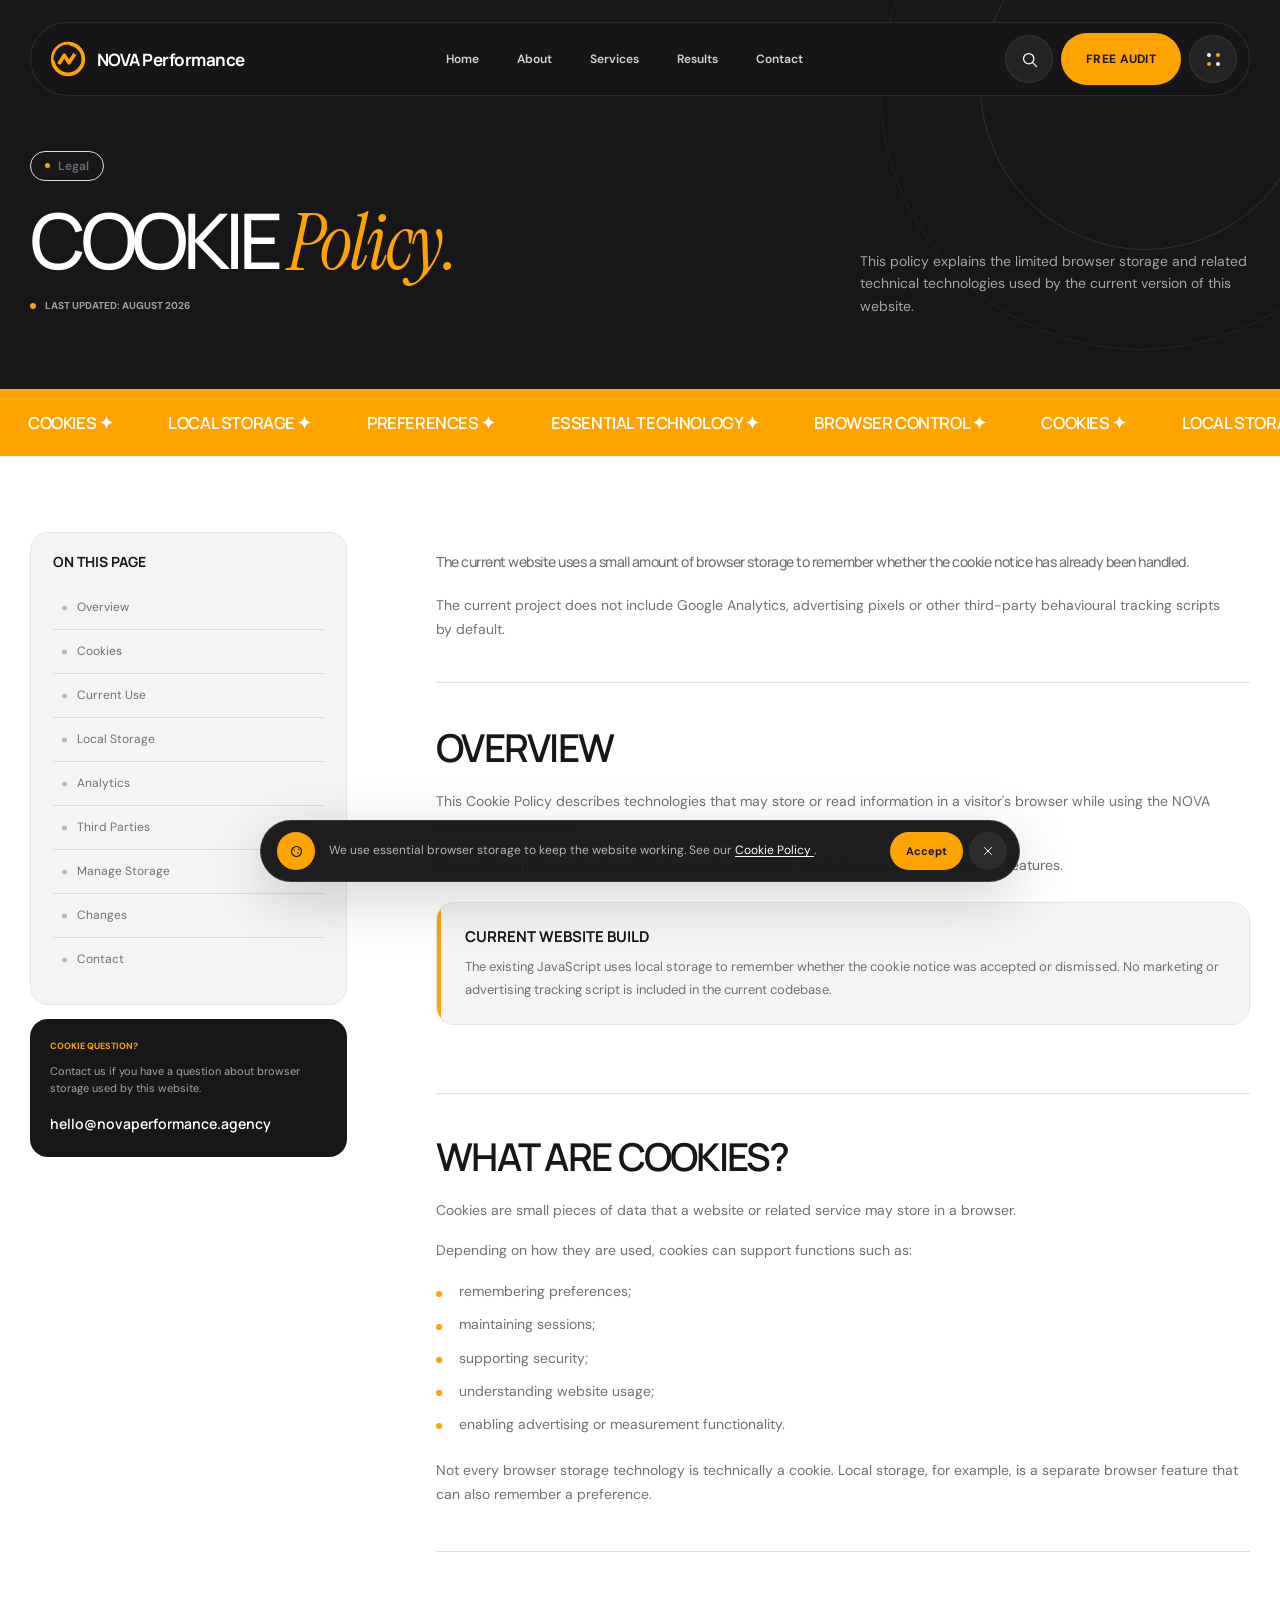
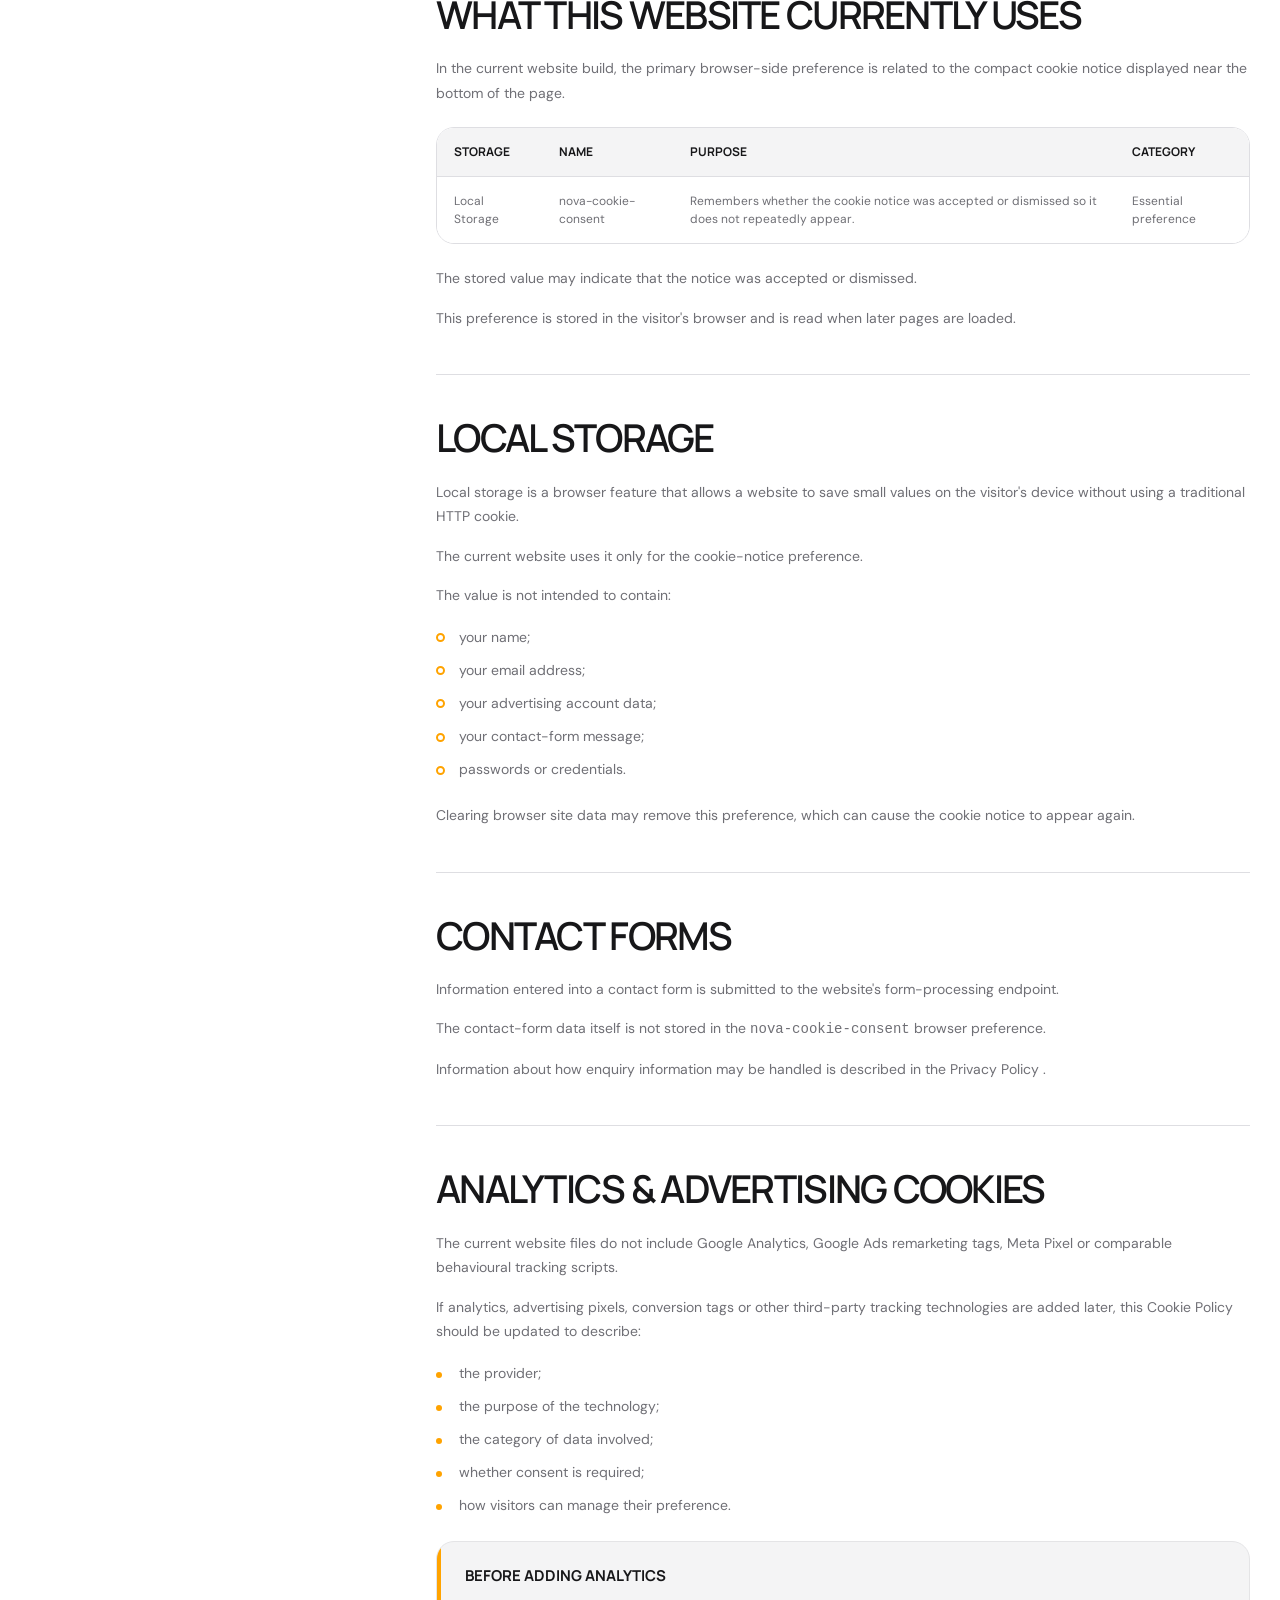
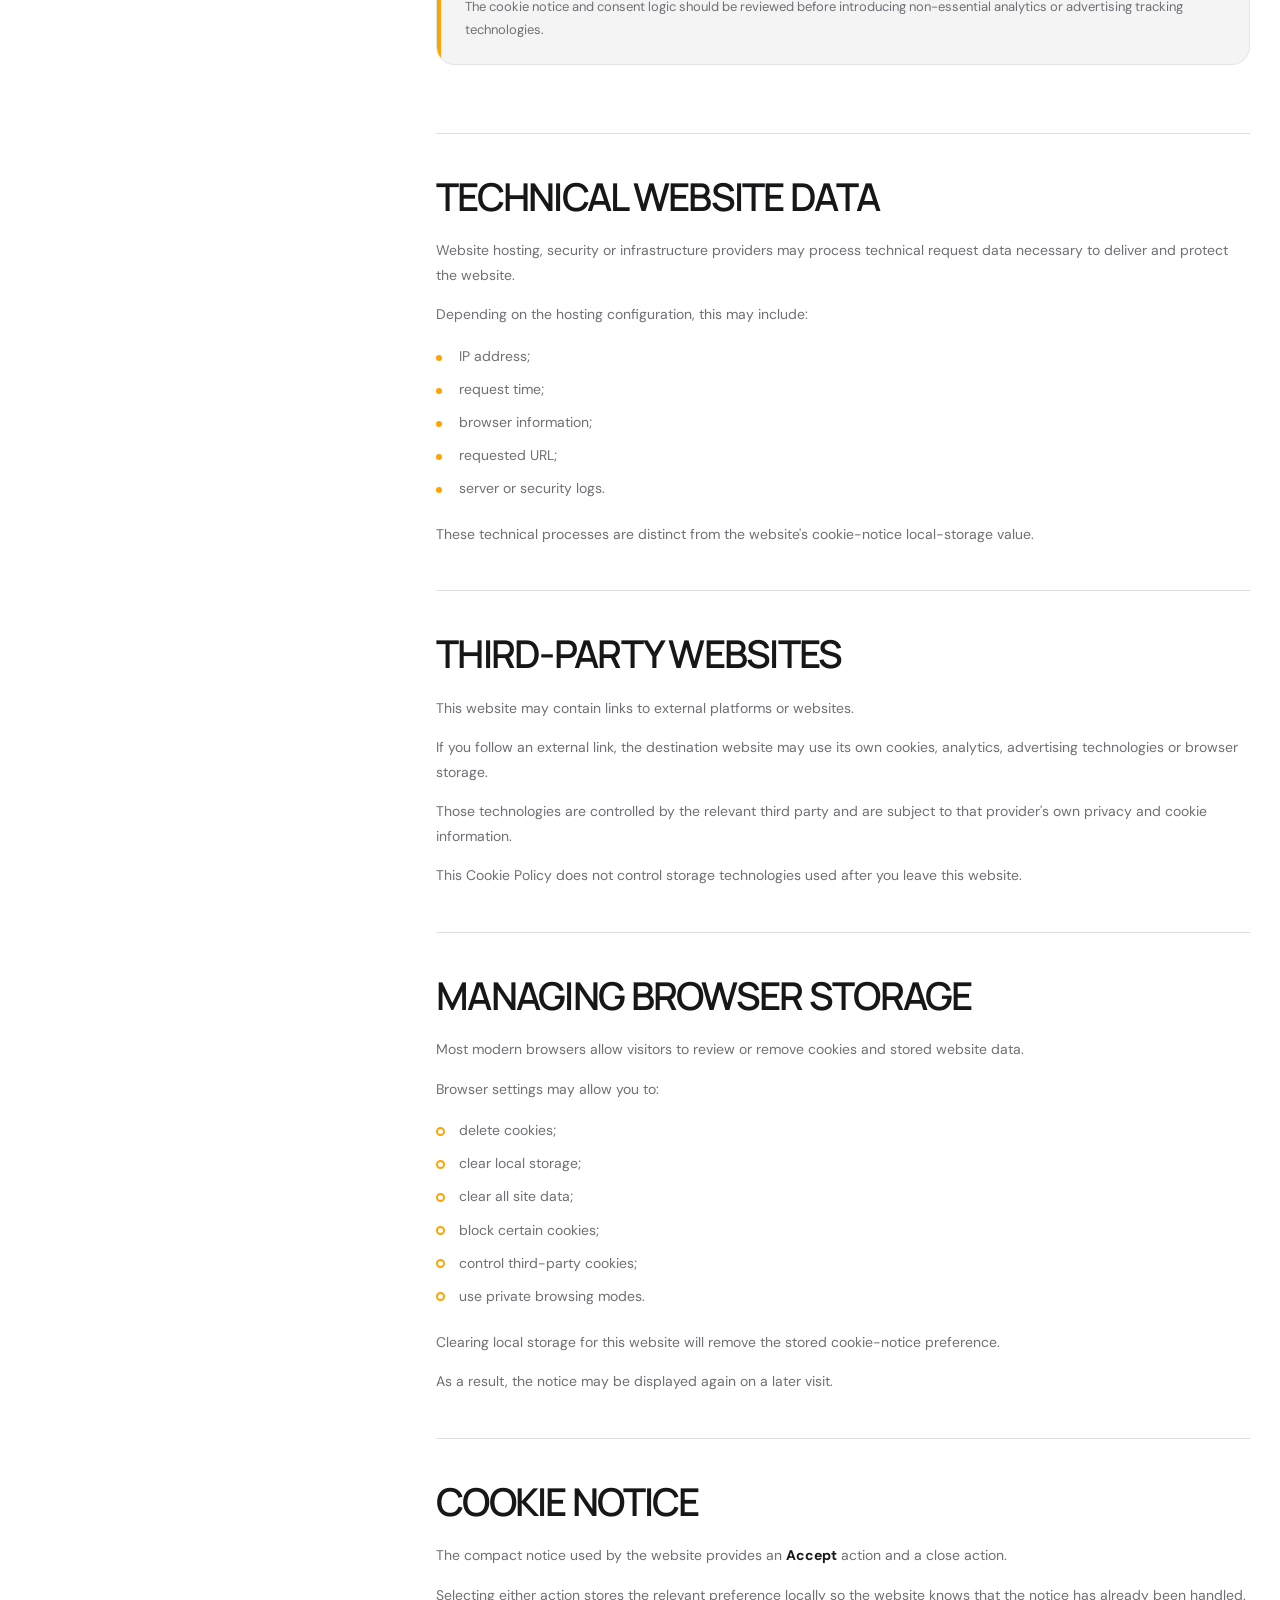
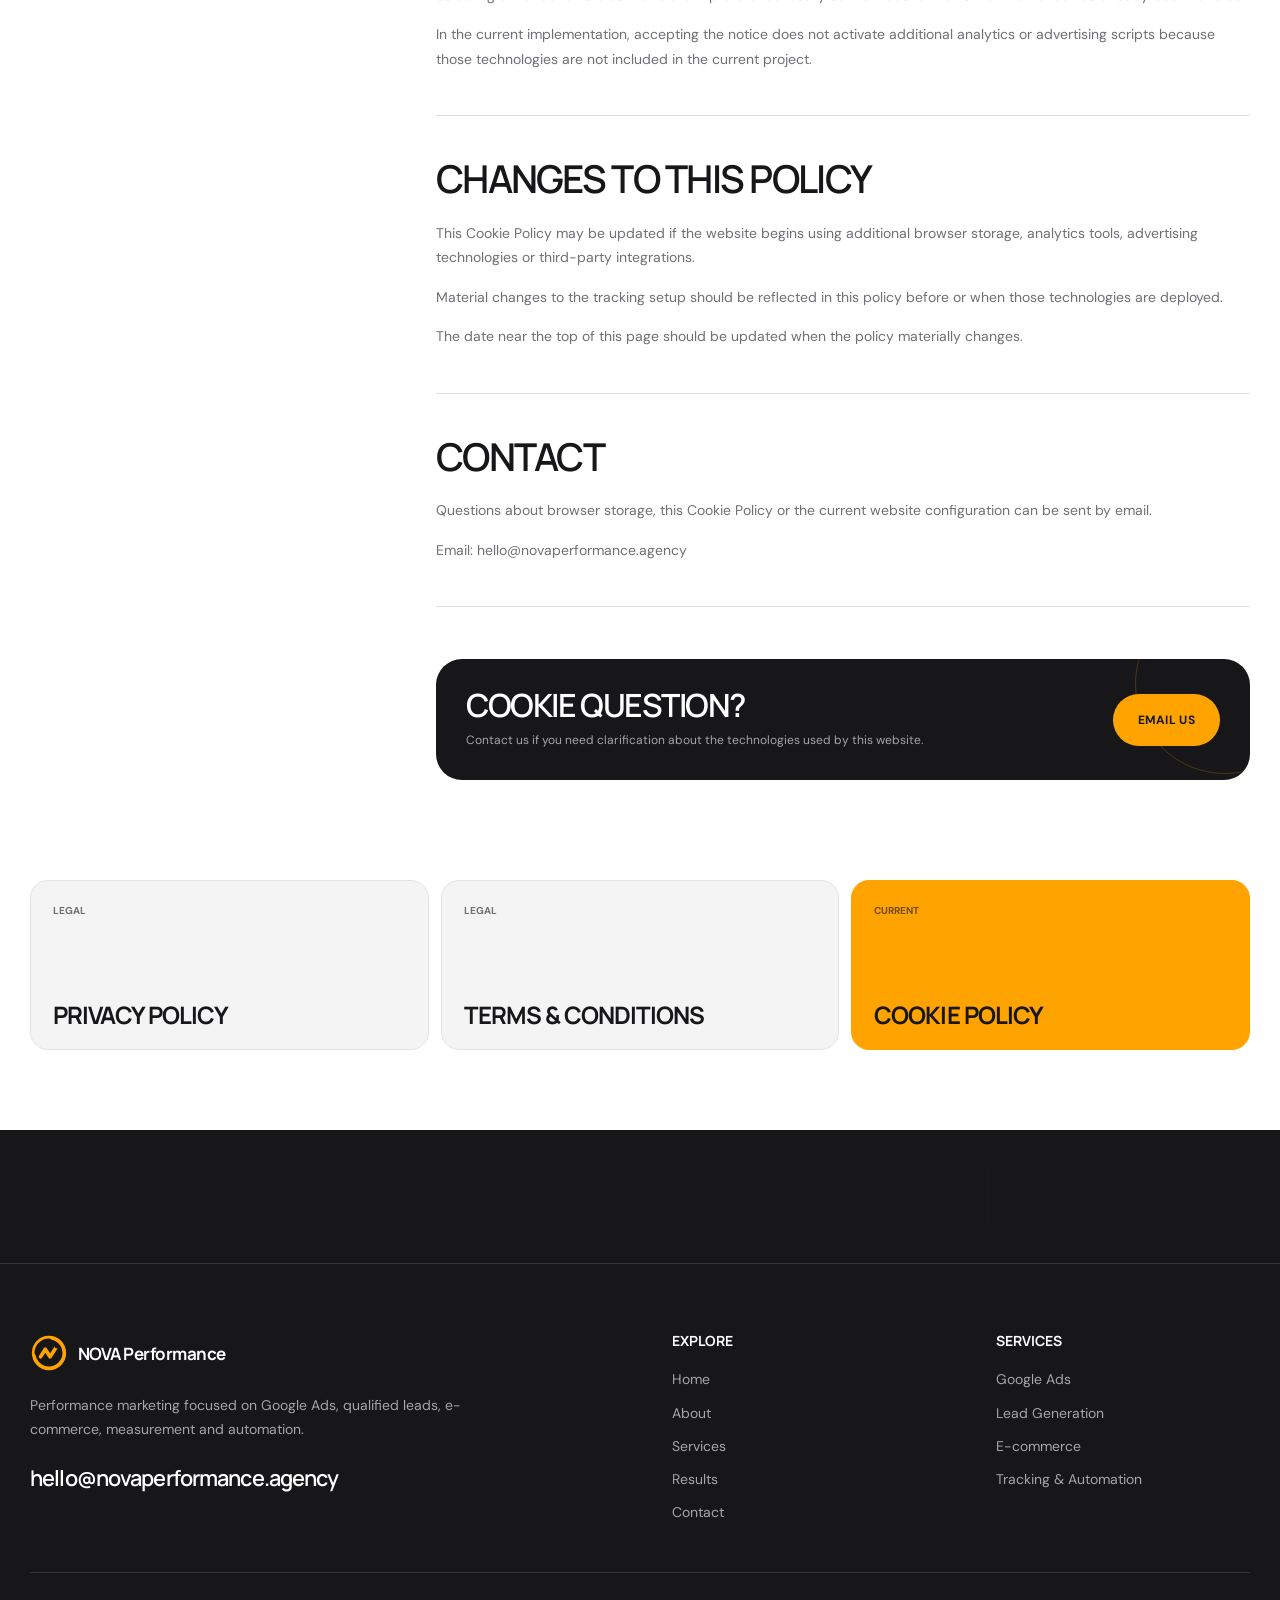
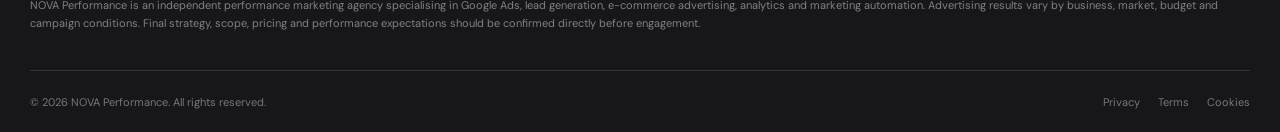
==== cookies.html @ f5f97233 "+" ====
<!DOCTYPE html>
<html lang="en" class="no-js">

<head>
  <meta charset="UTF-8">

  <meta
    name="viewport"
    content="width=device-width, initial-scale=1.0"
  >

  <meta
    name="description"
    content="Cookie Policy explaining essential browser storage and related website technologies used by NOVA Performance."
  >

  <meta
    name="theme-color"
    content="#171719"
  >

  <title>
    Cookie Policy | NOVA Performance
  </title>

  <link
    rel="icon"
    type="image/svg+xml"
    href="assets/icons/favicon.svg"
  >

  <link
    rel="stylesheet"
    href="assets/vendor/aos/aos.css"
  >

  <link
    rel="stylesheet"
    href="assets/css/global.css"
  >

  <link
    rel="stylesheet"
    href="assets/css/legal.css"
  >
</head>


<body
  class="legal-page"
  data-page-title="Cookie Policy"
>

  <a
    class="skip-link"
    href="#main-content"
  >
    Skip to content
  </a>


  <div class="site">


    <!-- =====================================================
         HEADER
    ====================================================== -->

    <header class="site-header">

      <div class="container">

        <div class="header-shell">


          <a
            href="index.html"
            class="site-logo"
            data-company-aria="Go to {companyName} home"
          >

            <img
              src="assets/icons/logo.svg"
              data-config-logo
              alt=""
              width="38"
              height="38"
            >

            <span data-config="companyName">
              NOVA Performance
            </span>

          </a>


          <nav
            class="main-nav"
            aria-label="Main navigation"
          >

            <ul class="main-nav__list">

              <li>
                <a
                  class="main-nav__link"
                  href="index.html"
                >
                  Home
                </a>
              </li>

              <li>
                <a
                  class="main-nav__link"
                  href="index.html#about"
                >
                  About
                </a>
              </li>

              <li>
                <a
                  class="main-nav__link"
                  href="index.html#services"
                >
                  Services
                </a>
              </li>

              <li>
                <a
                  class="main-nav__link"
                  href="index.html#cases"
                >
                  Results
                </a>
              </li>

              <li>
                <a
                  class="main-nav__link"
                  href="index.html#contact"
                >
                  Contact
                </a>
              </li>

            </ul>

          </nav>


          <div class="header-actions">


            <button
              class="header-search"
              type="button"
              data-search-open
              aria-label="Open search"
            >

              <svg
                viewBox="0 0 24 24"
                fill="none"
                aria-hidden="true"
              >
                <circle
                  cx="11"
                  cy="11"
                  r="6.5"
                  stroke="currentColor"
                  stroke-width="1.6"
                />

                <path
                  d="M16 16L21 21"
                  stroke="currentColor"
                  stroke-width="1.6"
                  stroke-linecap="round"
                />
              </svg>

            </button>


            <a
              class="btn btn--accent"
              href="index.html#contact"
            >
              Free Audit
            </a>


            <button
              class="menu-toggle"
              type="button"
              data-menu-open
              aria-expanded="false"
              aria-controls="menu-panel"
              aria-label="Open menu"
            >

              <span
                class="menu-toggle__dots"
                aria-hidden="true"
              >
                <span></span>
                <span></span>
                <span></span>
                <span></span>
              </span>

            </button>

          </div>

        </div>

      </div>

    </header>


    <!-- =====================================================
         FULLSCREEN MENU
    ====================================================== -->

    <div
      class="menu-panel"
      id="menu-panel"
      aria-hidden="true"
    >

      <div class="menu-panel__inner">


        <div class="menu-panel__content">


          <div class="menu-panel__top">

            <a
              href="index.html"
              class="site-logo"
            >

              <img
                src="assets/icons/logo.svg"
                data-config-logo
                alt=""
              >

              <span data-config="companyName">
                NOVA Performance
              </span>

            </a>


            <button
              class="menu-panel__close"
              type="button"
              data-menu-close
              aria-label="Close menu"
            >

              <svg
                viewBox="0 0 24 24"
                fill="none"
                aria-hidden="true"
              >
                <path
                  d="M5 5L19 19M19 5L5 19"
                  stroke="currentColor"
                  stroke-width="1.6"
                  stroke-linecap="round"
                />
              </svg>

            </button>

          </div>


          <nav
            class="menu-panel__nav"
            aria-label="Fullscreen navigation"
          >

            <ul class="menu-panel__list">

              <li class="menu-panel__item">
                <a
                  class="menu-panel__link"
                  href="index.html"
                >
                  Home
                </a>
              </li>

              <li class="menu-panel__item">
                <a
                  class="menu-panel__link"
                  href="google-ads-management.html"
                >
                  Google Ads
                </a>
              </li>

              <li class="menu-panel__item">
                <a
                  class="menu-panel__link"
                  href="lead-generation.html"
                >
                  Lead Generation
                </a>
              </li>

              <li class="menu-panel__item">
                <a
                  class="menu-panel__link"
                  href="ecommerce-advertising.html"
                >
                  E-commerce
                </a>
              </li>

              <li class="menu-panel__item">
                <a
                  class="menu-panel__link"
                  href="tracking-automation.html"
                >
                  Tracking
                </a>
              </li>

              <li class="menu-panel__item">
                <a
                  class="menu-panel__link"
                  href="index.html#contact"
                >
                  Contact
                </a>
              </li>

            </ul>

          </nav>


          <div class="menu-panel__bottom">

            <span>
              Clear website preferences.
              Minimal essential storage.
            </span>

            <a
              class="menu-panel__email"
              href="mailto:hello@novaperformance.agency"
              data-config-email-link
              data-email-text
            >
              hello@novaperformance.agency
            </a>

          </div>

        </div>


        <div class="menu-panel__visual">

          <img
            src="assets/images/home/menu-performance.webp"
            alt="Performance marketing data interface"
          >

          <div class="menu-panel__visual-copy">

            <strong>
              Simple by
              <span class="accent-word">
                design.
              </span>
            </strong>

            <span>
              Essential browser storage without
              unnecessary tracking in the current build.
            </span>

          </div>

        </div>

      </div>

    </div>


    <!-- =====================================================
         SEARCH
    ====================================================== -->

    <div
      class="search"
      aria-hidden="true"
      role="dialog"
      aria-modal="true"
      aria-label="Site search"
    >

      <div class="search__dialog">

        <div class="search__top">

          <h2 class="search__title">
            Search
          </h2>


          <button
            class="search__close"
            type="button"
            data-search-close
            aria-label="Close search"
          >

            <svg
              viewBox="0 0 24 24"
              fill="none"
              aria-hidden="true"
            >
              <path
                d="M5 5L19 19M19 5L5 19"
                stroke="currentColor"
                stroke-width="1.6"
                stroke-linecap="round"
              />
            </svg>

          </button>

        </div>


        <div class="search__field">

          <input
            class="search__input"
            type="search"
            placeholder="Start typing..."
            autocomplete="off"
            aria-label="Search website"
          >

        </div>


        <div
          class="search__results"
          aria-live="polite"
        ></div>

      </div>

    </div>


    <!-- =====================================================
         MAIN
    ====================================================== -->

    <main id="main-content">


      <!-- ===================================================
           HERO
      ==================================================== -->

      <section class="legal-hero">

        <div class="container legal-hero__container">


          <div class="legal-hero__content">

            <span class="mini-label legal-hero__label">
              Legal
            </span>


            <h1 class="legal-hero__title">
              Cookie
              <span class="accent-word">
                Policy.
              </span>
            </h1>


            <span class="legal-hero__updated">
              Last updated: August 2026
            </span>

          </div>


          <p class="legal-hero__summary">
            This policy explains the limited
            browser storage and related technical
            technologies used by the current
            version of this website.
          </p>

        </div>

      </section>


      <!-- ===================================================
           MARQUEE
      ==================================================== -->

      <div class="legal-marquee marquee marquee--accent">

        <div class="marquee__track">


          <div class="marquee__group">

            <span class="marquee__item">
              Cookies ✦
            </span>

            <span class="marquee__item">
              Local Storage ✦
            </span>

            <span class="marquee__item">
              Preferences ✦
            </span>

            <span class="marquee__item">
              Essential Technology ✦
            </span>

            <span class="marquee__item">
              Browser Control ✦
            </span>

          </div>


          <div
            class="marquee__group"
            aria-hidden="true"
          >

            <span class="marquee__item">
              Cookies ✦
            </span>

            <span class="marquee__item">
              Local Storage ✦
            </span>

            <span class="marquee__item">
              Preferences ✦
            </span>

            <span class="marquee__item">
              Essential Technology ✦
            </span>

            <span class="marquee__item">
              Browser Control ✦
            </span>

          </div>

        </div>

      </div>


      <!-- ===================================================
           LEGAL CONTENT
      ==================================================== -->

      <section class="legal-content">

        <div class="container">

          <div class="legal-content__grid">


            <!-- =============================================
                 SIDEBAR
            ============================================== -->

            <aside class="legal-sidebar">

              <div class="legal-sidebar__box">

                <h2 class="legal-sidebar__title">
                  On this page
                </h2>


                <nav
                  class="legal-sidebar__nav"
                  aria-label="Cookie Policy sections"
                >

                  <a
                    class="legal-sidebar__link"
                    href="#overview"
                  >
                    Overview
                  </a>

                  <a
                    class="legal-sidebar__link"
                    href="#what-are-cookies"
                  >
                    Cookies
                  </a>

                  <a
                    class="legal-sidebar__link"
                    href="#current-use"
                  >
                    Current Use
                  </a>

                  <a
                    class="legal-sidebar__link"
                    href="#local-storage"
                  >
                    Local Storage
                  </a>

                  <a
                    class="legal-sidebar__link"
                    href="#analytics"
                  >
                    Analytics
                  </a>

                  <a
                    class="legal-sidebar__link"
                    href="#third-parties"
                  >
                    Third Parties
                  </a>

                  <a
                    class="legal-sidebar__link"
                    href="#manage"
                  >
                    Manage Storage
                  </a>

                  <a
                    class="legal-sidebar__link"
                    href="#changes"
                  >
                    Changes
                  </a>

                  <a
                    class="legal-sidebar__link"
                    href="#contact-cookies"
                  >
                    Contact
                  </a>

                </nav>

              </div>


              <div class="legal-sidebar__contact">

                <span class="legal-sidebar__contact-label">
                  Cookie question?
                </span>

                <p>
                  Contact us if you have a
                  question about browser storage
                  used by this website.
                </p>


                <a
                  class="legal-sidebar__email"
                  href="mailto:hello@novaperformance.agency"
                  data-config-email-link
                  data-email-text
                >
                  hello@novaperformance.agency
                </a>

              </div>

            </aside>


            <!-- =============================================
                 ARTICLE
            ============================================== -->

            <article class="legal-article">


              <div class="legal-article__intro">

                <p class="legal-article__lead">
                  The current website uses a
                  small amount of browser storage
                  to remember whether the cookie
                  notice has already been handled.
                </p>


                <p>
                  The current project does not
                  include Google Analytics,
                  advertising pixels or other
                  third-party behavioural tracking
                  scripts by default.
                </p>

              </div>


              <!-- ===========================================
                   OVERVIEW
              ============================================ -->

              <section
                class="legal-section"
                id="overview"
              >

                <h2>
                  Overview
                </h2>


                <p>
                  This Cookie Policy describes
                  technologies that may store or
                  read information in a visitor's
                  browser while using the
                  <span data-config="companyName">
                    NOVA Performance
                  </span>
                  website.
                </p>


                <p>
                  Depending on the technology,
                  this may include cookies,
                  local storage or similar
                  browser features.
                </p>


                <div class="legal-note">

                  <strong>
                    Current website build
                  </strong>

                  <p>
                    The existing JavaScript uses
                    local storage to remember
                    whether the cookie notice
                    was accepted or dismissed.
                    No marketing or advertising
                    tracking script is included
                    in the current codebase.
                  </p>

                </div>

              </section>


              <!-- ===========================================
                   WHAT ARE COOKIES
              ============================================ -->

              <section
                class="legal-section"
                id="what-are-cookies"
              >

                <h2>
                  What Are Cookies?
                </h2>


                <p>
                  Cookies are small pieces of data
                  that a website or related service
                  may store in a browser.
                </p>


                <p>
                  Depending on how they are used,
                  cookies can support functions such as:
                </p>


                <ul class="legal-list">

                  <li>
                    remembering preferences;
                  </li>

                  <li>
                    maintaining sessions;
                  </li>

                  <li>
                    supporting security;
                  </li>

                  <li>
                    understanding website usage;
                  </li>

                  <li>
                    enabling advertising or
                    measurement functionality.
                  </li>

                </ul>


                <p>
                  Not every browser storage
                  technology is technically a cookie.
                  Local storage, for example,
                  is a separate browser feature
                  that can also remember a preference.
                </p>

              </section>


              <!-- ===========================================
                   CURRENT USE
              ============================================ -->

              <section
                class="legal-section"
                id="current-use"
              >

                <h2>
                  What This Website Currently Uses
                </h2>


                <p>
                  In the current website build,
                  the primary browser-side preference
                  is related to the compact
                  cookie notice displayed near
                  the bottom of the page.
                </p>


                <div class="legal-table-wrap">

                  <table class="legal-table">

                    <thead>

                      <tr>

                        <th>
                          Storage
                        </th>

                        <th>
                          Name
                        </th>

                        <th>
                          Purpose
                        </th>

                        <th>
                          Category
                        </th>

                      </tr>

                    </thead>


                    <tbody>

                      <tr>

                        <td>
                          Local Storage
                        </td>

                        <td>
                          nova-cookie-consent
                        </td>

                        <td>
                          Remembers whether the
                          cookie notice was accepted
                          or dismissed so it does not
                          repeatedly appear.
                        </td>

                        <td>
                          Essential preference
                        </td>

                      </tr>

                    </tbody>

                  </table>

                </div>


                <p>
                  The stored value may indicate
                  that the notice was accepted
                  or dismissed.
                </p>


                <p>
                  This preference is stored in
                  the visitor's browser and is
                  read when later pages are loaded.
                </p>

              </section>


              <!-- ===========================================
                   LOCAL STORAGE
              ============================================ -->

              <section
                class="legal-section"
                id="local-storage"
              >

                <h2>
                  Local Storage
                </h2>


                <p>
                  Local storage is a browser feature
                  that allows a website to save
                  small values on the visitor's
                  device without using a traditional
                  HTTP cookie.
                </p>


                <p>
                  The current website uses it only
                  for the cookie-notice preference.
                </p>


                <p>
                  The value is not intended to
                  contain:
                </p>


                <ul class="legal-list legal-list--check">

                  <li>
                    your name;
                  </li>

                  <li>
                    your email address;
                  </li>

                  <li>
                    your advertising account data;
                  </li>

                  <li>
                    your contact-form message;
                  </li>

                  <li>
                    passwords or credentials.
                  </li>

                </ul>


                <p>
                  Clearing browser site data
                  may remove this preference,
                  which can cause the cookie notice
                  to appear again.
                </p>

              </section>


              <!-- ===========================================
                   FORM DATA
              ============================================ -->

              <section
                class="legal-section"
                id="forms"
              >

                <h2>
                  Contact Forms
                </h2>


                <p>
                  Information entered into a
                  contact form is submitted to
                  the website's form-processing
                  endpoint.
                </p>


                <p>
                  The contact-form data itself
                  is not stored in the
                  <code>nova-cookie-consent</code>
                  browser preference.
                </p>


                <p>
                  Information about how enquiry
                  information may be handled is
                  described in the
                  <a href="privacy.html">
                    Privacy Policy
                  </a>.
                </p>

              </section>


              <!-- ===========================================
                   ANALYTICS
              ============================================ -->

              <section
                class="legal-section"
                id="analytics"
              >

                <h2>
                  Analytics & Advertising Cookies
                </h2>


                <p>
                  The current website files do not
                  include Google Analytics,
                  Google Ads remarketing tags,
                  Meta Pixel or comparable
                  behavioural tracking scripts.
                </p>


                <p>
                  If analytics, advertising pixels,
                  conversion tags or other
                  third-party tracking technologies
                  are added later, this Cookie Policy
                  should be updated to describe:
                </p>


                <ul class="legal-list">

                  <li>
                    the provider;
                  </li>

                  <li>
                    the purpose of the technology;
                  </li>

                  <li>
                    the category of data involved;
                  </li>

                  <li>
                    whether consent is required;
                  </li>

                  <li>
                    how visitors can manage
                    their preference.
                  </li>

                </ul>


                <div class="legal-note">

                  <strong>
                    Before adding analytics
                  </strong>

                  <p>
                    The cookie notice and consent
                    logic should be reviewed before
                    introducing non-essential
                    analytics or advertising
                    tracking technologies.
                  </p>

                </div>

              </section>


              <!-- ===========================================
                   TECHNICAL DATA
              ============================================ -->

              <section
                class="legal-section"
                id="technical"
              >

                <h2>
                  Technical Website Data
                </h2>


                <p>
                  Website hosting, security or
                  infrastructure providers may
                  process technical request data
                  necessary to deliver and
                  protect the website.
                </p>


                <p>
                  Depending on the hosting
                  configuration, this may include:
                </p>


                <ul class="legal-list">

                  <li>
                    IP address;
                  </li>

                  <li>
                    request time;
                  </li>

                  <li>
                    browser information;
                  </li>

                  <li>
                    requested URL;
                  </li>

                  <li>
                    server or security logs.
                  </li>

                </ul>


                <p>
                  These technical processes are
                  distinct from the website's
                  cookie-notice local-storage value.
                </p>

              </section>


              <!-- ===========================================
                   THIRD PARTIES
              ============================================ -->

              <section
                class="legal-section"
                id="third-parties"
              >

                <h2>
                  Third-Party Websites
                </h2>


                <p>
                  This website may contain links
                  to external platforms or websites.
                </p>


                <p>
                  If you follow an external link,
                  the destination website may use
                  its own cookies, analytics,
                  advertising technologies or
                  browser storage.
                </p>


                <p>
                  Those technologies are controlled
                  by the relevant third party and
                  are subject to that provider's
                  own privacy and cookie information.
                </p>


                <p>
                  This Cookie Policy does not
                  control storage technologies
                  used after you leave this website.
                </p>

              </section>


              <!-- ===========================================
                   MANAGE
              ============================================ -->

              <section
                class="legal-section"
                id="manage"
              >

                <h2>
                  Managing Browser Storage
                </h2>


                <p>
                  Most modern browsers allow
                  visitors to review or remove
                  cookies and stored website data.
                </p>


                <p>
                  Browser settings may allow you to:
                </p>


                <ul class="legal-list legal-list--check">

                  <li>
                    delete cookies;
                  </li>

                  <li>
                    clear local storage;
                  </li>

                  <li>
                    clear all site data;
                  </li>

                  <li>
                    block certain cookies;
                  </li>

                  <li>
                    control third-party cookies;
                  </li>

                  <li>
                    use private browsing modes.
                  </li>

                </ul>


                <p>
                  Clearing local storage for this
                  website will remove the stored
                  cookie-notice preference.
                </p>


                <p>
                  As a result, the notice may be
                  displayed again on a later visit.
                </p>

              </section>


              <!-- ===========================================
                   CONSENT
              ============================================ -->

              <section
                class="legal-section"
                id="consent"
              >

                <h2>
                  Cookie Notice
                </h2>


                <p>
                  The compact notice used by the
                  website provides an
                  <strong>Accept</strong>
                  action and a close action.
                </p>


                <p>
                  Selecting either action stores
                  the relevant preference locally
                  so the website knows that
                  the notice has already been handled.
                </p>


                <p>
                  In the current implementation,
                  accepting the notice does not
                  activate additional analytics
                  or advertising scripts because
                  those technologies are not
                  included in the current project.
                </p>

              </section>


              <!-- ===========================================
                   CHANGES
              ============================================ -->

              <section
                class="legal-section"
                id="changes"
              >

                <h2>
                  Changes to This Policy
                </h2>


                <p>
                  This Cookie Policy may be updated
                  if the website begins using
                  additional browser storage,
                  analytics tools, advertising
                  technologies or third-party
                  integrations.
                </p>


                <p>
                  Material changes to the
                  tracking setup should be reflected
                  in this policy before or when
                  those technologies are deployed.
                </p>


                <p>
                  The date near the top of
                  this page should be updated
                  when the policy materially changes.
                </p>

              </section>


              <!-- ===========================================
                   CONTACT
              ============================================ -->

              <section
                class="legal-section"
                id="contact-cookies"
              >

                <h2>
                  Contact
                </h2>


                <p>
                  Questions about browser storage,
                  this Cookie Policy or the
                  current website configuration
                  can be sent by email.
                </p>


                <p>
                  Email:
                  <a
                    href="mailto:hello@novaperformance.agency"
                    data-config-email-link
                    data-email-text
                  >
                    hello@novaperformance.agency
                  </a>
                </p>

              </section>


              <!-- ===========================================
                   CONTACT CARD
              ============================================ -->

              <div class="legal-contact">

                <div class="legal-contact__copy">

                  <h2>
                    Cookie question?
                  </h2>

                  <p>
                    Contact us if you need
                    clarification about the
                    technologies used by
                    this website.
                  </p>

                </div>


                <div class="legal-contact__action">

                  <a
                    class="btn btn--accent"
                    href="mailto:hello@novaperformance.agency"
                    data-config-email-link
                  >
                    Email Us
                  </a>

                </div>

              </div>

            </article>

          </div>

        </div>

      </section>


      <!-- ===================================================
           LEGAL NAVIGATION
      ==================================================== -->

      <section class="legal-next">

        <div class="container">

          <div class="legal-next__grid">


            <a
              class="legal-next__card"
              href="privacy.html"
            >

              <span>
                Legal
              </span>

              <strong>
                Privacy Policy
              </strong>

            </a>


            <a
              class="legal-next__card"
              href="terms.html"
            >

              <span>
                Legal
              </span>

              <strong>
                Terms & Conditions
              </strong>

            </a>


            <a
              class="legal-next__card"
              href="cookies.html"
            >

              <span>
                Current
              </span>

              <strong>
                Cookie Policy
              </strong>

            </a>

          </div>

        </div>

      </section>

    </main>


    <!-- =====================================================
         FOOTER MARQUEE
    ====================================================== -->

    <div class="footer-contact-marquee marquee">

      <div class="marquee__track">


        <div class="marquee__group">

          <span class="marquee__item">
            Cookies ✦
          </span>

          <span class="marquee__item">
            Essential Only ✦
          </span>

          <span class="marquee__item">
            Cookies ✦
          </span>

          <span class="marquee__item">
            Essential Only ✦
          </span>

        </div>


        <div
          class="marquee__group"
          aria-hidden="true"
        >

          <span class="marquee__item">
            Cookies ✦
          </span>

          <span class="marquee__item">
            Essential Only ✦
          </span>

          <span class="marquee__item">
            Cookies ✦
          </span>

          <span class="marquee__item">
            Essential Only ✦
          </span>

        </div>

      </div>

    </div>


    <!-- =====================================================
         FOOTER
    ====================================================== -->

    <footer class="site-footer">

      <div class="container">


        <div class="footer-main">


          <div class="footer-grid">


            <div class="footer-brand">

              <a
                href="index.html"
                class="site-logo"
              >

                <img
                  src="assets/icons/logo.svg"
                  data-config-logo
                  alt=""
                >

                <span data-config="companyName">
                  NOVA Performance
                </span>

              </a>


              <p class="footer-brand__text">
                Performance marketing focused on
                Google Ads, qualified leads,
                e-commerce, measurement
                and automation.
              </p>


              <a
                class="footer-email"
                href="mailto:hello@novaperformance.agency"
                data-config-email-link
                data-email-text
              >
                hello@novaperformance.agency
              </a>

            </div>


            <div>

              <h3 class="footer-title">
                Explore
              </h3>

              <nav class="footer-links">

                <a
                  class="footer-link"
                  href="index.html"
                >
                  Home
                </a>

                <a
                  class="footer-link"
                  href="index.html#about"
                >
                  About
                </a>

                <a
                  class="footer-link"
                  href="index.html#services"
                >
                  Services
                </a>

                <a
                  class="footer-link"
                  href="index.html#cases"
                >
                  Results
                </a>

                <a
                  class="footer-link"
                  href="index.html#contact"
                >
                  Contact
                </a>

              </nav>

            </div>


            <div>

              <h3 class="footer-title">
                Services
              </h3>

              <nav class="footer-links">

                <a
                  class="footer-link"
                  href="google-ads-management.html"
                >
                  Google Ads
                </a>

                <a
                  class="footer-link"
                  href="lead-generation.html"
                >
                  Lead Generation
                </a>

                <a
                  class="footer-link"
                  href="ecommerce-advertising.html"
                >
                  E-commerce
                </a>

                <a
                  class="footer-link"
                  href="tracking-automation.html"
                >
                  Tracking & Automation
                </a>

              </nav>

            </div>

          </div>


          <p
            class="footer-disclaimer"
            data-config-disclaimer
          >
            NOVA Performance is an independent
            performance marketing agency.
          </p>

        </div>


        <div class="footer-bottom">

          <span>
            © <span id="current-year">2026</span>
            <span data-config="companyName">
              NOVA Performance
            </span>.
            All rights reserved.
          </span>


          <nav
            class="footer-legal"
            aria-label="Legal"
          >

            <a href="privacy.html">
              Privacy
            </a>

            <a href="terms.html">
              Terms
            </a>

            <a href="cookies.html">
              Cookies
            </a>

          </nav>

        </div>

      </div>

    </footer>


    <!-- =====================================================
         COOKIE CARD
    ====================================================== -->

    <aside
      class="cookie-card"
      aria-label="Cookie notice"
    >

      <span
        class="cookie-card__icon"
        aria-hidden="true"
      >

        <svg
          viewBox="0 0 24 24"
          fill="none"
        >
          <circle
            cx="12"
            cy="12"
            r="7"
            stroke="currentColor"
            stroke-width="1.6"
          />

          <circle
            cx="9"
            cy="10"
            r="1"
            fill="currentColor"
          />

          <circle
            cx="14"
            cy="14"
            r="1"
            fill="currentColor"
          />

          <circle
            cx="15"
            cy="9"
            r="1"
            fill="currentColor"
          />
        </svg>

      </span>


      <p class="cookie-card__copy">
        We use essential browser storage
        to keep the website working.
        See our
        <a href="cookies.html">
          Cookie Policy
        </a>.
      </p>


      <div class="cookie-card__actions">

        <button
          class="cookie-card__btn"
          type="button"
          data-cookie-accept
        >
          Accept
        </button>


        <button
          class="cookie-card__close"
          type="button"
          data-cookie-close
          aria-label="Close cookie notice"
        >

          <svg
            viewBox="0 0 24 24"
            fill="none"
          >
            <path
              d="M6 6L18 18M18 6L6 18"
              stroke="currentColor"
              stroke-width="1.6"
              stroke-linecap="round"
            />
          </svg>

        </button>

      </div>

    </aside>

  </div>


  <!-- =======================================================
       SCRIPTS
  ======================================================== -->

  <script
    src="assets/vendor/aos/aos.js"
    defer
  ></script>

  <script
    src="config/config.js"
    defer
  ></script>

  <script
    src="assets/js/global.js"
    defer
  ></script>

  <script
    src="assets/js/legal.js"
    defer
  ></script>


  <script>
    document.addEventListener("DOMContentLoaded", () => {
      const year = document.getElementById("current-year");

      if (year) {
        year.textContent = new Date().getFullYear();
      }
    });
  </script>

</body>
</html>
---- assets/css/global.css ----
/* =========================================================
   NOVA PERFORMANCE
   GLOBAL.CSS
========================================================= */


/* =========================================================
   FONTS
========================================================= */

@import url("https://fonts.googleapis.com/css2?family=DM+Sans:opsz,wght@9..40,300;9..40,400;9..40,500;9..40,600;9..40,700&family=Instrument+Serif:ital@0;1&family=Manrope:wght@400;500;600;700;800&display=swap");


/* =========================================================
   ROOT
========================================================= */

:root {
  --color-accent: #ffa300;
  --color-accent-hover: #ffad1f;

  --color-dark: #171719;
  --color-dark-soft: #202023;
  --color-dark-card: #1c1c1f;

  --color-white: #ffffff;
  --color-light: #f4f4f5;
  --color-light-soft: #f8f8f8;

  --color-text: #171719;
  --color-text-soft: #6f6f75;
  --color-text-light: #a5a5aa;

  --color-border: #dedee2;
  --color-border-dark: rgba(255, 255, 255, 0.13);

  --font-primary: "DM Sans", Arial, sans-serif;
  --font-display: "Manrope", Arial, sans-serif;
  --font-accent: "Instrument Serif", Georgia, serif;

  --container: 1480px;
  --container-padding: 30px;

  --header-height: 96px;

  --section-space: clamp(72px, 7vw, 110px);

  --radius-sm: 12px;
  --radius-md: 18px;
  --radius-lg: 26px;
  --radius-pill: 999px;

  --transition-fast: 180ms ease;
  --transition: 320ms cubic-bezier(0.22, 1, 0.36, 1);
  --transition-slow: 650ms cubic-bezier(0.22, 1, 0.36, 1);
}


/* =========================================================
   RESET
========================================================= */

*,
*::before,
*::after {
  box-sizing: border-box;
}

html {
  width: 100%;
  scroll-behavior: smooth;
  overflow-x: clip;
}

body {
  margin: 0;
  min-width: 320px;
  width: 100%;

  font-family: var(--font-primary);
  font-size: 16px;
  line-height: 1.65;

  color: var(--color-text);
  background: var(--color-white);

  overflow-x: clip;

  -webkit-font-smoothing: antialiased;
  text-rendering: optimizeLegibility;
}

body.menu-open,
body.modal-open {
  overflow: hidden;
}

img,
picture,
svg,
video,
canvas {
  display: block;
  max-width: 100%;
}

img {
  height: auto;
}

button,
input,
textarea,
select {
  font: inherit;
}

button {
  border: 0;
}

button,
a {
  -webkit-tap-highlight-color: transparent;
}

a {
  color: inherit;
  text-decoration: none;
}

ul,
ol {
  margin: 0;
  padding: 0;
  list-style: none;
}

p {
  margin: 0;
}

h1,
h2,
h3,
h4,
h5,
h6 {
  margin: 0;
  font-family: var(--font-display);
  font-weight: 600;
  line-height: 1;
  letter-spacing: -0.045em;
}

::selection {
  color: var(--color-dark);
  background: var(--color-accent);
}


/* =========================================================
   ACCESSIBILITY
========================================================= */

:focus-visible {
  outline: 2px solid var(--color-accent);
  outline-offset: 4px;
}

.skip-link {
  position: fixed;
  top: 12px;
  left: 12px;
  z-index: 10000;

  padding: 12px 18px;

  color: var(--color-dark);
  background: var(--color-accent);

  border-radius: var(--radius-pill);

  transform: translateY(-150%);
  transition: transform var(--transition);
}

.skip-link:focus {
  transform: translateY(0);
}


/* =========================================================
   LAYOUT
========================================================= */

.site {
  position: relative;
  width: 100%;
  min-height: 100vh;
}

main {
  position: relative;
  z-index: 1;
}

.container {
  width: min(
    calc(100% - (var(--container-padding) * 2)),
    var(--container)
  );

  margin-inline: auto;
}

.section {
  position: relative;
  padding-block: var(--section-space);
}

.section--dark {
  color: var(--color-white);
  background: var(--color-dark);
}

.section--light {
  background: var(--color-light);
}

.section--white {
  background: var(--color-white);
}

.section--accent {
  color: var(--color-dark);
  background: var(--color-accent);
}


/* =========================================================
   TYPOGRAPHY
========================================================= */

.display-title {
  max-width: 1100px;

  font-size: clamp(54px, 7vw, 118px);
  line-height: 0.9;
  letter-spacing: -0.065em;
  text-transform: uppercase;
}

.section-title {
  max-width: 900px;

  font-size: clamp(38px, 4.4vw, 70px);
  line-height: 0.98;
  letter-spacing: -0.055em;
  text-transform: uppercase;
}

.card-title {
  font-size: clamp(22px, 1.8vw, 32px);
  line-height: 1.05;
}

.body-large {
  font-size: clamp(18px, 1.4vw, 22px);
  line-height: 1.55;
}

.text-muted {
  color: var(--color-text-soft);
}

.text-light {
  color: var(--color-text-light);
}

.text-accent {
  color: var(--color-accent);
}

.accent-word {
  display: inline-block;

  font-family: var(--font-accent);
  font-weight: 400;
  font-style: italic;

  letter-spacing: -0.025em;
  text-transform: none;
}

.accent-display {
  display: inline-block;

  font-family: var(--font-accent);
  font-size: 1.1em;
  font-weight: 400;
  font-style: italic;

  color: var(--color-accent);

  letter-spacing: -0.035em;
  text-transform: none;
}

.section-intro {
  display: grid;
  grid-template-columns: minmax(0, 1fr) minmax(280px, 440px);
  gap: 70px;

  align-items: end;

  margin-bottom: clamp(38px, 4vw, 64px);
}

.section-intro__text {
  color: var(--color-text-soft);
}

.section--dark .section-intro__text {
  color: var(--color-text-light);
}


/* =========================================================
   SMALL LABEL
========================================================= */

.mini-label {
  display: inline-flex;
  align-items: center;
  gap: 8px;

  width: max-content;

  padding: 8px 14px;

  font-size: 12px;
  font-weight: 600;
  line-height: 1;

  color: var(--color-text-soft);

  background: transparent;

  border: 1px solid var(--color-border);
  border-radius: var(--radius-pill);
}

.mini-label::before {
  content: "";

  width: 5px;
  height: 5px;

  flex: 0 0 auto;

  border-radius: 50%;
  background: var(--color-accent);
}

.section--dark .mini-label {
  color: var(--color-white);
  border-color: var(--color-border-dark);
}


/* =========================================================
   BUTTONS
========================================================= */

.btn {
  position: relative;

  display: inline-flex;
  align-items: center;
  justify-content: center;
  gap: 10px;

  min-height: 52px;
  width: max-content;

  padding: 0 24px;

  font-size: 12px;
  font-weight: 700;
  line-height: 1;
  letter-spacing: 0.025em;
  text-transform: uppercase;

  border: 1px solid transparent;
  border-radius: var(--radius-pill);

  cursor: pointer;

  overflow: hidden;

  transition:
    color var(--transition),
    background var(--transition),
    border-color var(--transition),
    transform var(--transition);
}

.btn:hover {
  transform: translateY(-2px);
}

.btn:active {
  transform: translateY(0);
}

.btn--accent {
  color: var(--color-dark);
  background: var(--color-accent);
}

.btn--accent:hover {
  background: var(--color-accent-hover);
}

.btn--dark {
  color: var(--color-white);
  background: var(--color-dark);
}

.btn--dark:hover {
  background: var(--color-dark-soft);
}

.btn--light {
  color: var(--color-dark);
  background: var(--color-white);
}

.btn--ghost {
  color: var(--color-dark);
  background: transparent;
  border-color: var(--color-border);
}

.btn--ghost:hover {
  border-color: var(--color-dark);
}

.section--dark .btn--ghost {
  color: var(--color-white);
  border-color: var(--color-border-dark);
}

.section--dark .btn--ghost:hover {
  border-color: rgba(255, 255, 255, 0.5);
}

.btn__icon {
  display: grid;
  place-items: center;

  width: 18px;
  height: 18px;

  transition: transform var(--transition);
}

.btn:hover .btn__icon {
  transform: translateX(3px);
}

.btn__icon svg {
  width: 100%;
  height: 100%;
}


/* =========================================================
   HEADER
========================================================= */

.site-header {
  position: absolute;
  top: 0;
  left: 0;
  z-index: 1000;

  width: 100%;

  padding-top: 22px;

  color: var(--color-white);
}

.site-header.is-fixed {
  position: fixed;

  padding-top: 10px;

  animation: headerReveal 0.42s ease both;
}

@keyframes headerReveal {
  from {
    transform: translateY(-100%);
  }

  to {
    transform: translateY(0);
  }
}

.header-shell {
  display: grid;
  grid-template-columns: auto 1fr auto;
  gap: 30px;

  align-items: center;

  min-height: 72px;

  padding: 10px 12px 10px 18px;

  background: rgba(23, 23, 25, 0.96);

  border: 1px solid rgba(255, 255, 255, 0.09);
  border-radius: var(--radius-pill);
}

.site-header.is-fixed .header-shell {
  box-shadow: 0 14px 40px rgba(0, 0, 0, 0.15);
}


/* =========================================================
   LOGO
========================================================= */

.site-logo {
  display: inline-flex;
  align-items: center;
  gap: 10px;

  width: max-content;

  white-space: nowrap;
}

.site-logo img {
  width: 38px;
  height: 38px;
  object-fit: contain;
}

.site-logo span {
  font-family: var(--font-display);
  font-size: 17px;
  font-weight: 700;
  line-height: 1;

  letter-spacing: -0.03em;
}


/* =========================================================
   DESKTOP NAV
========================================================= */

.main-nav {
  justify-self: center;
}

.main-nav__list {
  display: flex;
  align-items: center;
  justify-content: center;
  gap: 4px;
}

.main-nav__link {
  position: relative;

  display: inline-flex;
  align-items: center;
  justify-content: center;

  min-height: 44px;

  padding: 0 17px;

  font-size: 12px;
  font-weight: 600;
  line-height: 1;

  color: rgba(255, 255, 255, 0.82);

  border-radius: var(--radius-pill);

  transition:
    color var(--transition),
    background var(--transition);
}

.main-nav__link::before {
  content: "";

  position: absolute;
  left: 17px;
  top: 50%;

  width: 5px;
  height: 5px;

  border-radius: 50%;
  background: var(--color-accent);

  opacity: 0;

  transform: translate(-7px, -50%);

  transition:
    opacity var(--transition),
    transform var(--transition);
}

.main-nav__link:hover,
.main-nav__link.is-active {
  color: var(--color-white);
}

.main-nav__link.is-active {
  padding-left: 25px;
}

.main-nav__link.is-active::before {
  opacity: 1;
  transform: translate(0, -50%);
}


/* =========================================================
   HEADER ACTIONS
========================================================= */

.header-actions {
  display: flex;
  align-items: center;
  justify-content: flex-end;
  gap: 8px;
}

.header-search,
.menu-toggle {
  display: grid;
  place-items: center;

  width: 48px;
  height: 48px;

  flex: 0 0 auto;

  color: var(--color-white);
  background: rgba(255, 255, 255, 0.06);

  border: 1px solid rgba(255, 255, 255, 0.08);
  border-radius: 50%;

  cursor: pointer;

  transition:
    background var(--transition),
    border-color var(--transition),
    transform var(--transition);
}

.header-search:hover,
.menu-toggle:hover {
  background: rgba(255, 255, 255, 0.11);
  border-color: rgba(255, 255, 255, 0.16);
}

.header-search svg,
.menu-toggle svg {
  width: 19px;
  height: 19px;
}

.menu-toggle {
  position: relative;
}

.menu-toggle__dots {
  display: grid;
  grid-template-columns: repeat(2, 4px);
  gap: 5px;
}

.menu-toggle__dots span {
  width: 4px;
  height: 4px;

  border-radius: 50%;
  background: var(--color-white);

  transition: background var(--transition);
}

.menu-toggle__dots span:nth-child(2),
.menu-toggle__dots span:nth-child(3) {
  background: var(--color-accent);
}


/* =========================================================
   FULLSCREEN BURGER MENU
========================================================= */

.menu-panel {
  position: fixed;
  inset: 0;
  z-index: 2000;

  width: 100%;
  height: 100dvh;

  color: var(--color-white);
  background: var(--color-dark);

  visibility: hidden;
  opacity: 0;

  pointer-events: none;

  transition:
    opacity 0.4s ease,
    visibility 0.4s ease;
}

.menu-panel.is-open {
  visibility: visible;
  opacity: 1;
  pointer-events: auto;
}

.menu-panel__inner {
  position: relative;

  display: grid;
  grid-template-columns: minmax(0, 1.2fr) minmax(340px, 0.8fr);
  gap: 50px;

  width: min(calc(100% - 60px), var(--container));
  height: 100%;

  margin-inline: auto;
  padding-block: 28px;
}

.menu-panel__content {
  display: flex;
  flex-direction: column;

  min-width: 0;
  height: 100%;
}

.menu-panel__top {
  display: flex;
  align-items: center;
  justify-content: space-between;

  padding-bottom: 28px;

  border-bottom: 1px solid var(--color-border-dark);
}

.menu-panel__close {
  display: grid;
  place-items: center;

  width: 52px;
  height: 52px;

  color: var(--color-white);
  background: transparent;

  border: 1px solid var(--color-border-dark);
  border-radius: 50%;

  cursor: pointer;

  transition:
    transform var(--transition),
    border-color var(--transition),
    background var(--transition);
}

.menu-panel__close:hover {
  transform: rotate(90deg);
  border-color: rgba(255, 255, 255, 0.4);
  background: rgba(255, 255, 255, 0.05);
}

.menu-panel__close svg {
  width: 20px;
  height: 20px;
}

.menu-panel__nav {
  display: flex;
  flex: 1;
  align-items: center;
}

.menu-panel__list {
  width: 100%;
}

.menu-panel__item {
  overflow: hidden;
}

.menu-panel__link {
  position: relative;

  display: flex;
  align-items: center;

  width: 100%;

  padding: 10px 0;

  font-family: var(--font-display);
  font-size: clamp(42px, 5vw, 82px);
  font-weight: 500;
  line-height: 0.98;

  color: rgba(255, 255, 255, 0.93);

  letter-spacing: -0.055em;
  text-transform: uppercase;

  transition:
    color var(--transition),
    padding-left var(--transition);
}

.menu-panel__link::before {
  content: "";

  width: 0;
  height: 9px;

  margin-right: 0;

  flex: 0 0 auto;

  border-radius: 50%;
  background: var(--color-accent);

  transition:
    width var(--transition),
    margin-right var(--transition);
}

.menu-panel__link:hover {
  color: var(--color-accent);
  padding-left: 8px;
}

.menu-panel__link:hover::before {
  width: 9px;
  margin-right: 14px;
}

.menu-panel__bottom {
  display: flex;
  align-items: center;
  justify-content: space-between;
  gap: 24px;

  padding-top: 24px;

  font-size: 13px;
  color: var(--color-text-light);

  border-top: 1px solid var(--color-border-dark);
}

.menu-panel__email {
  color: var(--color-white);
  transition: color var(--transition);
}

.menu-panel__email:hover {
  color: var(--color-accent);
}


/* =========================================================
   BURGER MENU IMAGE
========================================================= */

.menu-panel__visual {
  position: relative;

  min-height: 0;

  border-radius: var(--radius-lg);
  overflow: hidden;

  transform: translateX(60px);
  opacity: 0;

  transition:
    transform var(--transition-slow),
    opacity var(--transition-slow);
}

.menu-panel.is-open .menu-panel__visual {
  transform: translateX(0);
  opacity: 1;
}

.menu-panel__visual img {
  width: 100%;
  height: 100%;

  object-fit: cover;
}

.menu-panel__visual::after {
  content: "";

  position: absolute;
  inset: auto 0 0;

  height: 35%;

  background: rgba(23, 23, 25, 0.54);

  pointer-events: none;
}

.menu-panel__visual-copy {
  position: absolute;
  z-index: 2;
  left: 34px;
  right: 34px;
  bottom: 34px;
}

.menu-panel__visual-copy strong {
  display: block;

  margin-bottom: 8px;

  font-family: var(--font-display);
  font-size: clamp(30px, 3vw, 50px);
  line-height: 1;
  letter-spacing: -0.05em;
}

.menu-panel__visual-copy span {
  display: block;

  max-width: 340px;

  font-size: 14px;
  color: rgba(255, 255, 255, 0.72);
}


/* =========================================================
   COMMON CARDS
========================================================= */

.card {
  position: relative;

  background: var(--color-white);

  border: 1px solid var(--color-border);
  border-radius: var(--radius-md);

  overflow: hidden;

  transition:
    transform var(--transition),
    border-color var(--transition);
}

.card:hover {
  transform: translateY(-5px);
  border-color: rgba(23, 23, 25, 0.3);
}

.section--dark .card {
  color: var(--color-white);
  background: var(--color-dark-card);
  border-color: var(--color-border-dark);
}

.section--dark .card:hover {
  border-color: rgba(255, 163, 0, 0.65);
}


/* =========================================================
   IMAGE BEHAVIOUR
========================================================= */

.media-frame {
  position: relative;

  border-radius: var(--radius-md);
  overflow: hidden;
}

.media-frame img {
  width: 100%;
  height: 100%;

  object-fit: cover;

  transition: transform 0.8s cubic-bezier(0.22, 1, 0.36, 1);
}

.media-frame:hover img {
  transform: scale(1.035);
}


/* =========================================================
   PARALLAX
========================================================= */

.parallax-media {
  position: relative;
  overflow: hidden;
}

.parallax-media__image {
  position: absolute;

  top: -8%;
  left: 0;

  width: 100%;
  height: 116%;

  object-fit: cover;

  will-change: transform;
}


/* =========================================================
   MARQUEE
========================================================= */

.marquee {
  position: relative;

  width: 100%;

  overflow: hidden;
}

.marquee--accent {
  color: var(--color-white);
  background: var(--color-accent);
}

.marquee--dark {
  color: var(--color-white);
  background: var(--color-dark);
}

.marquee__track {
  display: flex;
  align-items: center;

  width: max-content;

  will-change: transform;

  animation: marqueeMove 26s linear infinite;
}

.marquee:hover .marquee__track {
  animation-play-state: paused;
}

.marquee__group {
  display: flex;
  align-items: center;

  flex-shrink: 0;
}

.marquee__item {
  display: inline-flex;
  align-items: center;
  gap: 30px;

  padding: 22px 28px;

  font-family: var(--font-display);
  font-size: clamp(18px, 1.55vw, 27px);
  font-weight: 600;
  line-height: 1;

  letter-spacing: -0.025em;
  text-transform: uppercase;
  white-space: nowrap;
}

.marquee__star {
  color: inherit;
  font-size: 1.15em;
  line-height: 1;
}

@keyframes marqueeMove {
  from {
    transform: translate3d(0, 0, 0);
  }

  to {
    transform: translate3d(-50%, 0, 0);
  }
}


/* =========================================================
   SWIPER GLOBAL
========================================================= */

.swiper {
  width: 100%;
}

.swiper-slide {
  height: auto;
}

.swiper-controls {
  display: flex;
  align-items: center;
  gap: 10px;
}

.swiper-btn {
  display: grid;
  place-items: center;

  width: 48px;
  height: 48px;

  flex: 0 0 auto;

  color: var(--color-dark);
  background: var(--color-white);

  border: 1px solid var(--color-border);
  border-radius: 50%;

  cursor: pointer;

  transition:
    color var(--transition),
    background var(--transition),
    border-color var(--transition),
    transform var(--transition);
}

.swiper-btn:hover {
  color: var(--color-dark);
  background: var(--color-accent);
  border-color: var(--color-accent);

  transform: translateY(-2px);
}

.swiper-btn svg {
  width: 18px;
  height: 18px;
}

.section--dark .swiper-btn {
  color: var(--color-white);
  background: rgba(255, 255, 255, 0.05);
  border-color: var(--color-border-dark);
}

.section--dark .swiper-btn:hover {
  color: var(--color-dark);
  background: var(--color-accent);
  border-color: var(--color-accent);
}

.swiper-button-disabled {
  opacity: 0.4;
  pointer-events: none;
}


/* =========================================================
   ACCORDION GLOBAL
========================================================= */

.accordion {
  border-top: 1px solid var(--color-border);
}

.accordion__item {
  border-bottom: 1px solid var(--color-border);
}

.accordion__button {
  display: grid;
  grid-template-columns: 1fr auto;
  gap: 24px;

  align-items: center;

  width: 100%;

  padding: 24px 0;

  color: var(--color-text);
  background: transparent;

  text-align: left;

  cursor: pointer;
}

.accordion__title {
  font-family: var(--font-display);
  font-size: clamp(20px, 1.6vw, 28px);
  font-weight: 600;
  line-height: 1.15;

  letter-spacing: -0.035em;
}

.accordion__icon {
  position: relative;

  width: 34px;
  height: 34px;

  flex: 0 0 auto;

  border: 1px solid var(--color-border);
  border-radius: 50%;

  transition:
    border-color var(--transition),
    background var(--transition),
    transform var(--transition);
}

.accordion__icon::before,
.accordion__icon::after {
  content: "";

  position: absolute;
  top: 50%;
  left: 50%;

  width: 12px;
  height: 1.5px;

  background: currentColor;

  transform: translate(-50%, -50%);

  transition: transform var(--transition);
}

.accordion__icon::after {
  transform: translate(-50%, -50%) rotate(90deg);
}

.accordion__item.is-open .accordion__icon {
  color: var(--color-dark);
  background: var(--color-accent);
  border-color: var(--color-accent);
}

.accordion__item.is-open .accordion__icon::after {
  transform: translate(-50%, -50%) rotate(0deg);
}

.accordion__content {
  display: grid;
  grid-template-rows: 0fr;

  transition: grid-template-rows 0.48s cubic-bezier(0.22, 1, 0.36, 1);
}

.accordion__item.is-open .accordion__content {
  grid-template-rows: 1fr;
}

.accordion__content-inner {
  min-height: 0;
  overflow: hidden;
}

.accordion__content p {
  max-width: 780px;

  padding: 0 56px 24px 0;

  color: var(--color-text-soft);
}

.section--dark .accordion,
.section--dark .accordion__item {
  border-color: var(--color-border-dark);
}

.section--dark .accordion__button {
  color: var(--color-white);
}

.section--dark .accordion__icon {
  border-color: var(--color-border-dark);
}

.section--dark .accordion__content p {
  color: var(--color-text-light);
}


/* =========================================================
   FORMS
========================================================= */

.form-grid {
  display: grid;
  grid-template-columns: repeat(2, minmax(0, 1fr));
  gap: 16px;
}

.form-field {
  display: flex;
  flex-direction: column;
  gap: 8px;
}

.form-field--full {
  grid-column: 1 / -1;
}

.form-label {
  font-size: 12px;
  font-weight: 700;
  line-height: 1;

  text-transform: uppercase;
}

.form-control {
  width: 100%;
  min-height: 56px;

  padding: 14px 16px;

  color: var(--color-text);
  background: var(--color-white);

  border: 1px solid var(--color-border);
  border-radius: var(--radius-sm);

  outline: 0;

  transition:
    border-color var(--transition),
    box-shadow var(--transition);
}

textarea.form-control {
  min-height: 130px;
  resize: vertical;
}

.form-control::placeholder {
  color: #99999e;
}

.form-control:focus {
  border-color: var(--color-accent);

  box-shadow: 0 0 0 3px rgba(255, 163, 0, 0.11);
}

.form-message {
  display: none;

  grid-column: 1 / -1;

  padding: 13px 16px;

  font-size: 14px;

  border-radius: var(--radius-sm);
}

.form-message.is-visible {
  display: block;
}

.form-message.is-success {
  color: #14532d;
  background: #ecfdf3;
}

.form-message.is-error {
  color: #7f1d1d;
  background: #fef2f2;
}


/* =========================================================
   COOKIE CONSENT
========================================================= */

.cookie-card {
  position: fixed;
  z-index: 1800;

  left: 50%;
  bottom: 18px;

  display: grid;
  grid-template-columns: auto minmax(0, 1fr) auto;
  gap: 14px;

  align-items: center;

  width: min(calc(100% - 32px), 760px);

  padding: 11px 12px 11px 16px;

  color: var(--color-white);
  background: rgba(23, 23, 25, 0.97);

  border: 1px solid rgba(255, 255, 255, 0.12);
  border-radius: var(--radius-pill);

  box-shadow: 0 16px 60px rgba(0, 0, 0, 0.18);

  transform: translate(-50%, 140%);
  opacity: 0;

  pointer-events: none;

  transition:
    transform var(--transition-slow),
    opacity var(--transition);
}

.cookie-card.is-visible {
  transform: translate(-50%, 0);
  opacity: 1;
  pointer-events: auto;
}

.cookie-card__icon {
  display: grid;
  place-items: center;

  width: 38px;
  height: 38px;

  color: var(--color-dark);
  background: var(--color-accent);

  border-radius: 50%;
}

.cookie-card__icon svg {
  width: 17px;
  height: 17px;
}

.cookie-card__copy {
  min-width: 0;

  font-size: 12px;
  line-height: 1.45;

  color: rgba(255, 255, 255, 0.68);
}

.cookie-card__copy a {
  color: var(--color-white);
  text-decoration: underline;
  text-underline-offset: 2px;
}

.cookie-card__actions {
  display: flex;
  align-items: center;
  gap: 6px;
}

.cookie-card__btn {
  min-height: 38px;

  padding: 0 16px;

  font-size: 11px;
  font-weight: 700;

  color: var(--color-dark);
  background: var(--color-accent);

  border-radius: var(--radius-pill);

  cursor: pointer;
}

.cookie-card__close {
  display: grid;
  place-items: center;

  width: 38px;
  height: 38px;

  color: var(--color-white);
  background: rgba(255, 255, 255, 0.07);

  border-radius: 50%;

  cursor: pointer;
}

.cookie-card__close svg {
  width: 14px;
  height: 14px;
}


/* =========================================================
   FOOTER CONTACT MARQUEE
========================================================= */

.footer-contact-marquee {
  padding-block: 25px;

  background: var(--color-dark);
  border-bottom: 1px solid var(--color-border-dark);
}

.footer-contact-marquee .marquee__item {
  padding-block: 0;

  font-size: clamp(54px, 6.5vw, 104px);
  font-weight: 600;

  letter-spacing: -0.065em;
}


/* =========================================================
   FOOTER
========================================================= */

.site-footer {
  position: relative;

  color: var(--color-white);
  background: var(--color-dark);
}

.footer-main {
  padding: 70px 0 38px;
}

.footer-grid {
  display: grid;
  grid-template-columns: minmax(260px, 1.35fr) repeat(2, minmax(150px, 0.6fr));
  gap: 70px;
}

.footer-brand {
  max-width: 520px;
}

.footer-brand .site-logo {
  margin-bottom: 22px;
}

.footer-brand__text {
  max-width: 450px;

  color: var(--color-text-light);

  font-size: 14px;
}

.footer-title {
  margin-bottom: 20px;

  font-family: var(--font-display);
  font-size: 14px;
  font-weight: 700;

  letter-spacing: 0;
  text-transform: uppercase;
}

.footer-links {
  display: grid;
  gap: 10px;
}

.footer-link {
  width: max-content;

  font-size: 14px;
  color: var(--color-text-light);

  transition:
    color var(--transition),
    transform var(--transition);
}

.footer-link:hover {
  color: var(--color-accent);
  transform: translateX(3px);
}

.footer-email {
  display: inline-block;

  margin-top: 20px;

  font-family: var(--font-display);
  font-size: clamp(20px, 1.7vw, 28px);
  font-weight: 600;

  letter-spacing: -0.04em;

  transition: color var(--transition);
}

.footer-email:hover {
  color: var(--color-accent);
}

.footer-disclaimer {
  margin-top: 48px;
  padding-top: 24px;

  color: #808086;

  font-size: 11px;
  line-height: 1.6;

  border-top: 1px solid var(--color-border-dark);
}

.footer-bottom {
  display: flex;
  align-items: center;
  justify-content: space-between;
  gap: 24px;

  padding: 22px 0;

  color: #77777c;

  font-size: 11px;

  border-top: 1px solid var(--color-border-dark);
}

.footer-legal {
  display: flex;
  align-items: center;
  gap: 18px;
}

.footer-legal a {
  transition: color var(--transition);
}

.footer-legal a:hover {
  color: var(--color-white);
}


/* =========================================================
   REVEAL HELPERS
========================================================= */

.reveal-mask {
  overflow: hidden;
}

.reveal-line {
  display: block;

  transform: translateY(115%);
  opacity: 0;

  transition:
    transform 0.8s cubic-bezier(0.22, 1, 0.36, 1),
    opacity 0.5s ease;
}

.reveal-line.is-visible {
  transform: translateY(0);
  opacity: 1;
}

[data-fade] {
  opacity: 0;
  transform: translateY(24px);

  transition:
    opacity 0.7s ease,
    transform 0.8s cubic-bezier(0.22, 1, 0.36, 1);
}

[data-fade].is-visible {
  opacity: 1;
  transform: translateY(0);
}


/* =========================================================
   AOS OVERRIDES
   Keep motion calm and prevent flicker.
========================================================= */

[data-aos] {
  backface-visibility: hidden;
  transform-style: preserve-3d;
}

html:not(.no-js) [data-aos="fade-up"] {
  transform: translate3d(0, 24px, 0);
}

html:not(.no-js) [data-aos="fade-left"] {
  transform: translate3d(26px, 0, 0);
}

html:not(.no-js) [data-aos="fade-right"] {
  transform: translate3d(-26px, 0, 0);
}

.aos-animate {
  pointer-events: auto;
}


/* =========================================================
   SEARCH MODAL
========================================================= */

.search {
  position: fixed;
  inset: 0;
  z-index: 1900;

  display: grid;
  place-items: center;

  padding: 30px;

  background: rgba(10, 10, 11, 0.93);

  visibility: hidden;
  opacity: 0;

  pointer-events: none;

  transition:
    opacity var(--transition),
    visibility var(--transition);
}

.search.is-open {
  visibility: visible;
  opacity: 1;

  pointer-events: auto;
}

.search__dialog {
  width: min(100%, 900px);
}

.search__top {
  display: flex;
  align-items: center;
  justify-content: space-between;

  margin-bottom: 28px;
}

.search__title {
  color: var(--color-white);

  font-size: clamp(30px, 4vw, 56px);
  text-transform: uppercase;
}

.search__close {
  display: grid;
  place-items: center;

  width: 48px;
  height: 48px;

  color: var(--color-white);
  background: transparent;

  border: 1px solid var(--color-border-dark);
  border-radius: 50%;

  cursor: pointer;
}

.search__field {
  position: relative;
}

.search__input {
  width: 100%;

  padding: 0 60px 18px 0;

  font-family: var(--font-display);
  font-size: clamp(30px, 5vw, 68px);
  font-weight: 500;

  color: var(--color-white);
  background: transparent;

  border: 0;
  border-bottom: 1px solid rgba(255, 255, 255, 0.35);

  outline: 0;
}

.search__input::placeholder {
  color: rgba(255, 255, 255, 0.28);
}

.search__results {
  display: grid;
  gap: 8px;

  max-height: 300px;

  margin-top: 24px;

  overflow-y: auto;
}

.search-result {
  display: flex;
  align-items: center;
  justify-content: space-between;
  gap: 18px;

  padding: 14px 0;

  color: rgba(255, 255, 255, 0.72);

  border-bottom: 1px solid var(--color-border-dark);

  transition: color var(--transition);
}

.search-result:hover {
  color: var(--color-accent);
}


/* =========================================================
   UTILITY
========================================================= */

.hidden {
  display: none !important;
}

.sr-only {
  position: absolute;

  width: 1px;
  height: 1px;

  padding: 0;
  margin: -1px;

  overflow: hidden;

  clip: rect(0, 0, 0, 0);

  white-space: nowrap;

  border: 0;
}

.no-scroll {
  overflow: hidden;
}


/* =========================================================
   DESKTOP LARGE
========================================================= */

@media (min-width: 1500px) {
  :root {
    --container-padding: 24px;
  }
}


/* =========================================================
   LAPTOP
========================================================= */

@media (max-width: 1199px) {
  :root {
    --container-padding: 24px;
    --header-height: 86px;
  }

  .main-nav__link {
    padding-inline: 11px;
    font-size: 11px;
  }

  .header-shell {
    gap: 15px;
  }

  .menu-panel__inner {
    grid-template-columns: minmax(0, 1fr) 380px;
  }

  .footer-grid {
    gap: 45px;
  }
}


/* =========================================================
   TABLET
========================================================= */

@media (max-width: 991px) {
  :root {
    --container-padding: 20px;
    --section-space: 78px;
  }

  .main-nav {
    display: none;
  }

  .header-shell {
    grid-template-columns: auto 1fr auto;
  }

  .header-actions {
    grid-column: 3;
  }

  .section-intro {
    grid-template-columns: 1fr;
    gap: 20px;

    align-items: start;
  }

  .section-intro__text {
    max-width: 600px;
  }

  .menu-panel__inner {
    grid-template-columns: 1fr;

    width: min(calc(100% - 40px), var(--container));
  }

  .menu-panel__visual {
    display: none;
  }

  .menu-panel__link {
    font-size: clamp(42px, 8vw, 72px);
  }

  .footer-grid {
    grid-template-columns: 1fr 1fr;
  }

  .footer-brand {
    grid-column: 1 / -1;
  }

  .form-grid {
    grid-template-columns: 1fr;
  }

  .form-field--full {
    grid-column: auto;
  }
}


/* =========================================================
   MOBILE
========================================================= */

@media (max-width: 767px) {
  :root {
    --container-padding: 16px;
    --section-space: 64px;
  }

  body {
    font-size: 15px;
  }

  .site-header {
    padding-top: 12px;
  }

  .header-shell {
    min-height: 62px;

    padding: 7px 8px 7px 12px;

    border-radius: 22px;
  }

  .site-logo {
    gap: 8px;
  }

  .site-logo img {
    width: 32px;
    height: 32px;
  }

  .site-logo span {
    max-width: 135px;

    font-size: 14px;

    overflow: hidden;
    text-overflow: ellipsis;
  }

  .header-search {
    display: none;
  }

  .menu-toggle {
    width: 44px;
    height: 44px;
  }

  .display-title {
    font-size: clamp(46px, 14vw, 72px);
    line-height: 0.91;
  }

  .section-title {
    font-size: clamp(34px, 10vw, 50px);
  }

  .section-intro {
    margin-bottom: 34px;
  }

  .btn {
    min-height: 48px;
    padding-inline: 20px;
  }

  .menu-panel__inner {
    width: calc(100% - 32px);

    padding-block: 16px;
  }

  .menu-panel__top {
    padding-bottom: 18px;
  }

  .menu-panel__close {
    width: 46px;
    height: 46px;
  }

  .menu-panel__nav {
    padding-block: 24px;
  }

  .menu-panel__link {
    padding-block: 7px;

    font-size: clamp(38px, 12vw, 58px);
  }

  .menu-panel__bottom {
    flex-direction: column;
    align-items: flex-start;
    gap: 8px;

    padding-top: 18px;
  }

  .marquee__item {
    gap: 18px;

    padding: 18px 20px;

    font-size: 18px;
  }

  .footer-contact-marquee {
    padding-block: 18px;
  }

  .footer-contact-marquee .marquee__item {
    font-size: clamp(44px, 15vw, 68px);
  }

  .footer-main {
    padding: 52px 0 30px;
  }

  .footer-grid {
    grid-template-columns: 1fr;
    gap: 34px;
  }

  .footer-brand {
    grid-column: auto;
  }

  .footer-disclaimer {
    margin-top: 34px;
  }

  .footer-bottom {
    flex-direction: column;
    align-items: flex-start;
    gap: 12px;
  }

  .footer-legal {
    flex-wrap: wrap;
  }

  .cookie-card {
    grid-template-columns: auto minmax(0, 1fr) auto;

    bottom: 10px;

    width: calc(100% - 20px);

    padding: 9px 9px 9px 12px;

    border-radius: 18px;
  }

  .cookie-card__icon {
    width: 34px;
    height: 34px;
  }

  .cookie-card__copy {
    font-size: 10px;
    line-height: 1.35;
  }

  .cookie-card__btn {
    min-height: 34px;
    padding-inline: 12px;

    font-size: 9px;
  }

  .cookie-card__close {
    display: none;
  }

  .swiper-btn {
    width: 44px;
    height: 44px;
  }

  .accordion__button {
    padding: 20px 0;
  }

  .accordion__content p {
    padding-right: 0;
  }

  .search {
    padding: 20px;
  }

  .search__input {
    font-size: 34px;
  }
}


/* =========================================================
   SMALL MOBILE
========================================================= */

@media (max-width: 420px) {
  .site-logo span {
    max-width: 110px;
  }

  .cookie-card__icon {
    display: none;
  }

  .cookie-card {
    grid-template-columns: 1fr auto;
  }

  .menu-panel__link {
    font-size: 38px;
  }
}


/* =========================================================
   REDUCED MOTION
========================================================= */

@media (prefers-reduced-motion: reduce) {
  html {
    scroll-behavior: auto;
  }

  *,
  *::before,
  *::after {
    animation-duration: 0.01ms !important;
    animation-iteration-count: 1 !important;

    scroll-behavior: auto !important;

    transition-duration: 0.01ms !important;
  }

  .marquee__track {
    animation: none !important;
  }

  .parallax-media__image {
    transform: none !important;
  }
}
---- assets/css/legal.css ----
/* =========================================================
   NOVA PERFORMANCE
   LEGAL PAGES — LEGAL.CSS
========================================================= */


/* =========================================================
   PAGE BASE
========================================================= */

.legal-page {
  position: relative;

  min-height: 100vh;

  color: var(--color-text);
  background: var(--color-white);

  overflow: visible;
}

.legal-page main {
  overflow: visible;
}


/* =========================================================
   LEGAL HERO
========================================================= */

.legal-hero {
  position: relative;

  padding: 150px 0 72px;

  color: var(--color-white);
  background: var(--color-dark);

  overflow: hidden;
}

.legal-hero::before {
  content: "";

  position: absolute;

  top: -170px;
  right: -120px;

  width: 520px;
  height: 520px;

  border: 1px solid rgba(255, 255, 255, 0.06);
  border-radius: 50%;

  pointer-events: none;
}

.legal-hero::after {
  content: "";

  position: absolute;

  top: -80px;
  right: -30px;

  width: 330px;
  height: 330px;

  border: 1px solid rgba(255, 163, 0, 0.16);
  border-radius: 50%;

  pointer-events: none;
}

.legal-hero__container {
  position: relative;
  z-index: 2;

  display: grid;
  grid-template-columns:
    minmax(0, 1fr)
    minmax(260px, 420px);

  gap: 60px;

  align-items: end;
}

.legal-hero__content {
  min-width: 0;
}

.legal-hero__label {
  margin-bottom: 24px;
}

.legal-hero__title {
  max-width: 900px;

  font-family: var(--font-display);
  font-size: clamp(54px, 6vw, 96px);
  font-weight: 500;
  line-height: 0.9;

  letter-spacing: -0.065em;
  text-transform: uppercase;
}

.legal-hero__title .accent-word {
  color: var(--color-accent);
}

.legal-hero__summary {
  max-width: 390px;

  justify-self: end;

  font-size: 14px;
  line-height: 1.6;

  color: var(--color-text-light);
}

.legal-hero__updated {
  display: inline-flex;
  align-items: center;
  gap: 9px;

  margin-top: 20px;

  font-size: 10px;
  font-weight: 700;

  color: rgba(255, 255, 255, 0.6);

  text-transform: uppercase;
}

.legal-hero__updated::before {
  content: "";

  width: 6px;
  height: 6px;

  flex: 0 0 auto;

  background: var(--color-accent);

  border-radius: 50%;
}


/* =========================================================
   LEGAL MARQUEE
========================================================= */

.legal-marquee {
  border-top: 1px solid rgba(255, 255, 255, 0.08);
}

.legal-marquee .marquee__item {
  min-height: 66px;

  padding-block: 0;

  font-size: clamp(16px, 1.3vw, 21px);
}


/* =========================================================
   LEGAL BODY
========================================================= */

.legal-content {
  position: relative;

  padding: 76px 0 100px;

  overflow: visible;
}

.legal-content__grid {
  display: grid;
  grid-template-columns:
    minmax(230px, 0.28fr)
    minmax(0, 0.72fr);

  gap: clamp(55px, 7vw, 110px);

  align-items: start;
}


/* =========================================================
   LEGAL SIDEBAR
========================================================= */

.legal-sidebar {
  position: sticky;
  top: 120px;

  min-width: 0;
}

.legal-sidebar__box {
  padding: 22px;

  background: var(--color-light);

  border: 1px solid #e4e4e6;
  border-radius: var(--radius-md);
}

.legal-sidebar__title {
  margin-bottom: 17px;

  font-family: var(--font-display);
  font-size: 14px;
  font-weight: 700;

  letter-spacing: 0;
  text-transform: uppercase;
}

.legal-sidebar__nav {
  display: grid;
}

.legal-sidebar__link {
  position: relative;

  display: flex;
  align-items: center;

  min-height: 44px;

  padding: 10px 12px 10px 24px;

  font-size: 12px;
  line-height: 1.3;

  color: var(--color-text-soft);

  border-bottom: 1px solid #dddddf;

  transition:
    color var(--transition),
    padding-left var(--transition),
    background var(--transition);
}

.legal-sidebar__link:last-child {
  border-bottom: 0;
}

.legal-sidebar__link::before {
  content: "";

  position: absolute;

  left: 9px;
  top: 50%;

  width: 5px;
  height: 5px;

  background: #b8b8bd;

  border-radius: 50%;

  transform: translateY(-50%);

  transition:
    background var(--transition),
    transform var(--transition);
}

.legal-sidebar__link:hover,
.legal-sidebar__link.is-active {
  color: var(--color-dark);
  background: rgba(255, 255, 255, 0.6);

  padding-left: 28px;
}

.legal-sidebar__link:hover::before,
.legal-sidebar__link.is-active::before {
  background: var(--color-accent);

  transform:
    translateY(-50%)
    scale(1.25);
}


/* =========================================================
   SIDEBAR CONTACT
========================================================= */

.legal-sidebar__contact {
  margin-top: 14px;
  padding: 20px;

  color: var(--color-white);
  background: var(--color-dark);

  border-radius: var(--radius-md);
}

.legal-sidebar__contact-label {
  display: block;

  margin-bottom: 9px;

  font-size: 9px;
  font-weight: 700;

  color: var(--color-accent);

  text-transform: uppercase;
}

.legal-sidebar__contact p {
  margin-bottom: 15px;

  font-size: 11px;
  line-height: 1.5;

  color: var(--color-text-light);
}

.legal-sidebar__email {
  display: inline-block;

  max-width: 100%;

  font-family: var(--font-display);
  font-size: 14px;
  font-weight: 600;

  color: var(--color-white);

  overflow-wrap: anywhere;

  transition: color var(--transition);
}

.legal-sidebar__email:hover {
  color: var(--color-accent);
}


/* =========================================================
   ARTICLE
========================================================= */

.legal-article {
  min-width: 0;
  max-width: 940px;
}

.legal-article__intro {
  margin-bottom: 46px;
  padding-bottom: 40px;

  border-bottom: 1px solid var(--color-border);
}

.legal-article__lead {
  max-width: 800px;

  font-family: var(--font-display);
  font-size: clamp(22px, 2.2vw, 32px);
  font-weight: 500;
  line-height: 1.35;

  letter-spacing: -0.035em;
}

.legal-article__intro p {
  max-width: 800px;

  margin-top: 18px;

  font-size: 14px;
  line-height: 1.75;

  color: var(--color-text-soft);
}


/* =========================================================
   LEGAL SECTIONS
========================================================= */

.legal-section {
  position: relative;

  scroll-margin-top: 130px;

  padding: 0 0 44px;
  margin: 0 0 44px;

  border-bottom: 1px solid var(--color-border);
}

.legal-section:last-child {
  margin-bottom: 0;
  padding-bottom: 0;

  border-bottom: 0;
}

.legal-section__number {
  display: inline-flex;
  align-items: center;
  justify-content: center;

  min-width: 44px;
  min-height: 28px;

  margin-bottom: 15px;
  padding: 0 10px;

  font-size: 10px;
  font-weight: 700;

  color: var(--color-dark);
  background: var(--color-accent);

  border-radius: var(--radius-pill);
}

.legal-section h2 {
  max-width: 820px;

  margin-bottom: 22px;

  font-size: clamp(28px, 3vw, 44px);
  line-height: 1;

  text-transform: uppercase;
}

.legal-section h3 {
  max-width: 780px;

  margin-top: 30px;
  margin-bottom: 14px;

  font-size: clamp(18px, 1.8vw, 25px);
  line-height: 1.15;

  text-transform: uppercase;
}

.legal-section p {
  max-width: 820px;

  margin-bottom: 15px;

  font-size: 14px;
  line-height: 1.75;

  color: var(--color-text-soft);
}

.legal-section p:last-child {
  margin-bottom: 0;
}

.legal-section strong {
  color: var(--color-dark);
}


/* =========================================================
   LEGAL LISTS
========================================================= */

.legal-list {
  display: grid;
  gap: 10px;

  max-width: 820px;

  margin: 18px 0 22px;
}

.legal-list li {
  position: relative;

  padding-left: 23px;

  font-size: 14px;
  line-height: 1.65;

  color: var(--color-text-soft);
}

.legal-list li::before {
  content: "";

  position: absolute;

  top: 0.73em;
  left: 0;

  width: 6px;
  height: 6px;

  background: var(--color-accent);

  border-radius: 50%;
}

.legal-list--check li::before {
  width: 9px;
  height: 9px;

  top: 0.55em;

  background: transparent;

  border: 2px solid var(--color-accent);
}


/* =========================================================
   LEGAL INFO CARD
========================================================= */

.legal-note {
  position: relative;

  max-width: 820px;

  margin: 24px 0;

  padding: 22px 24px 22px 28px;

  background: var(--color-light);

  border: 1px solid #e4e4e6;
  border-radius: var(--radius-md);

  overflow: hidden;
}

.legal-note::before {
  content: "";

  position: absolute;

  top: 0;
  bottom: 0;
  left: 0;

  width: 4px;

  background: var(--color-accent);
}

.legal-note strong {
  display: block;

  margin-bottom: 7px;

  font-family: var(--font-display);
  font-size: 15px;

  text-transform: uppercase;
}

.legal-note p {
  margin: 0;

  font-size: 13px;
}


/* =========================================================
   LEGAL TABLE
========================================================= */

.legal-table-wrap {
  width: 100%;
  max-width: 820px;

  margin: 22px 0;

  overflow-x: auto;

  border: 1px solid var(--color-border);
  border-radius: var(--radius-md);

  -webkit-overflow-scrolling: touch;
}

.legal-table {
  width: 100%;
  min-width: 620px;

  border-collapse: collapse;

  background: var(--color-white);
}

.legal-table th,
.legal-table td {
  padding: 15px 17px;

  font-size: 12px;
  line-height: 1.5;

  text-align: left;
  vertical-align: top;

  border-bottom: 1px solid var(--color-border);
}

.legal-table th {
  font-family: var(--font-display);
  font-weight: 700;

  color: var(--color-dark);
  background: var(--color-light);

  text-transform: uppercase;
}

.legal-table td {
  color: var(--color-text-soft);
}

.legal-table tr:last-child td {
  border-bottom: 0;
}


/* =========================================================
   LEGAL CONTACT BLOCK
========================================================= */

.legal-contact {
  position: relative;

  display: grid;
  grid-template-columns: 1fr auto;
  gap: 35px;

  align-items: center;

  max-width: 820px;

  margin-top: 52px;
  padding: 30px;

  color: var(--color-white);
  background: var(--color-dark);

  border-radius: var(--radius-lg);

  overflow: hidden;
}

.legal-contact::after {
  content: "";

  position: absolute;

  right: -65px;
  top: -65px;

  width: 180px;
  height: 180px;

  border: 1px solid rgba(255, 163, 0, 0.22);
  border-radius: 50%;

  pointer-events: none;
}

.legal-contact__copy {
  position: relative;
  z-index: 2;
}

.legal-contact__copy h2 {
  margin: 0;

  font-size: clamp(26px, 2.5vw, 38px);

  text-transform: uppercase;
}

.legal-contact__copy p {
  max-width: 540px;

  margin-top: 10px;

  font-size: 12px;
  line-height: 1.6;

  color: var(--color-text-light);
}

.legal-contact__action {
  position: relative;
  z-index: 2;

  flex: 0 0 auto;
}


/* =========================================================
   LEGAL PAGE NAVIGATION
========================================================= */

.legal-next {
  padding: 0 0 80px;
}

.legal-next__grid {
  display: grid;
  grid-template-columns: repeat(3, minmax(0, 1fr));
  gap: 12px;
}

.legal-next__card {
  position: relative;

  display: flex;
  flex-direction: column;
  justify-content: space-between;

  min-height: 170px;

  padding: 22px;

  background: var(--color-light);

  border: 1px solid #e3e3e5;
  border-radius: var(--radius-md);

  overflow: hidden;

  transition:
    transform var(--transition),
    border-color var(--transition),
    background var(--transition);
}

.legal-next__card:hover {
  transform: translateY(-4px);

  background: var(--color-white);
  border-color: var(--color-accent);
}

.legal-next__card span {
  font-size: 10px;
  font-weight: 700;

  color: var(--color-text-soft);

  text-transform: uppercase;
}

.legal-next__card strong {
  max-width: 250px;

  font-family: var(--font-display);
  font-size: 24px;
  line-height: 1.05;

  letter-spacing: -0.04em;
  text-transform: uppercase;
}

.legal-next__card.is-current {
  color: var(--color-dark);
  background: var(--color-accent);

  border-color: var(--color-accent);
}

.legal-next__card.is-current span {
  color: rgba(23, 23, 25, 0.62);
}


/* =========================================================
   LAPTOP
========================================================= */

@media (max-width: 1199px) {

  .legal-content__grid {
    grid-template-columns:
      minmax(210px, 0.3fr)
      minmax(0, 0.7fr);

    gap: 60px;
  }
}


/* =========================================================
   TABLET
========================================================= */

@media (max-width: 991px) {

  .legal-hero {
    padding-top: 130px;
    padding-bottom: 60px;
  }

  .legal-hero__container {
    grid-template-columns: 1fr;
    gap: 25px;

    text-align: center;
  }

  .legal-hero__title {
    margin-inline: auto;
  }

  .legal-hero__summary {
    justify-self: center;

    max-width: 600px;
  }

  .legal-content {
    padding-top: 58px;
  }

  .legal-content__grid {
    grid-template-columns: 1fr;
    gap: 38px;
  }

  /*
    Important:
    Sidebar is NOT sticky on tablet/mobile.
    This prevents legal pages from getting trapped
    inside a viewport-height layout.
  */

  .legal-sidebar {
    position: static;

    width: 100%;
  }

  .legal-sidebar__box {
    padding: 14px;

    overflow-x: auto;

    -webkit-overflow-scrolling: touch;
    scrollbar-width: none;
  }

  .legal-sidebar__box::-webkit-scrollbar {
    display: none;
  }

  .legal-sidebar__title {
    display: none;
  }

  .legal-sidebar__nav {
    display: flex;
    gap: 7px;

    width: max-content;
  }

  .legal-sidebar__link {
    min-height: 40px;
    min-width: max-content;

    padding: 0 15px;

    background: var(--color-white);

    border: 1px solid var(--color-border);
    border-radius: var(--radius-pill);
  }

  .legal-sidebar__link::before {
    display: none;
  }

  .legal-sidebar__link:hover,
  .legal-sidebar__link.is-active {
    padding-left: 15px;

    color: var(--color-dark);
    background: var(--color-accent);

    border-color: var(--color-accent);
  }

  .legal-sidebar__contact {
    display: none;
  }

  .legal-article {
    width: 100%;
    max-width: 850px;

    margin-inline: auto;
  }

  .legal-next__grid {
    grid-template-columns: 1fr;
  }

  .legal-next__card {
    min-height: 130px;
  }
}


/* =========================================================
   MOBILE
========================================================= */

@media (max-width: 767px) {

  /*
    Never put height:100vh / overflow:hidden here.
    The legal document must grow naturally.
  */

  html,
  body,
  .legal-page,
  .legal-page main {
    height: auto;
    min-height: 100%;

    overflow-y: visible;
  }

  .legal-hero {
    padding-top: 108px;
    padding-bottom: 48px;
  }

  .legal-hero::before {
    width: 320px;
    height: 320px;

    top: -120px;
    right: -150px;
  }

  .legal-hero::after {
    width: 220px;
    height: 220px;

    top: -80px;
    right: -90px;
  }

  .legal-hero__label {
    margin-inline: auto;
  }

  .legal-hero__title {
    font-size: clamp(44px, 13vw, 66px);
    line-height: 0.9;
  }

  .legal-hero__summary {
    font-size: 13px;
  }

  .legal-content {
    padding: 42px 0 68px;
  }

  .legal-content__grid {
    gap: 30px;
  }

  .legal-sidebar__box {
    margin-inline: -4px;

    border-radius: 14px;
  }

  .legal-sidebar__link {
    min-height: 38px;

    font-size: 10px;
  }

  .legal-article__intro {
    margin-bottom: 34px;
    padding-bottom: 30px;
  }

  .legal-article__lead {
    font-size: 22px;
  }

  .legal-article__intro p,
  .legal-section p,
  .legal-list li {
    font-size: 13px;
  }

  .legal-section {
    scroll-margin-top: 95px;

    margin-bottom: 34px;
    padding-bottom: 34px;
  }

  .legal-section h2 {
    margin-bottom: 18px;

    font-size: clamp(27px, 8.5vw, 38px);
  }

  .legal-section h3 {
    margin-top: 25px;

    font-size: 19px;
  }

  .legal-note {
    padding: 19px 18px 19px 22px;

    border-radius: 14px;
  }

  .legal-table-wrap {
    border-radius: 14px;
  }

  .legal-contact {
    grid-template-columns: 1fr;
    gap: 22px;

    padding: 24px 20px;

    text-align: center;

    border-radius: 18px;
  }

  .legal-contact__action {
    justify-self: center;
  }

  .legal-next {
    padding-bottom: 55px;
  }

  .legal-next__card {
    min-height: 115px;

    padding: 18px;
  }

  .legal-next__card strong {
    font-size: 20px;
  }
}


/* =========================================================
   SMALL MOBILE
========================================================= */

@media (max-width: 420px) {

  .legal-hero__title {
    font-size: 43px;
  }

  .legal-sidebar__box {
    margin-inline: 0;
  }

  .legal-contact__action .btn {
    width: 100%;
  }
}


/* =========================================================
   PRINT
========================================================= */

@media print {

  .site-header,
  .site-footer,
  .legal-sidebar,
  .legal-marquee,
  .legal-next,
  .cookie-card {
    display: none !important;
  }

  .legal-hero {
    padding: 30px 0;

    color: #000;
    background: #fff;
  }

  .legal-hero__title {
    color: #000;
  }

  .legal-hero__summary,
  .legal-hero__updated {
    color: #555;
  }

  .legal-content {
    padding: 20px 0;
  }

  .legal-content__grid {
    display: block;
  }

  .legal-article {
    max-width: none;
  }

  .legal-section {
    break-inside: avoid;
  }
}
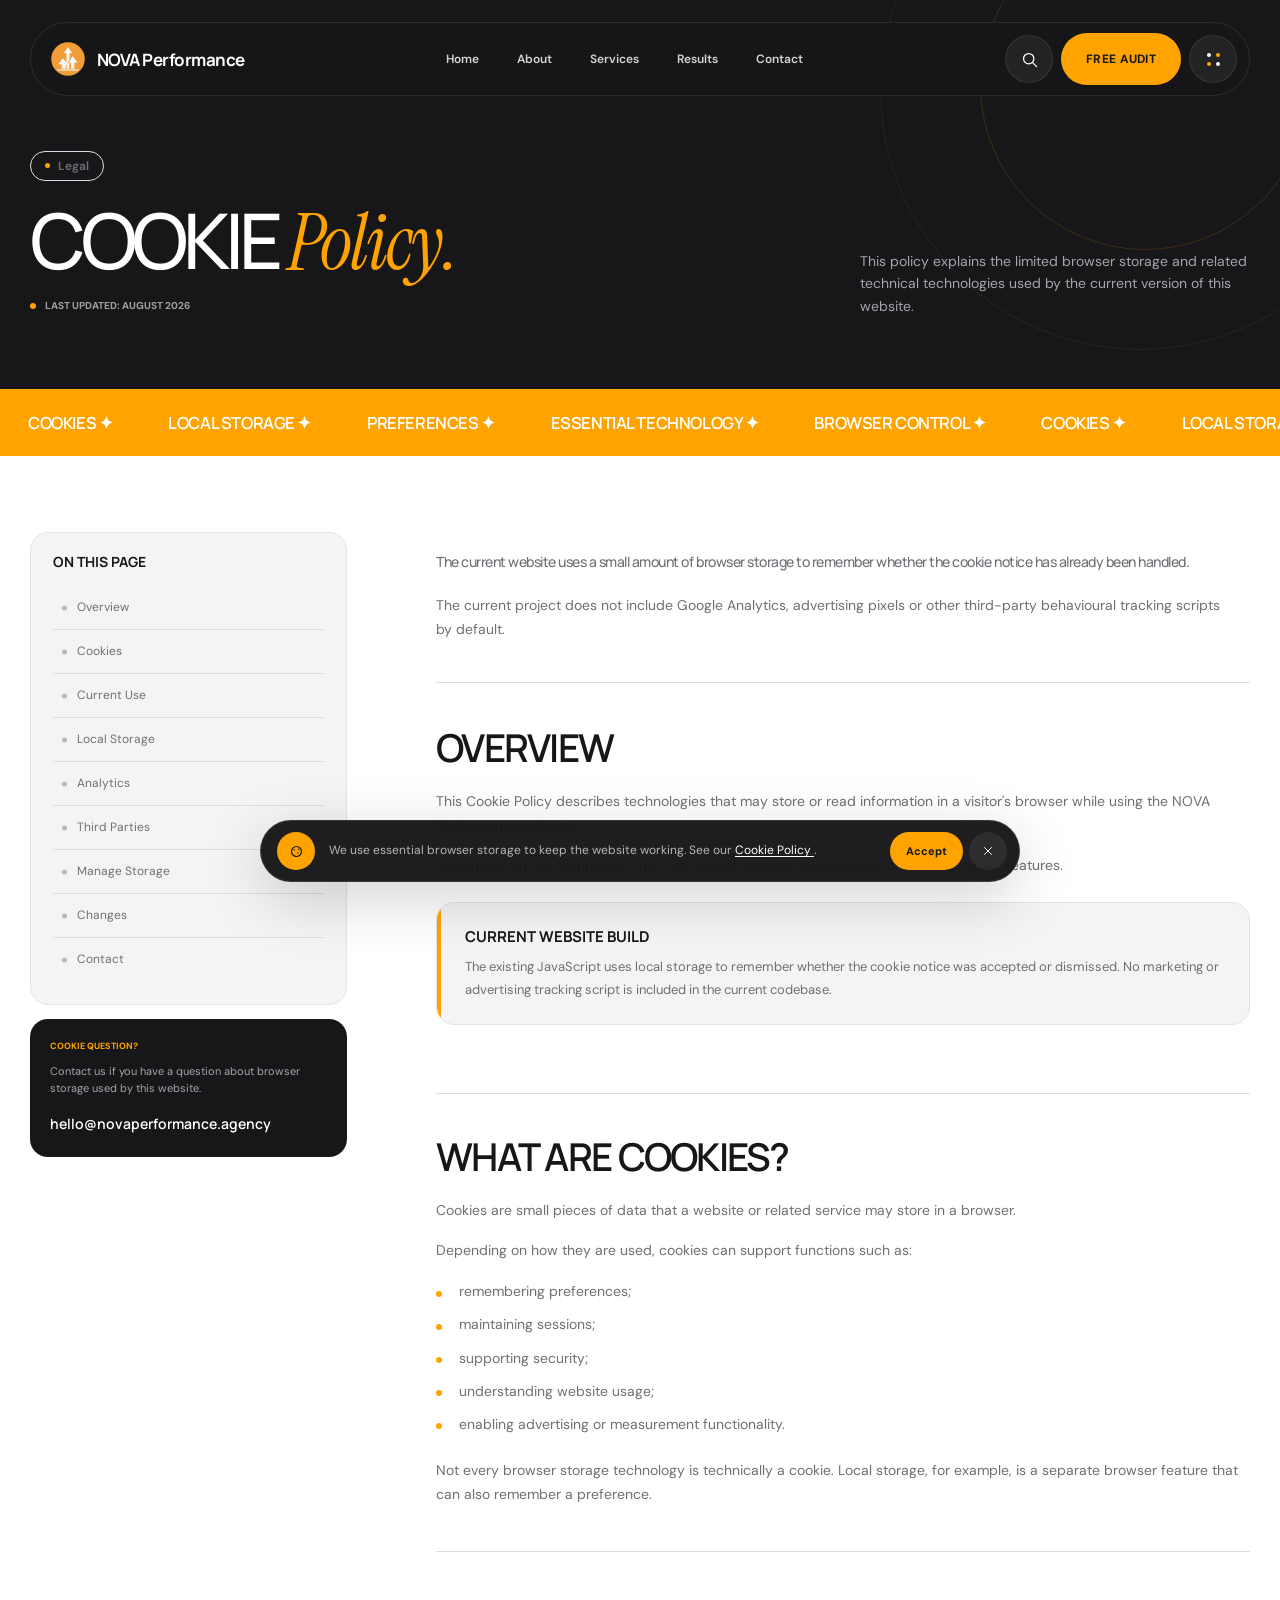
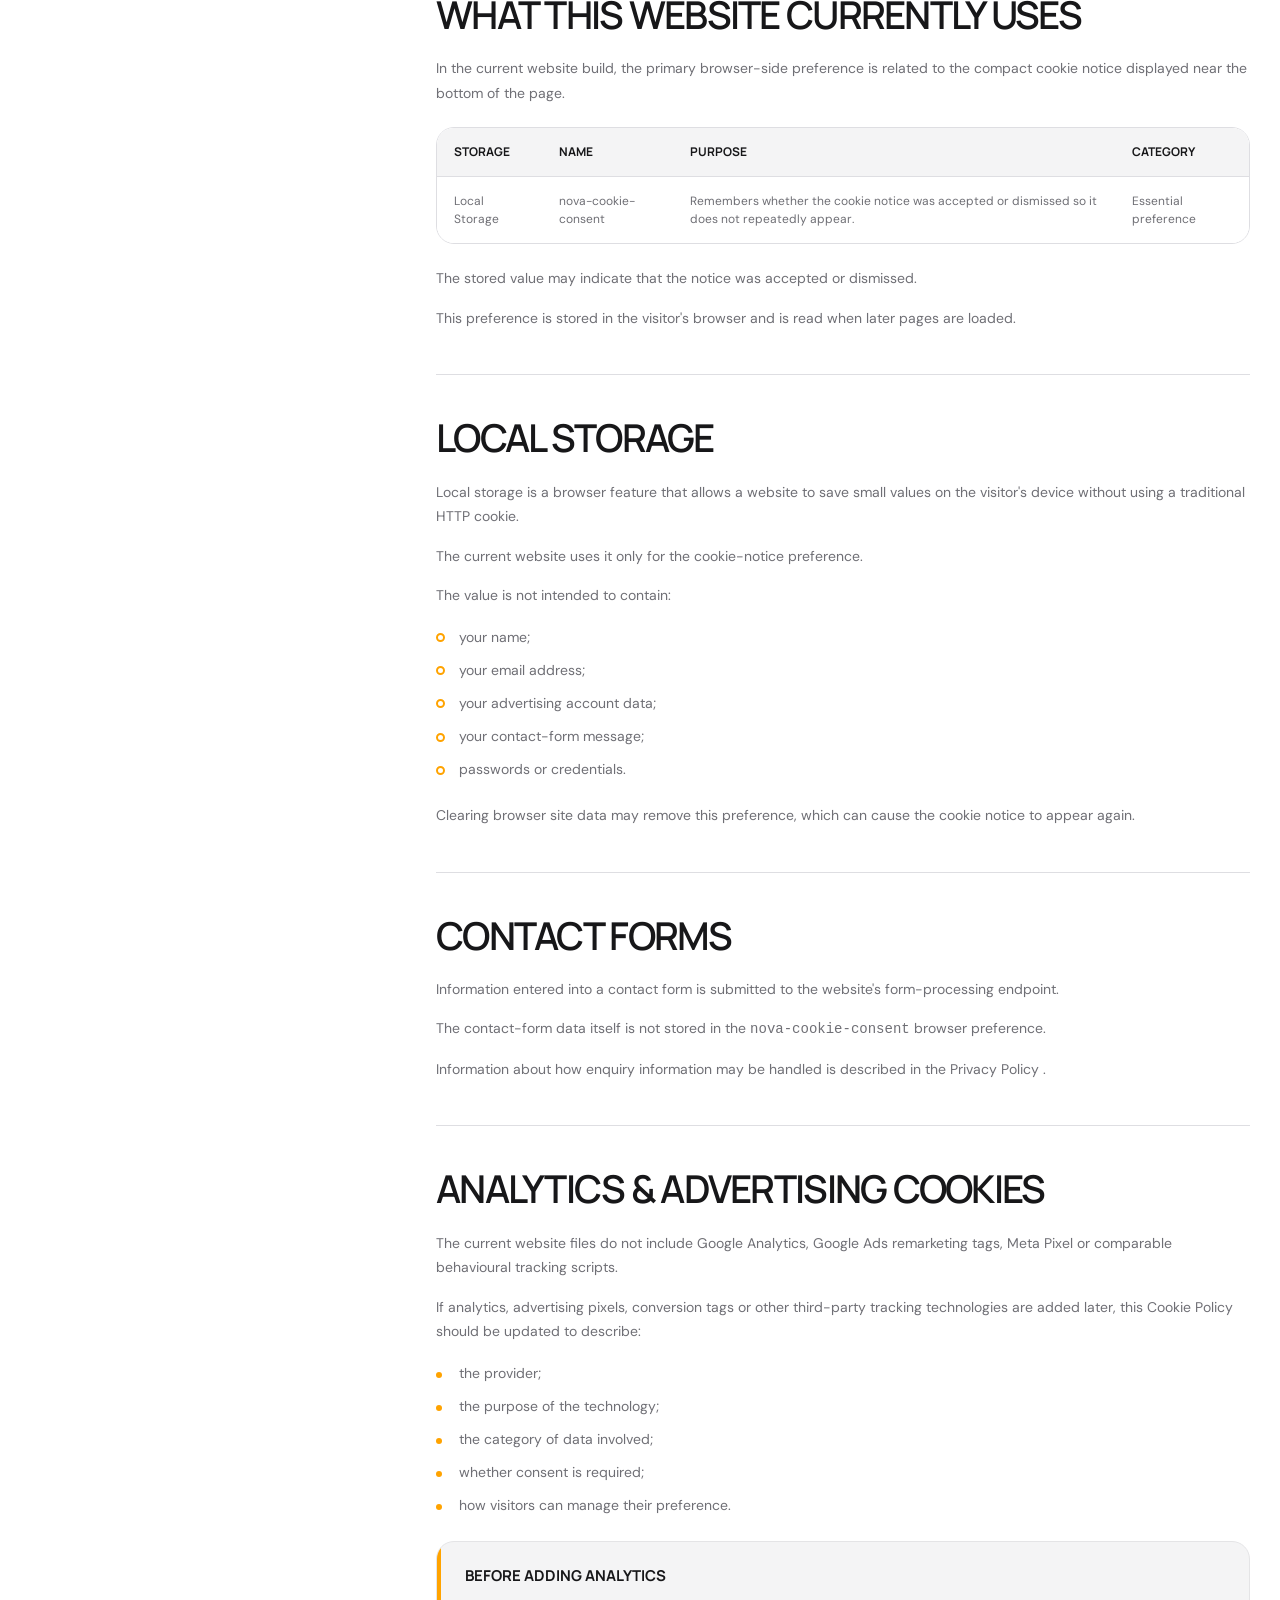
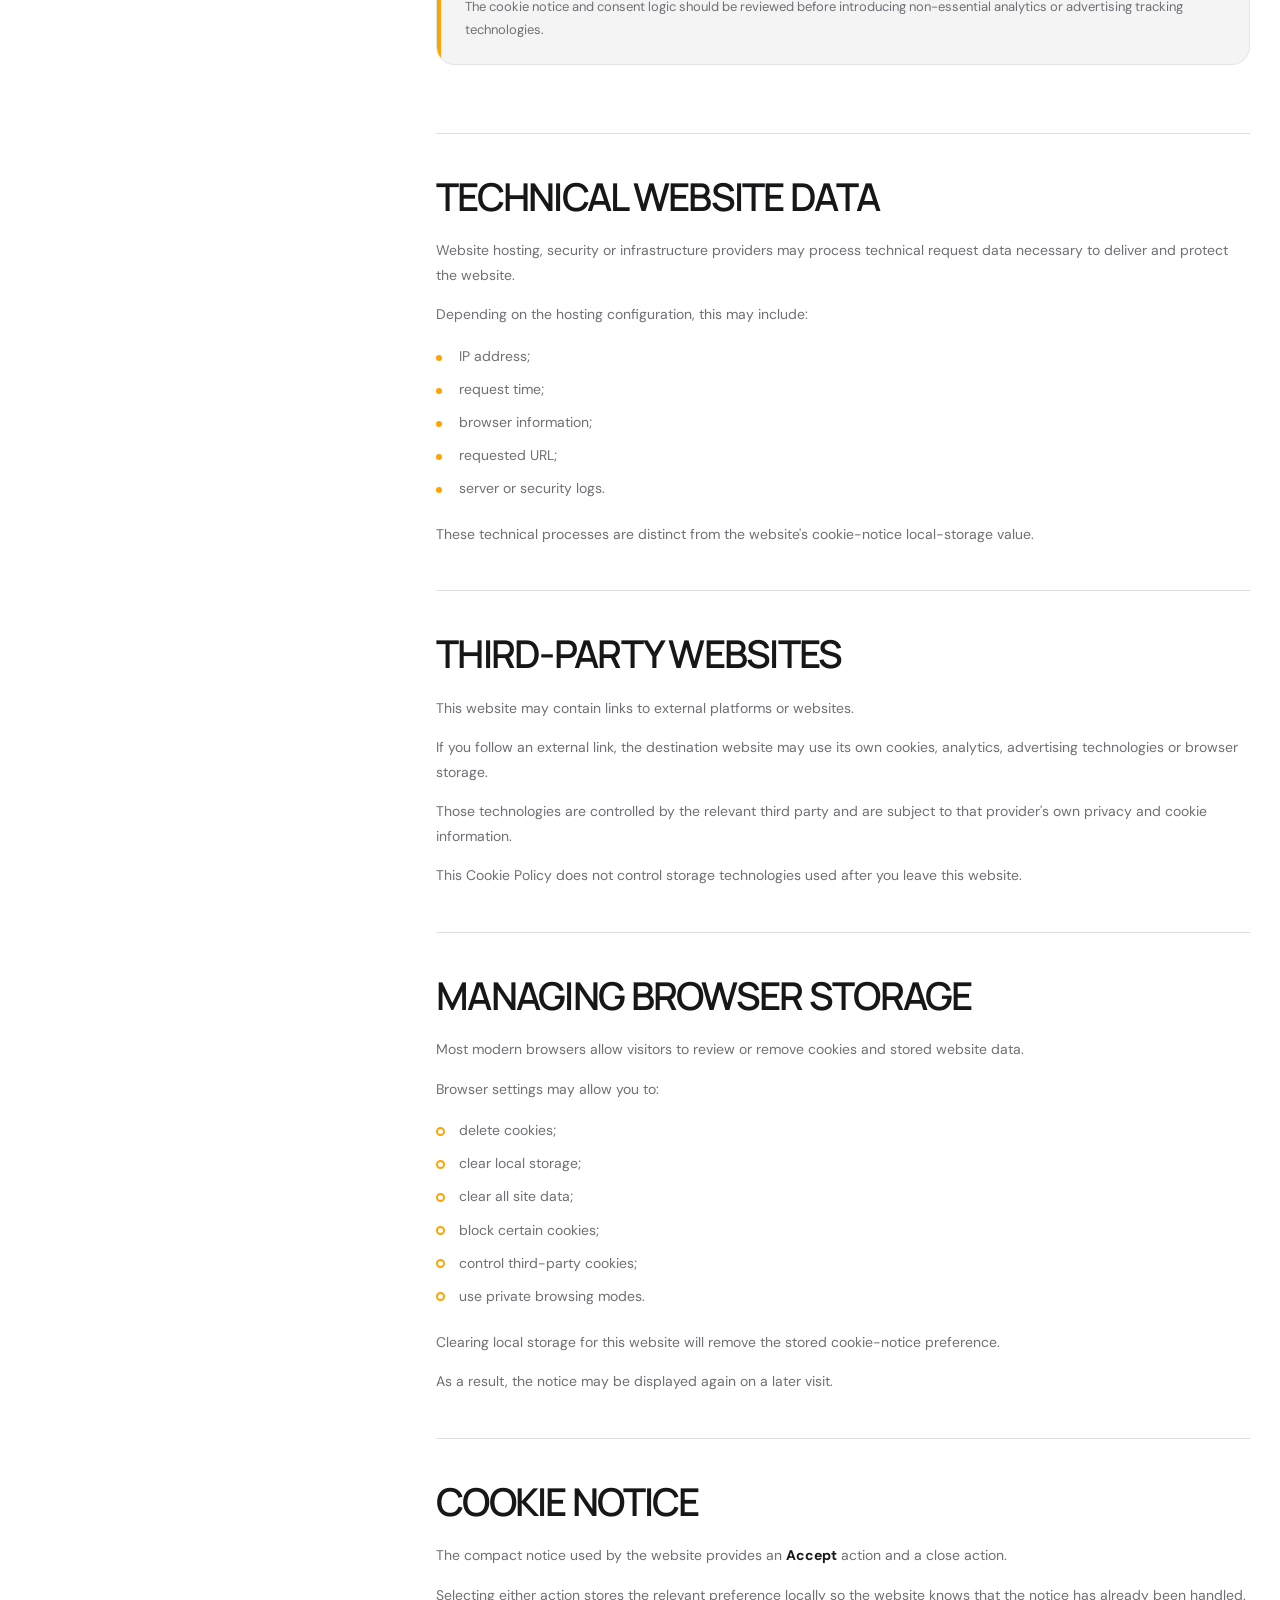
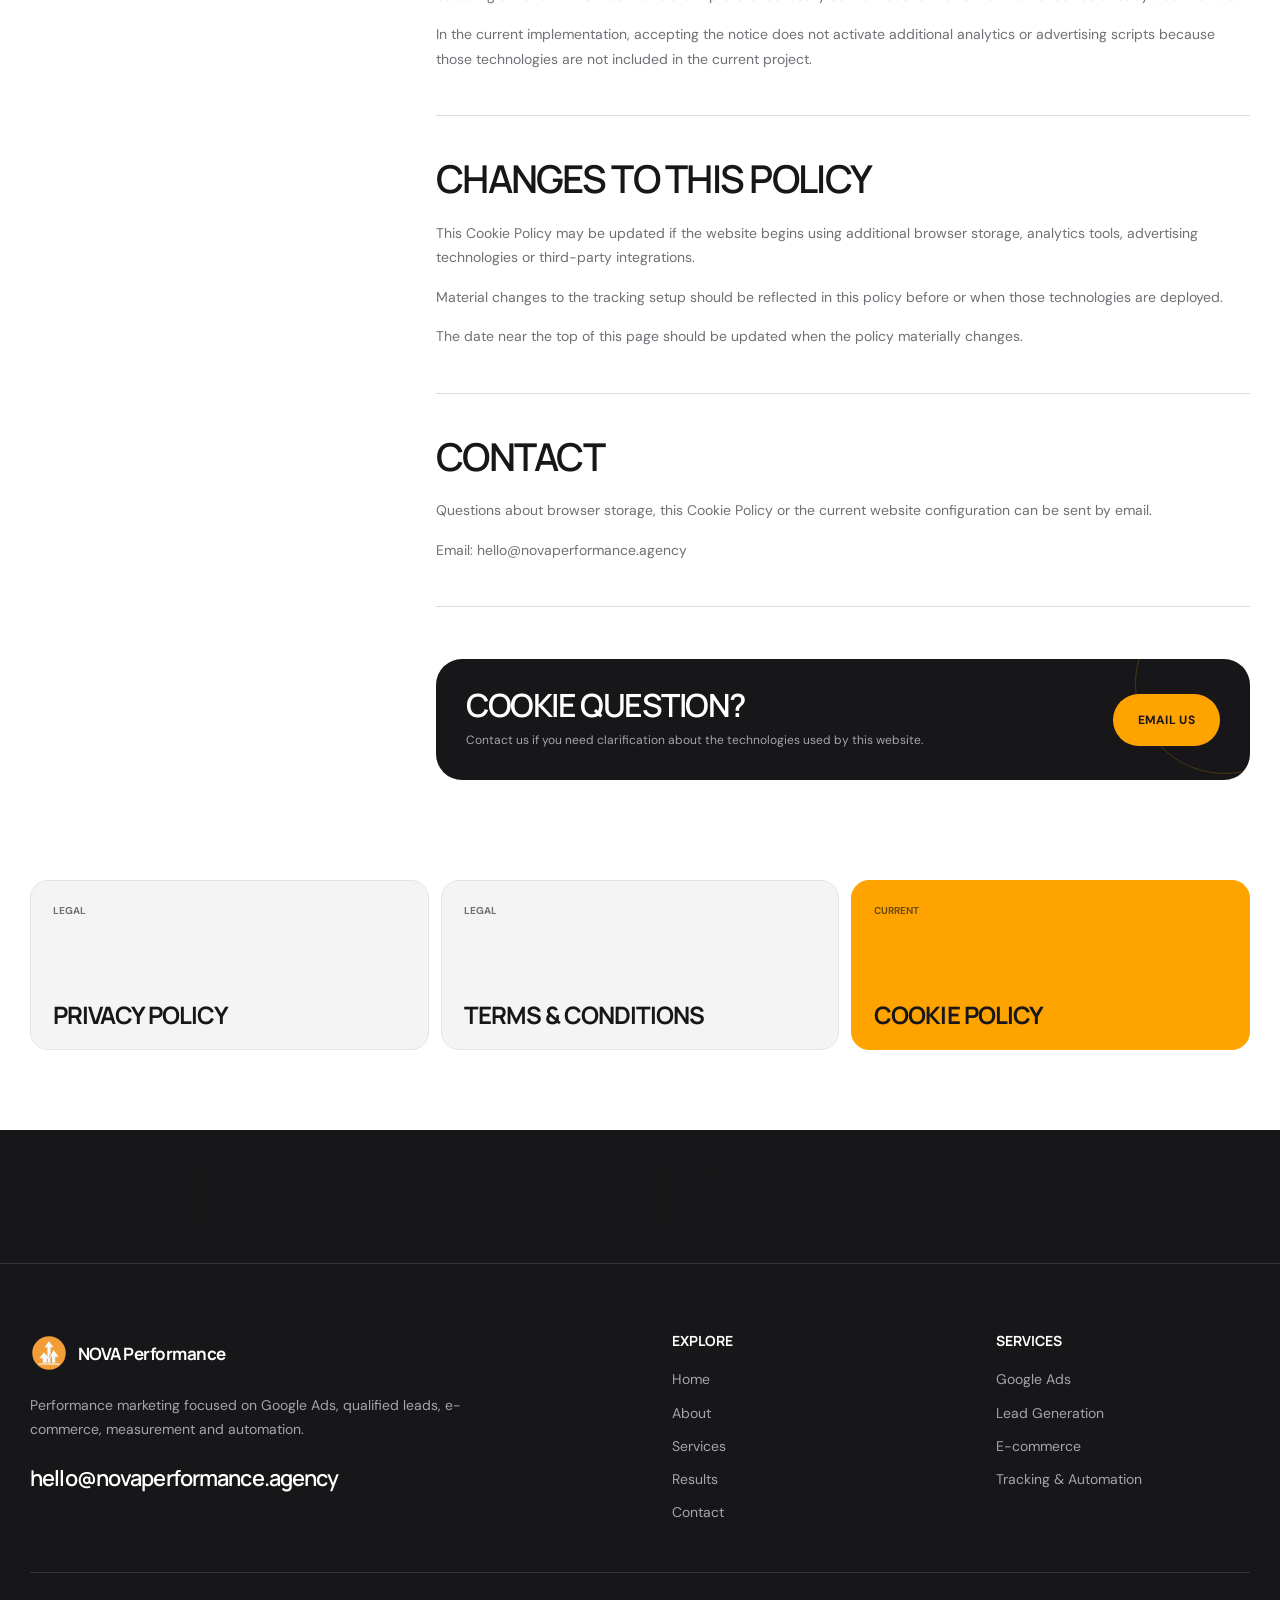
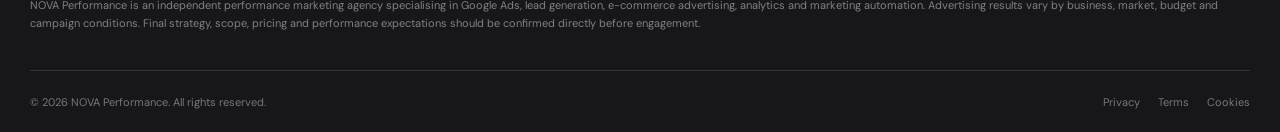
==== commit d46ad242: "!" ====
--- a/cookies.html
+++ b/cookies.html
@@ -25,8 +25,18 @@
 
   <link
     rel="icon"
-    type="image/svg+xml"
-    href="assets/icons/favicon.svg"
+    type="image/png"
+    href="assets/icons/favicon.png"
+  >
+
+  <link
+    rel="shortcut icon"
+    href="assets/icons/favicon.ico"
+  >
+
+  <link
+    rel="apple-touch-icon"
+    href="assets/icons/apple-touch-icon.png"
   >
 
   <link
@@ -61,10 +71,6 @@
 
   <div class="site">
 
-
-    <!-- =====================================================
-         HEADER
-    ====================================================== -->
 
     <header class="site-header">
 
@@ -223,10 +229,6 @@
     </header>
 
 
-    <!-- =====================================================
-         FULLSCREEN MENU
-    ====================================================== -->
-
     <div
       class="menu-panel"
       id="menu-panel"
@@ -401,10 +403,6 @@
     </div>
 
 
-    <!-- =====================================================
-         SEARCH
-    ====================================================== -->
-
     <div
       class="search"
       aria-hidden="true"
@@ -470,16 +468,8 @@
     </div>
 
 
-    <!-- =====================================================
-         MAIN
-    ====================================================== -->
-
     <main id="main-content">
 
-
-      <!-- ===================================================
-           HERO
-      ==================================================== -->
 
       <section class="legal-hero">
 
@@ -520,10 +510,6 @@
       </section>
 
 
-      <!-- ===================================================
-           MARQUEE
-      ==================================================== -->
-
       <div class="legal-marquee marquee marquee--accent">
 
         <div class="marquee__track">
@@ -586,20 +572,12 @@
       </div>
 
 
-      <!-- ===================================================
-           LEGAL CONTENT
-      ==================================================== -->
-
       <section class="legal-content">
 
         <div class="container">
 
           <div class="legal-content__grid">
 
-
-            <!-- =============================================
-                 SIDEBAR
-            ============================================== -->
 
             <aside class="legal-sidebar">
 
@@ -710,10 +688,6 @@
             </aside>
 
 
-            <!-- =============================================
-                 ARTICLE
-            ============================================== -->
-
             <article class="legal-article">
 
 
@@ -737,10 +711,6 @@
 
               </div>
 
-
-              <!-- ===========================================
-                   OVERVIEW
-              ============================================ -->
 
               <section
                 class="legal-section"
@@ -793,10 +763,6 @@
               </section>
 
 
-              <!-- ===========================================
-                   WHAT ARE COOKIES
-              ============================================ -->
-
               <section
                 class="legal-section"
                 id="what-are-cookies"
@@ -856,10 +822,6 @@
 
               </section>
 
-
-              <!-- ===========================================
-                   CURRENT USE
-              ============================================ -->
 
               <section
                 class="legal-section"
@@ -957,10 +919,6 @@
               </section>
 
 
-              <!-- ===========================================
-                   LOCAL STORAGE
-              ============================================ -->
-
               <section
                 class="legal-section"
                 id="local-storage"
@@ -1026,10 +984,6 @@
 
               </section>
 
-
-              <!-- ===========================================
-                   FORM DATA
-              ============================================ -->
 
               <section
                 class="legal-section"
@@ -1068,10 +1022,6 @@
 
               </section>
 
-
-              <!-- ===========================================
-                   ANALYTICS
-              ============================================ -->
 
               <section
                 class="legal-section"
@@ -1146,10 +1096,6 @@
               </section>
 
 
-              <!-- ===========================================
-                   TECHNICAL DATA
-              ============================================ -->
-
               <section
                 class="legal-section"
                 id="technical"
@@ -1209,10 +1155,6 @@
               </section>
 
 
-              <!-- ===========================================
-                   THIRD PARTIES
-              ============================================ -->
-
               <section
                 class="legal-section"
                 id="third-parties"
@@ -1255,10 +1197,6 @@
               </section>
 
 
-              <!-- ===========================================
-                   MANAGE
-              ============================================ -->
-
               <section
                 class="legal-section"
                 id="manage"
@@ -1324,10 +1262,6 @@
 
               </section>
 
-
-              <!-- ===========================================
-                   CONSENT
-              ============================================ -->
 
               <section
                 class="legal-section"
@@ -1367,10 +1301,6 @@
               </section>
 
 
-              <!-- ===========================================
-                   CHANGES
-              ============================================ -->
-
               <section
                 class="legal-section"
                 id="changes"
@@ -1407,10 +1337,6 @@
 
               </section>
 
-
-              <!-- ===========================================
-                   CONTACT
-              ============================================ -->
 
               <section
                 class="legal-section"
@@ -1444,10 +1370,6 @@
               </section>
 
 
-              <!-- ===========================================
-                   CONTACT CARD
-              ============================================ -->
-
               <div class="legal-contact">
 
                 <div class="legal-contact__copy">
@@ -1489,10 +1411,6 @@
       </section>
 
 
-      <!-- ===================================================
-           LEGAL NAVIGATION
-      ==================================================== -->
-
       <section class="legal-next">
 
         <div class="container">
@@ -1556,10 +1474,6 @@
     </main>
 
 
-    <!-- =====================================================
-         FOOTER MARQUEE
-    ====================================================== -->
-
     <div class="footer-contact-marquee marquee">
 
       <div class="marquee__track">
@@ -1613,10 +1527,6 @@
 
     </div>
 
-
-    <!-- =====================================================
-         FOOTER
-    ====================================================== -->
 
     <footer class="site-footer">
 
@@ -1807,10 +1717,6 @@
 
     </footer>
 
-
-    <!-- =====================================================
-         COOKIE CARD
-    ====================================================== -->
 
     <aside
       class="cookie-card"
@@ -1908,10 +1814,6 @@
   </div>
 
 
-  <!-- =======================================================
-       SCRIPTS
-  ======================================================== -->
-
   <script
     src="assets/vendor/aos/aos.js"
     defer
--- a/assets/css/global.css
+++ b/assets/css/global.css
@@ -1,19 +1,5 @@
-/* =========================================================
-   NOVA PERFORMANCE
-   GLOBAL.CSS
-========================================================= */
-
-
-/* =========================================================
-   FONTS
-========================================================= */
-
 @import url("https://fonts.googleapis.com/css2?family=DM+Sans:opsz,wght@9..40,300;9..40,400;9..40,500;9..40,600;9..40,700&family=Instrument+Serif:ital@0;1&family=Manrope:wght@400;500;600;700;800&display=swap");
 
-
-/* =========================================================
-   ROOT
-========================================================= */
 
 :root {
   --color-accent: #ffa300;
@@ -55,10 +41,6 @@
   --transition-slow: 650ms cubic-bezier(0.22, 1, 0.36, 1);
 }
 
-
-/* =========================================================
-   RESET
-========================================================= */
 
 *,
 *::before,
@@ -159,10 +141,6 @@
 }
 
 
-/* =========================================================
-   ACCESSIBILITY
-========================================================= */
-
 :focus-visible {
   outline: 2px solid var(--color-accent);
   outline-offset: 4px;
@@ -190,10 +168,6 @@
 }
 
 
-/* =========================================================
-   LAYOUT
-========================================================= */
-
 .site {
   position: relative;
   width: 100%;
@@ -238,10 +212,6 @@
 }
 
 
-/* =========================================================
-   TYPOGRAPHY
-========================================================= */
-
 .display-title {
   max-width: 1100px;
 
@@ -326,10 +296,6 @@
 }
 
 
-/* =========================================================
-   SMALL LABEL
-========================================================= */
-
 .mini-label {
   display: inline-flex;
   align-items: center;
@@ -368,10 +334,6 @@
   border-color: var(--color-border-dark);
 }
 
-
-/* =========================================================
-   BUTTONS
-========================================================= */
 
 .btn {
   position: relative;
@@ -476,10 +438,6 @@
 }
 
 
-/* =========================================================
-   HEADER
-========================================================= */
-
 .site-header {
   position: absolute;
   top: 0;
@@ -533,10 +491,6 @@
 }
 
 
-/* =========================================================
-   LOGO
-========================================================= */
-
 .site-logo {
   display: inline-flex;
   align-items: center;
@@ -563,10 +517,6 @@
 }
 
 
-/* =========================================================
-   DESKTOP NAV
-========================================================= */
-
 .main-nav {
   justify-self: center;
 }
@@ -639,10 +589,6 @@
 }
 
 
-/* =========================================================
-   HEADER ACTIONS
-========================================================= */
-
 .header-actions {
   display: flex;
   align-items: center;
@@ -712,10 +658,6 @@
 }
 
 
-/* =========================================================
-   FULLSCREEN BURGER MENU
-========================================================= */
-
 .menu-panel {
   position: fixed;
   inset: 0;
@@ -897,10 +839,6 @@
   color: var(--color-accent);
 }
 
-
-/* =========================================================
-   BURGER MENU IMAGE
-========================================================= */
 
 .menu-panel__visual {
   position: relative;
@@ -972,10 +910,6 @@
 }
 
 
-/* =========================================================
-   COMMON CARDS
-========================================================= */
-
 .card {
   position: relative;
 
@@ -1007,10 +941,6 @@
 }
 
 
-/* =========================================================
-   IMAGE BEHAVIOUR
-========================================================= */
-
 .media-frame {
   position: relative;
 
@@ -1032,10 +962,6 @@
 }
 
 
-/* =========================================================
-   PARALLAX
-========================================================= */
-
 .parallax-media {
   position: relative;
   overflow: hidden;
@@ -1055,10 +981,6 @@
   will-change: transform;
 }
 
-
-/* =========================================================
-   MARQUEE
-========================================================= */
 
 .marquee {
   position: relative;
@@ -1133,10 +1055,6 @@
   }
 }
 
-
-/* =========================================================
-   SWIPER GLOBAL
-========================================================= */
 
 .swiper {
   width: 100%;
@@ -1207,10 +1125,6 @@
 }
 
 
-/* =========================================================
-   ACCORDION GLOBAL
-========================================================= */
-
 .accordion {
   border-top: 1px solid var(--color-border);
 }
@@ -1338,10 +1252,6 @@
 }
 
 
-/* =========================================================
-   FORMS
-========================================================= */
-
 .form-grid {
   display: grid;
   grid-template-columns: repeat(2, minmax(0, 1fr));
@@ -1427,10 +1337,6 @@
 }
 
 
-/* =========================================================
-   COOKIE CONSENT
-========================================================= */
-
 .cookie-card {
   position: fixed;
   z-index: 1800;
@@ -1548,10 +1454,6 @@
 }
 
 
-/* =========================================================
-   FOOTER CONTACT MARQUEE
-========================================================= */
-
 .footer-contact-marquee {
   padding-block: 25px;
 
@@ -1568,10 +1470,6 @@
   letter-spacing: -0.065em;
 }
 
-
-/* =========================================================
-   FOOTER
-========================================================= */
 
 .site-footer {
   position: relative;
@@ -1698,10 +1596,6 @@
 }
 
 
-/* =========================================================
-   REVEAL HELPERS
-========================================================= */
-
 .reveal-mask {
   overflow: hidden;
 }
@@ -1737,11 +1631,6 @@
 }
 
 
-/* =========================================================
-   AOS OVERRIDES
-   Keep motion calm and prevent flicker.
-========================================================= */
-
 [data-aos] {
   backface-visibility: hidden;
   transform-style: preserve-3d;
@@ -1763,10 +1652,6 @@
   pointer-events: auto;
 }
 
-
-/* =========================================================
-   SEARCH MODAL
-========================================================= */
 
 .search {
   position: fixed;
@@ -1889,10 +1774,6 @@
 }
 
 
-/* =========================================================
-   UTILITY
-========================================================= */
-
 .hidden {
   display: none !important;
 }
@@ -1919,10 +1800,6 @@
   overflow: hidden;
 }
 
-
-/* =========================================================
-   DESKTOP LARGE
-========================================================= */
 
 @media (min-width: 1500px) {
   :root {
@@ -1930,10 +1807,6 @@
   }
 }
 
-
-/* =========================================================
-   LAPTOP
-========================================================= */
 
 @media (max-width: 1199px) {
   :root {
@@ -1960,10 +1833,6 @@
 }
 
 
-/* =========================================================
-   TABLET
-========================================================= */
-
 @media (max-width: 991px) {
   :root {
     --container-padding: 20px;
@@ -2025,10 +1894,6 @@
 }
 
 
-/* =========================================================
-   MOBILE
-========================================================= */
-
 @media (max-width: 767px) {
   :root {
     --container-padding: 16px;
@@ -2228,10 +2093,6 @@
 }
 
 
-/* =========================================================
-   SMALL MOBILE
-========================================================= */
-
 @media (max-width: 420px) {
   .site-logo span {
     max-width: 110px;
@@ -2250,10 +2111,6 @@
   }
 }
 
-
-/* =========================================================
-   REDUCED MOTION
-========================================================= */
 
 @media (prefers-reduced-motion: reduce) {
   html {
--- a/assets/css/legal.css
+++ b/assets/css/legal.css
@@ -1,13 +1,3 @@
-/* =========================================================
-   NOVA PERFORMANCE
-   LEGAL PAGES — LEGAL.CSS
-========================================================= */
-
-
-/* =========================================================
-   PAGE BASE
-========================================================= */
-
 .legal-page {
   position: relative;
 
@@ -23,10 +13,6 @@
   overflow: visible;
 }
 
-
-/* =========================================================
-   LEGAL HERO
-========================================================= */
 
 .legal-hero {
   position: relative;
@@ -151,10 +137,6 @@
 }
 
 
-/* =========================================================
-   LEGAL MARQUEE
-========================================================= */
-
 .legal-marquee {
   border-top: 1px solid rgba(255, 255, 255, 0.08);
 }
@@ -167,10 +149,6 @@
   font-size: clamp(16px, 1.3vw, 21px);
 }
 
-
-/* =========================================================
-   LEGAL BODY
-========================================================= */
 
 .legal-content {
   position: relative;
@@ -192,10 +170,6 @@
 }
 
 
-/* =========================================================
-   LEGAL SIDEBAR
-========================================================= */
-
 .legal-sidebar {
   position: sticky;
   top: 120px;
@@ -294,10 +268,6 @@
 }
 
 
-/* =========================================================
-   SIDEBAR CONTACT
-========================================================= */
-
 .legal-sidebar__contact {
   margin-top: 14px;
   padding: 20px;
@@ -350,10 +320,6 @@
   color: var(--color-accent);
 }
 
-
-/* =========================================================
-   ARTICLE
-========================================================= */
 
 .legal-article {
   min-width: 0;
@@ -390,10 +356,6 @@
 }
 
 
-/* =========================================================
-   LEGAL SECTIONS
-========================================================= */
-
 .legal-section {
   position: relative;
 
@@ -475,10 +437,6 @@
 }
 
 
-/* =========================================================
-   LEGAL LISTS
-========================================================= */
-
 .legal-list {
   display: grid;
   gap: 10px;
@@ -527,10 +485,6 @@
 }
 
 
-/* =========================================================
-   LEGAL INFO CARD
-========================================================= */
-
 .legal-note {
   position: relative;
 
@@ -580,10 +534,6 @@
 }
 
 
-/* =========================================================
-   LEGAL TABLE
-========================================================= */
-
 .legal-table-wrap {
   width: 100%;
   max-width: 820px;
@@ -639,10 +589,6 @@
 }
 
 
-/* =========================================================
-   LEGAL CONTACT BLOCK
-========================================================= */
-
 .legal-contact {
   position: relative;
 
@@ -713,10 +659,6 @@
   flex: 0 0 auto;
 }
 
-
-/* =========================================================
-   LEGAL PAGE NAVIGATION
-========================================================= */
 
 .legal-next {
   padding: 0 0 80px;
@@ -791,10 +733,6 @@
 }
 
 
-/* =========================================================
-   LAPTOP
-========================================================= */
-
 @media (max-width: 1199px) {
 
   .legal-content__grid {
@@ -807,10 +745,6 @@
 }
 
 
-/* =========================================================
-   TABLET
-========================================================= */
-
 @media (max-width: 991px) {
 
   .legal-hero {
@@ -844,13 +778,6 @@
     gap: 38px;
   }
 
-  /*
-    Important:
-    Sidebar is NOT sticky on tablet/mobile.
-    This prevents legal pages from getting trapped
-    inside a viewport-height layout.
-  */
-
   .legal-sidebar {
     position: static;
 
@@ -928,16 +855,7 @@
 }
 
 
-/* =========================================================
-   MOBILE
-========================================================= */
-
 @media (max-width: 767px) {
-
-  /*
-    Never put height:100vh / overflow:hidden here.
-    The legal document must grow naturally.
-  */
 
   html,
   body,
@@ -1078,10 +996,6 @@
 }
 
 
-/* =========================================================
-   SMALL MOBILE
-========================================================= */
-
 @media (max-width: 420px) {
 
   .legal-hero__title {
@@ -1097,10 +1011,6 @@
   }
 }
 
-
-/* =========================================================
-   PRINT
-========================================================= */
 
 @media print {
 
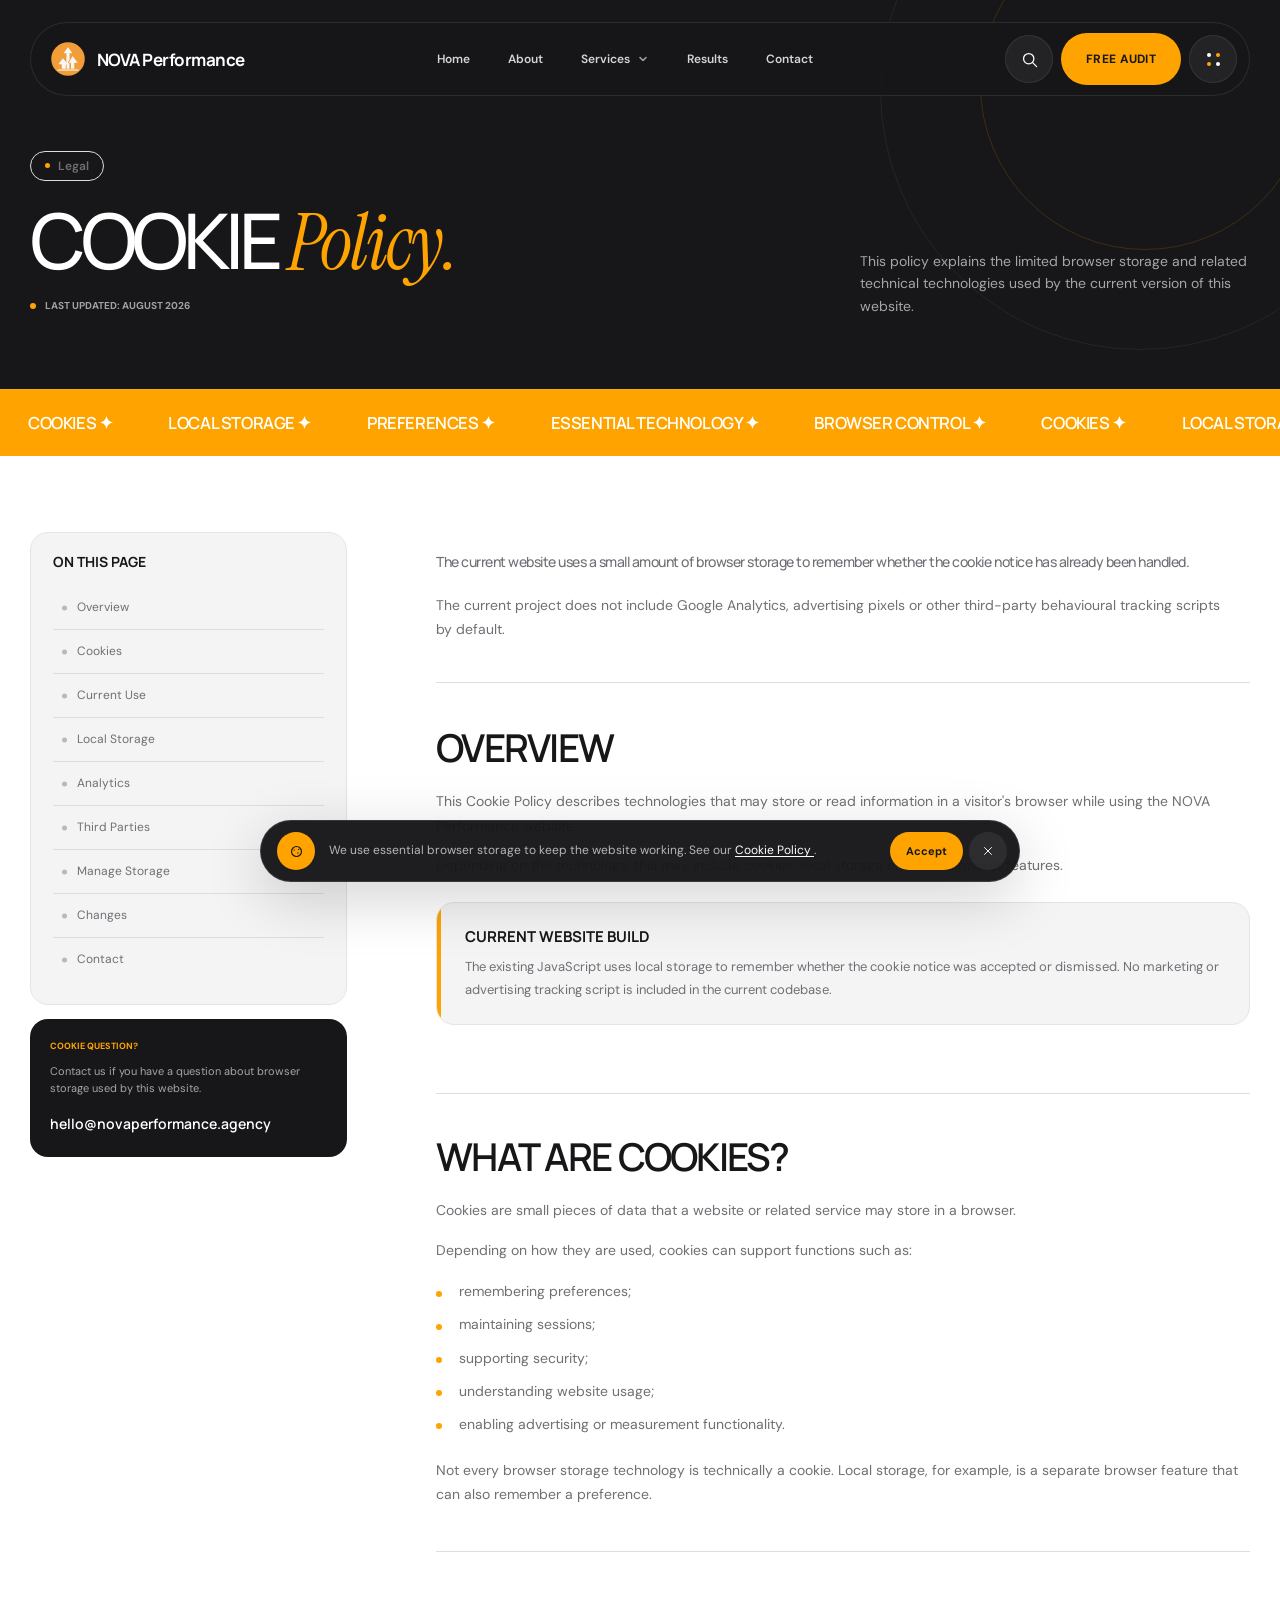
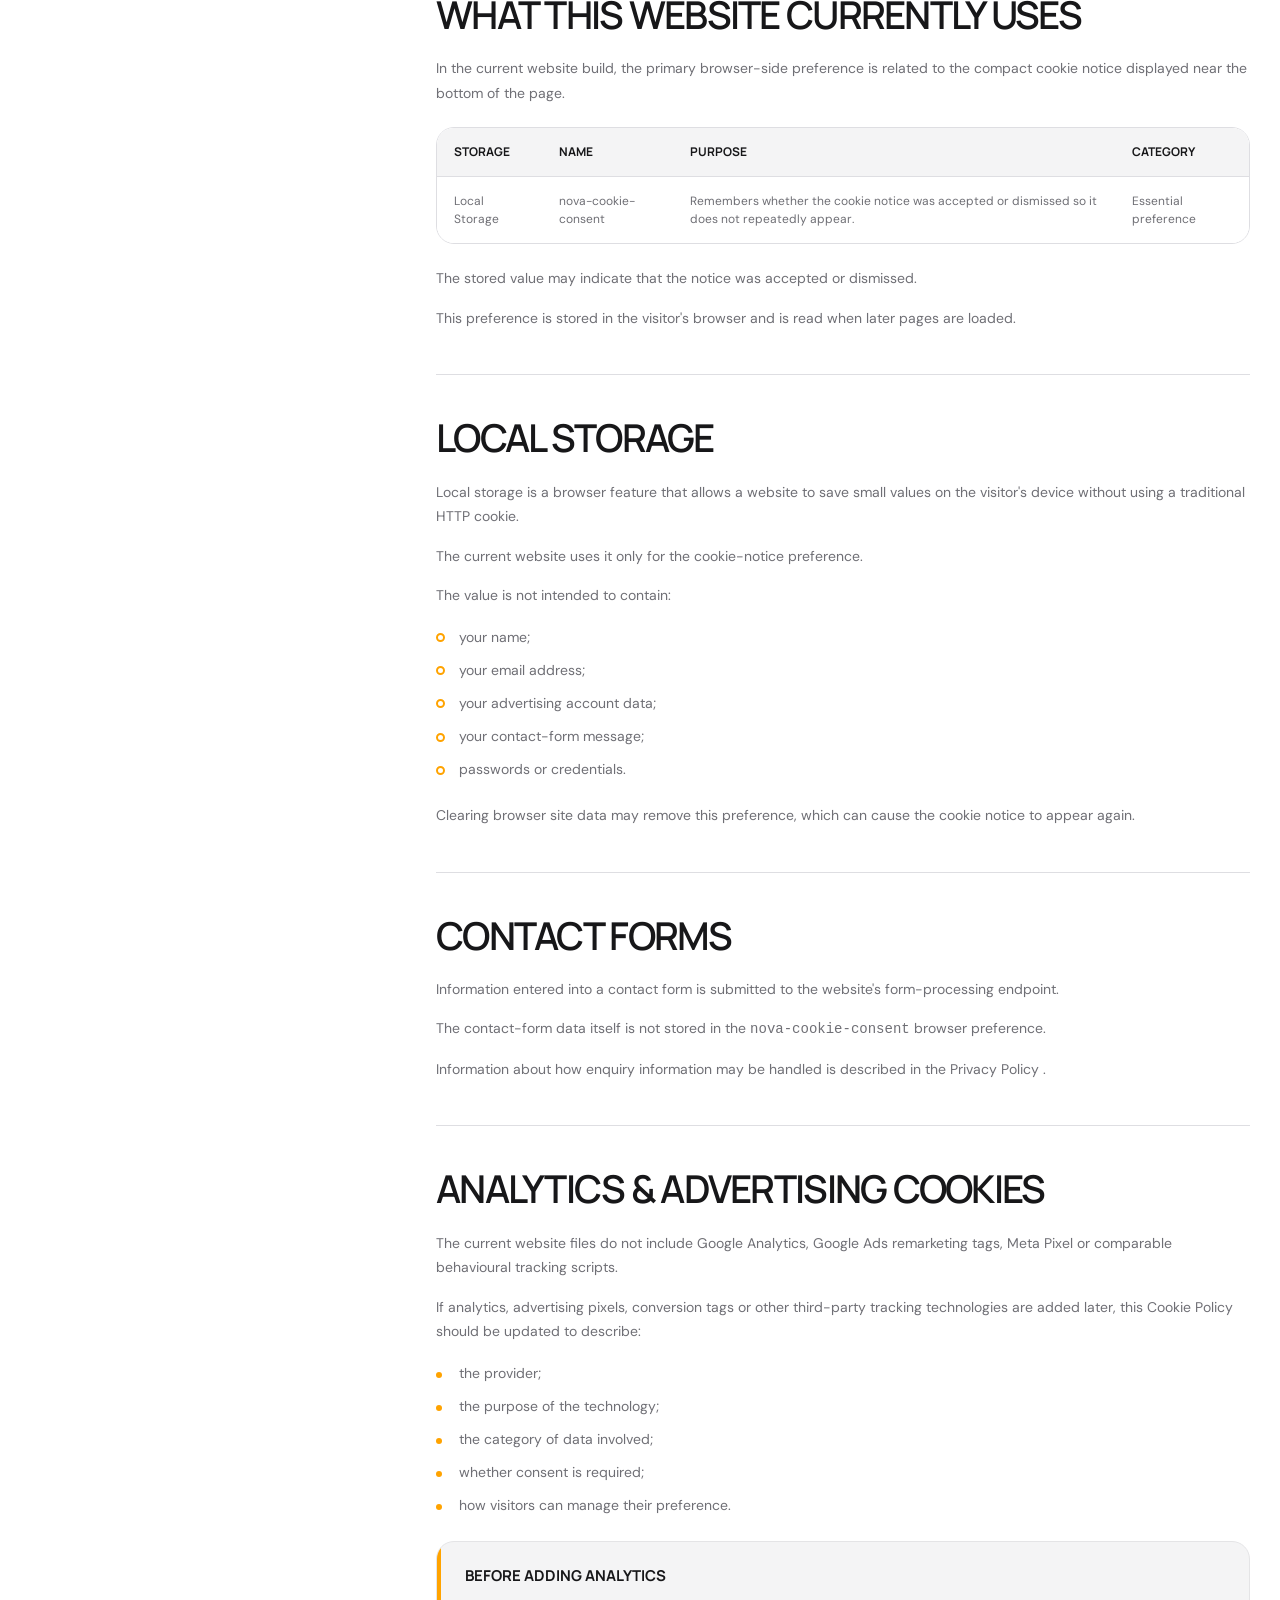
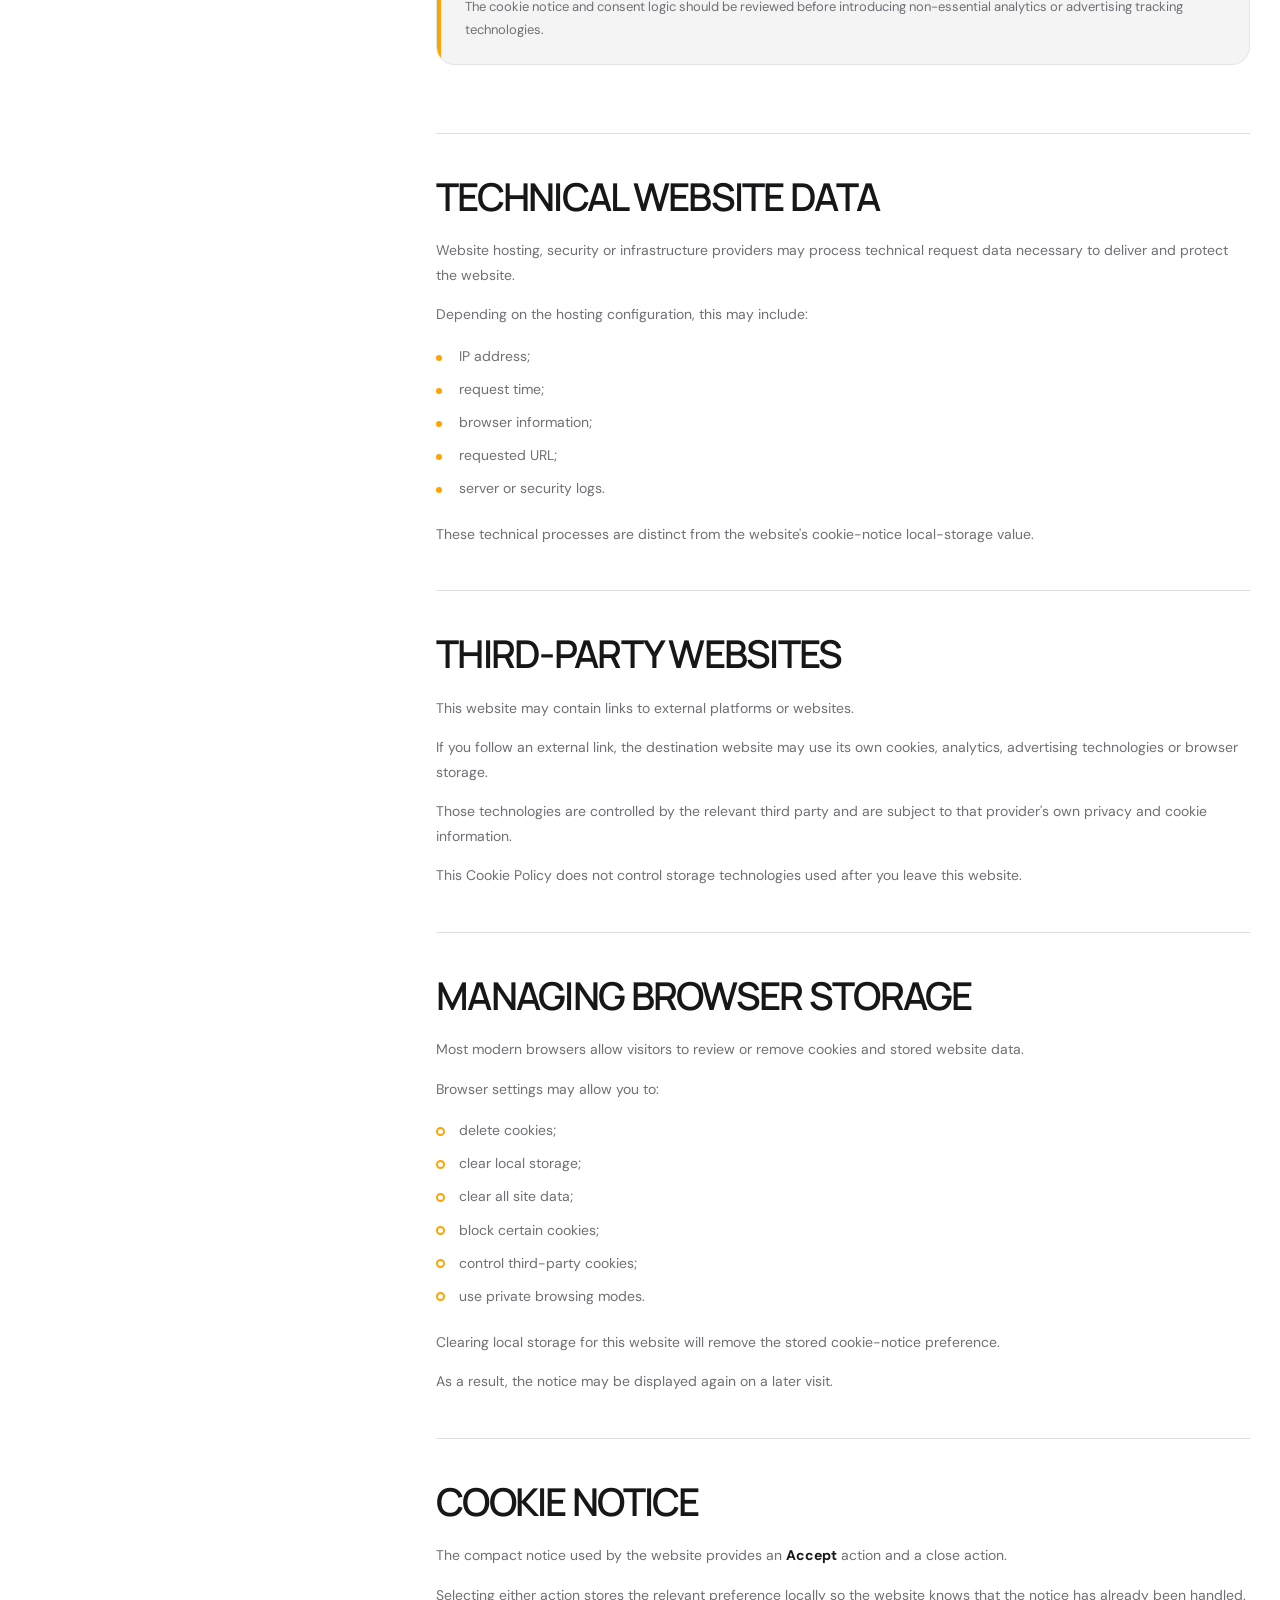
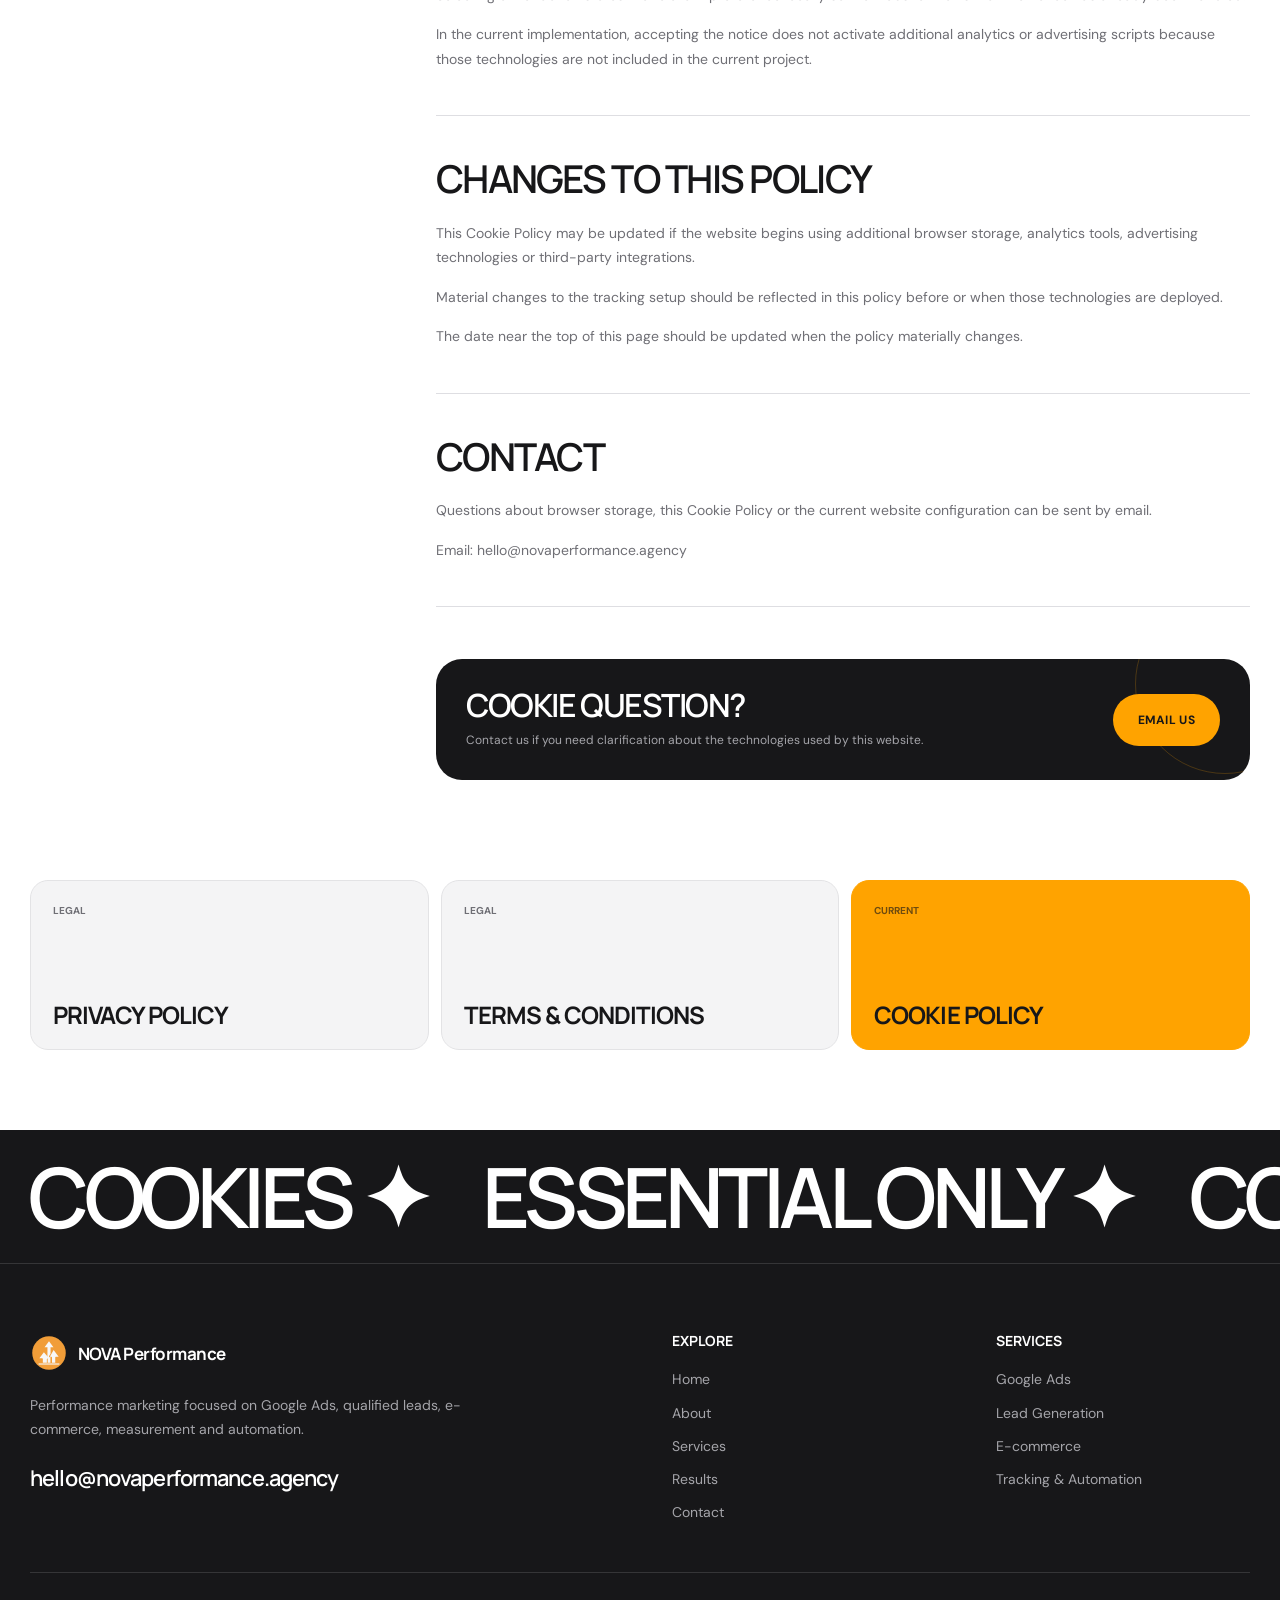
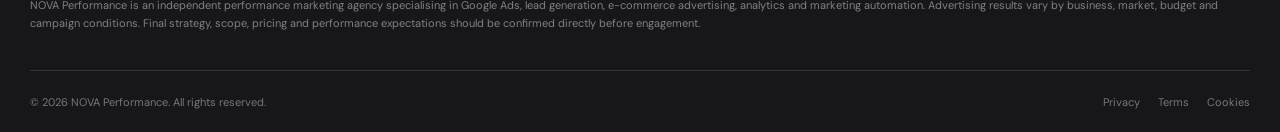
==== commit 5709f3a8: "+" ====
--- a/cookies.html
+++ b/cookies.html
@@ -125,13 +125,36 @@
                 </a>
               </li>
 
-              <li>
-                <a
-                  class="main-nav__link"
-                  href="index.html#services"
-                >
-                  Services
-                </a>
+              <li class="main-nav__item main-nav__item--dropdown">
+                <button
+                  class="main-nav__link main-nav__link--dropdown"
+                  type="button"
+                  aria-expanded="false"
+                  aria-haspopup="true"
+                  data-services-dropdown-toggle
+                >
+                  <span>Services</span>
+                  <span class="main-nav__chevron" aria-hidden="true">
+                    <svg viewBox="0 0 12 12" focusable="false">
+                      <path d="M3 4.5 6 7.5 9 4.5" />
+                    </svg>
+                  </span>
+                </button>
+
+                <div class="services-dropdown" data-services-dropdown>
+                  <a class="services-dropdown__link" href="google-ads-management.html">
+                    <span>Google Ads</span>
+                  </a>
+                  <a class="services-dropdown__link" href="lead-generation.html">
+                    <span>Lead Generation</span>
+                  </a>
+                  <a class="services-dropdown__link" href="ecommerce-advertising.html">
+                    <span>E-commerce Ads</span>
+                  </a>
+                  <a class="services-dropdown__link" href="tracking-automation.html">
+                    <span>Tracking &amp; Automation</span>
+                  </a>
+                </div>
               </li>
 
               <li>
--- a/assets/css/global.css
+++ b/assets/css/global.css
@@ -29,7 +29,7 @@
 
   --header-height: 96px;
 
-  --section-space: clamp(72px, 7vw, 110px);
+  --section-space: clamp(42px, 4.2vw, 68px);
 
   --radius-sm: 12px;
   --radius-md: 18px;
@@ -552,6 +552,11 @@
     background var(--transition);
 }
 
+button.main-nav__link {
+  border: 0;
+  cursor: pointer;
+}
+
 .main-nav__link::before {
   content: "";
 
@@ -586,6 +591,148 @@
 .main-nav__link.is-active::before {
   opacity: 1;
   transform: translate(0, -50%);
+}
+
+.main-nav__item {
+  position: relative;
+}
+
+.main-nav__item--dropdown {
+  isolation: isolate;
+}
+
+.main-nav__link--dropdown {
+  gap: 7px;
+  background: transparent;
+}
+
+.main-nav__link--dropdown[aria-expanded="true"],
+.main-nav__item--dropdown:hover .main-nav__link--dropdown {
+  color: var(--color-white);
+  background: rgba(255, 255, 255, 0.07);
+}
+
+.main-nav__chevron {
+  display: grid;
+  place-items: center;
+
+  width: 12px;
+  height: 12px;
+
+  color: currentColor;
+  opacity: 0.72;
+
+  transition:
+    opacity var(--transition),
+    transform var(--transition);
+}
+
+.main-nav__chevron svg {
+  width: 12px;
+  height: 12px;
+}
+
+.main-nav__chevron path {
+  fill: none;
+  stroke: currentColor;
+  stroke-width: 1.6;
+  stroke-linecap: round;
+  stroke-linejoin: round;
+}
+
+.main-nav__link--dropdown[aria-expanded="true"] .main-nav__chevron,
+.main-nav__item--dropdown:hover .main-nav__chevron {
+  opacity: 1;
+  transform: rotate(180deg);
+}
+
+.services-dropdown {
+  position: absolute;
+  top: calc(100% + 10px);
+  left: 50%;
+  z-index: 3;
+
+  display: grid;
+  gap: 3px;
+
+  width: 218px;
+  padding: 8px;
+
+  color: var(--color-white);
+  background:
+    linear-gradient(
+      180deg,
+      rgba(33, 33, 36, 0.98),
+      rgba(22, 22, 24, 0.98)
+    );
+
+  border: 1px solid rgba(255, 255, 255, 0.12);
+  border-radius: 14px;
+  box-shadow: 0 22px 54px rgba(0, 0, 0, 0.28);
+
+  opacity: 0;
+  pointer-events: none;
+
+  transform: translate(-50%, 8px) scale(0.98);
+  transform-origin: top center;
+
+  transition:
+    opacity var(--transition),
+    transform var(--transition);
+}
+
+.services-dropdown::before {
+  content: "";
+
+  position: absolute;
+  left: 0;
+  right: 0;
+  bottom: 100%;
+
+  height: 12px;
+}
+
+.main-nav__item--dropdown:hover .services-dropdown,
+.main-nav__item--dropdown.is-open .services-dropdown,
+.main-nav__item--dropdown:focus-within .services-dropdown {
+  opacity: 1;
+  pointer-events: auto;
+  transform: translate(-50%, 0) scale(1);
+}
+
+.services-dropdown__link {
+  display: flex;
+  align-items: center;
+
+  min-height: 38px;
+  padding: 0 11px;
+
+  font-size: 12px;
+  font-weight: 600;
+  line-height: 1.1;
+
+  color: rgba(255, 255, 255, 0.76);
+
+  border-radius: 9px;
+
+  transition:
+    color var(--transition-fast),
+    background var(--transition-fast),
+    transform var(--transition-fast);
+}
+
+.services-dropdown__link:hover,
+.services-dropdown__link:focus-visible,
+.services-dropdown__link.is-active {
+  color: var(--color-white);
+  background: rgba(255, 255, 255, 0.075);
+  transform: translateX(2px);
+}
+
+.services-dropdown__link span {
+  overflow: hidden;
+  text-overflow: ellipsis;
+  white-space: nowrap;
 }
 
 
@@ -1058,6 +1205,7 @@
 
 .swiper {
   width: 100%;
+  max-width: var(--container);
 }
 
 .swiper-slide {
@@ -1457,6 +1605,7 @@
 .footer-contact-marquee {
   padding-block: 25px;
 
+  color: var(--color-white);
   background: var(--color-dark);
   border-bottom: 1px solid var(--color-border-dark);
 }
@@ -1836,7 +1985,7 @@
 @media (max-width: 991px) {
   :root {
     --container-padding: 20px;
-    --section-space: 78px;
+    --section-space: 54px;
   }
 
   .main-nav {
@@ -1897,7 +2046,7 @@
 @media (max-width: 767px) {
   :root {
     --container-padding: 16px;
-    --section-space: 64px;
+    --section-space: 44px;
   }
 
   body {
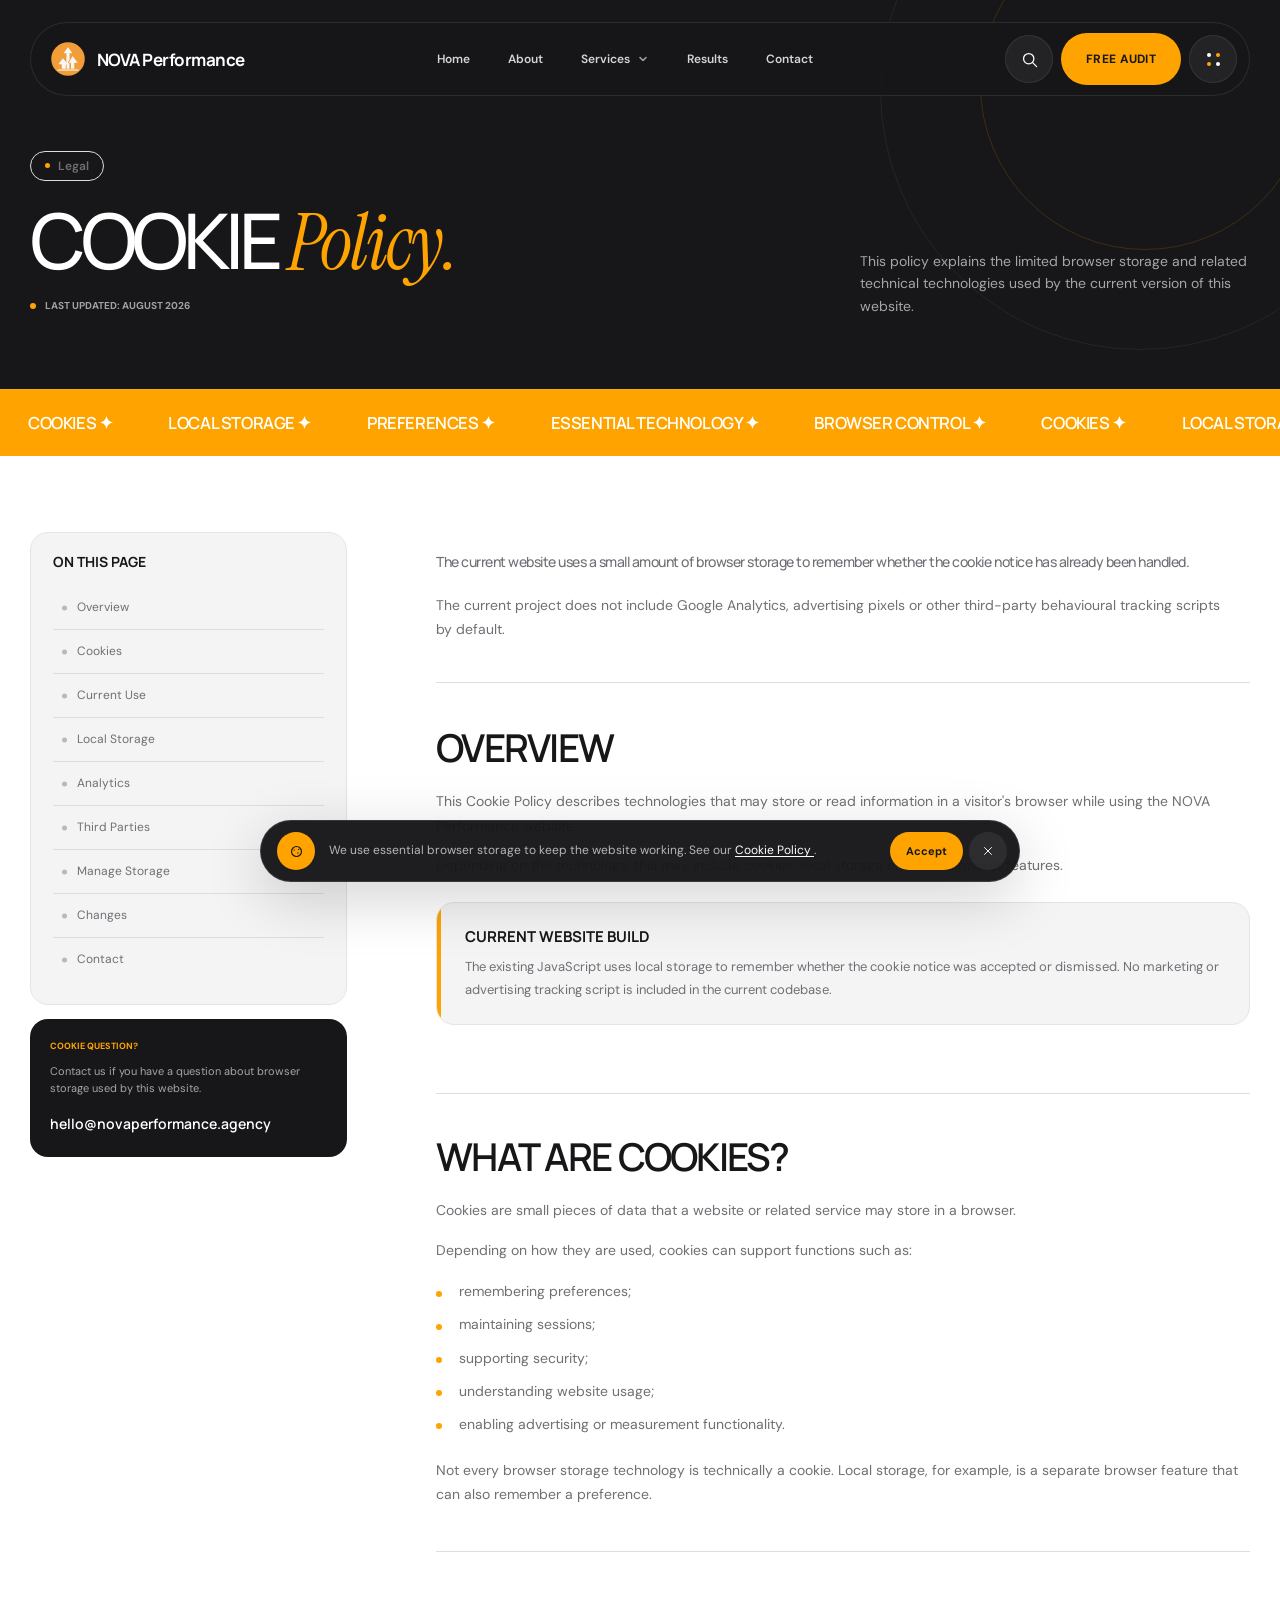
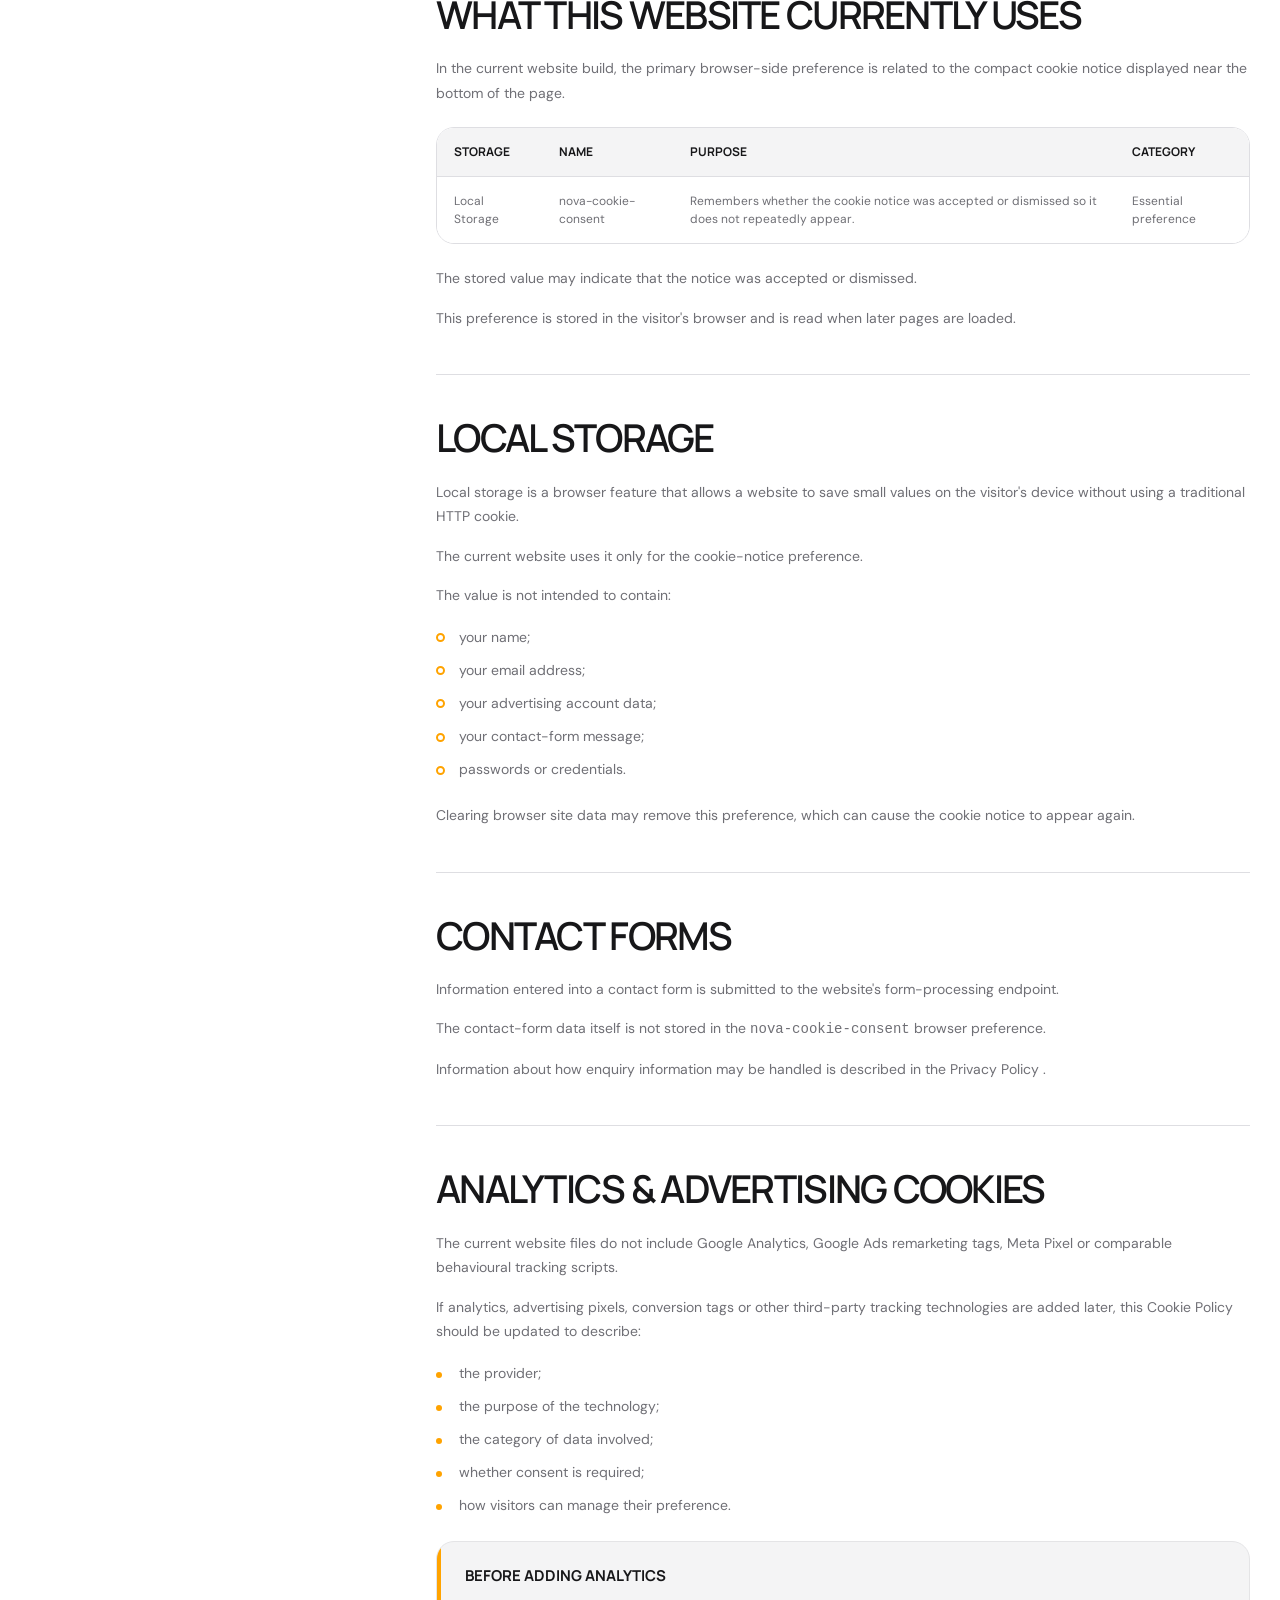
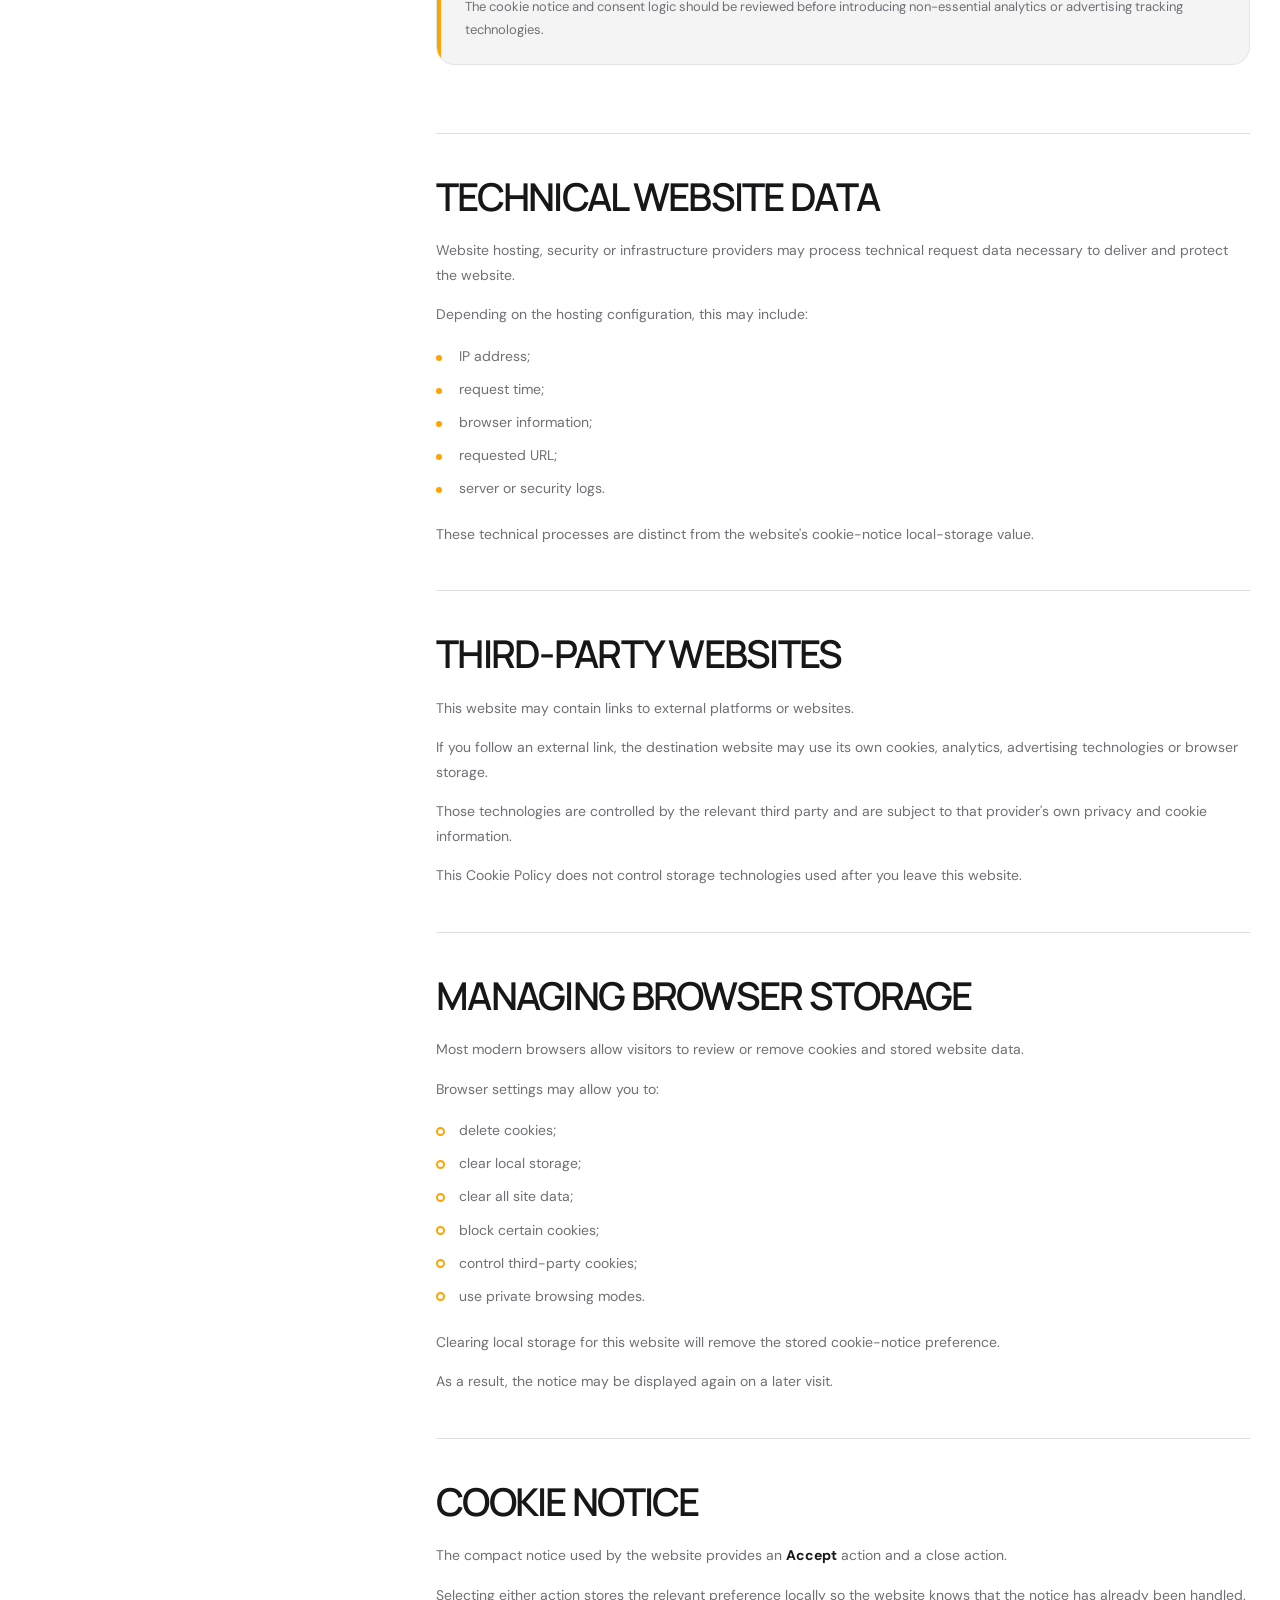
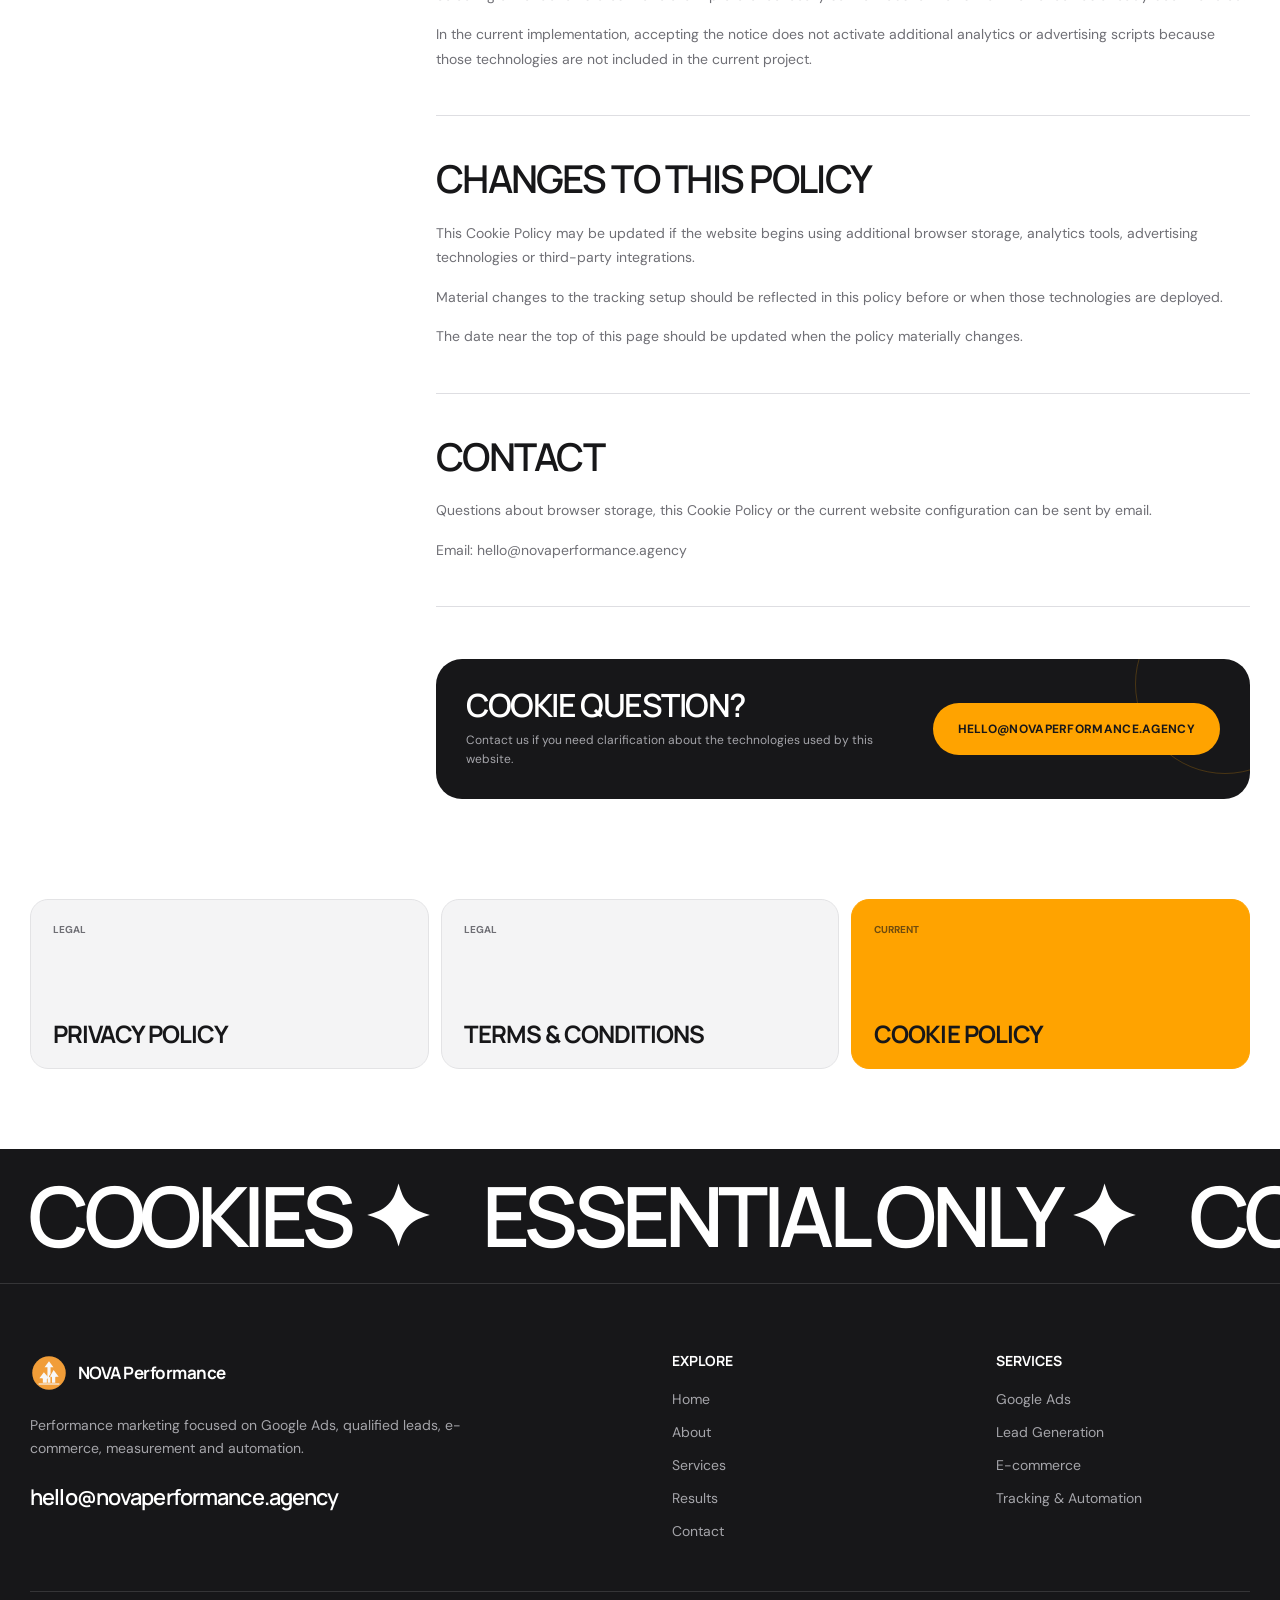
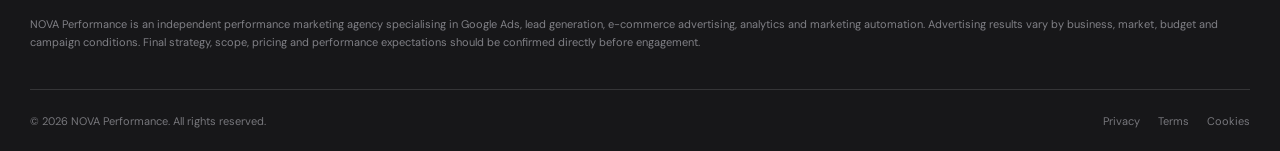
==== commit a1a178ab: "!" ====
--- a/cookies.html
+++ b/cookies.html
@@ -27,6 +27,7 @@
     rel="icon"
     type="image/png"
     href="assets/icons/favicon.png"
+    data-config-favicon
   >
 
   <link
@@ -58,7 +59,7 @@
 
 <body
   class="legal-page"
-  data-page-title="Cookie Policy"
+  data-page-key="cookies"
 >
 
   <a
--- a/assets/css/global.css
+++ b/assets/css/global.css
@@ -409,6 +409,17 @@
   border-color: var(--color-dark);
 }
 
+.home-hero .btn--ghost,
+.service-hero .btn--ghost {
+  color: var(--color-white);
+  border-color: var(--color-border-dark);
+}
+
+.home-hero .btn--ghost:hover,
+.service-hero .btn--ghost:hover {
+  border-color: rgba(255, 255, 255, 0.5);
+}
+
 .section--dark .btn--ghost {
   color: var(--color-white);
   border-color: var(--color-border-dark);
@@ -811,10 +822,13 @@
   z-index: 2000;
 
   width: 100%;
+  height: 100vh;
   height: 100dvh;
 
   color: var(--color-white);
   background: var(--color-dark);
+
+  overflow: hidden;
 
   visibility: hidden;
   opacity: 0;
@@ -841,9 +855,16 @@
 
   width: min(calc(100% - 60px), var(--container));
   height: 100%;
+  max-height: 100dvh;
 
   margin-inline: auto;
   padding-block: 28px;
+
+  overflow-x: hidden;
+  overflow-y: auto;
+  overscroll-behavior: contain;
+
+  -webkit-overflow-scrolling: touch;
 }
 
 .menu-panel__content {
@@ -851,6 +872,7 @@
   flex-direction: column;
 
   min-width: 0;
+  min-height: 0;
   height: 100%;
 }
 
@@ -900,6 +922,8 @@
   display: flex;
   flex: 1;
   align-items: center;
+
+  min-height: 0;
 }
 
 .menu-panel__list {
@@ -1749,22 +1773,6 @@
   overflow: hidden;
 }
 
-.reveal-line {
-  display: block;
-
-  transform: translateY(115%);
-  opacity: 0;
-
-  transition:
-    transform 0.8s cubic-bezier(0.22, 1, 0.36, 1),
-    opacity 0.5s ease;
-}
-
-.reveal-line.is-visible {
-  transform: translateY(0);
-  opacity: 1;
-}
-
 [data-fade] {
   opacity: 0;
   transform: translateY(24px);
@@ -1963,6 +1971,11 @@
     --header-height: 86px;
   }
 
+  html:not(.no-js) [data-aos="fade-left"],
+  html:not(.no-js) [data-aos="fade-right"] {
+    transform: translate3d(0, 18px, 0);
+  }
+
   .main-nav__link {
     padding-inline: 11px;
     font-size: 11px;
@@ -2243,8 +2256,12 @@
 
 
 @media (max-width: 420px) {
+  .header-shell {
+    gap: 8px;
+  }
+
   .site-logo span {
-    max-width: 110px;
+    max-width: 76px;
   }
 
   .cookie-card__icon {
@@ -2257,6 +2274,13 @@
 
   .menu-panel__link {
     font-size: 38px;
+  }
+}
+
+
+@media (max-width: 340px) {
+  .site-logo span {
+    max-width: 54px;
   }
 }
 
@@ -2281,6 +2305,13 @@
     animation: none !important;
   }
 
+  [data-aos],
+  [data-fade] {
+    opacity: 1 !important;
+    transform: none !important;
+  }
+
+  [data-parallax],
   .parallax-media__image {
     transform: none !important;
   }
